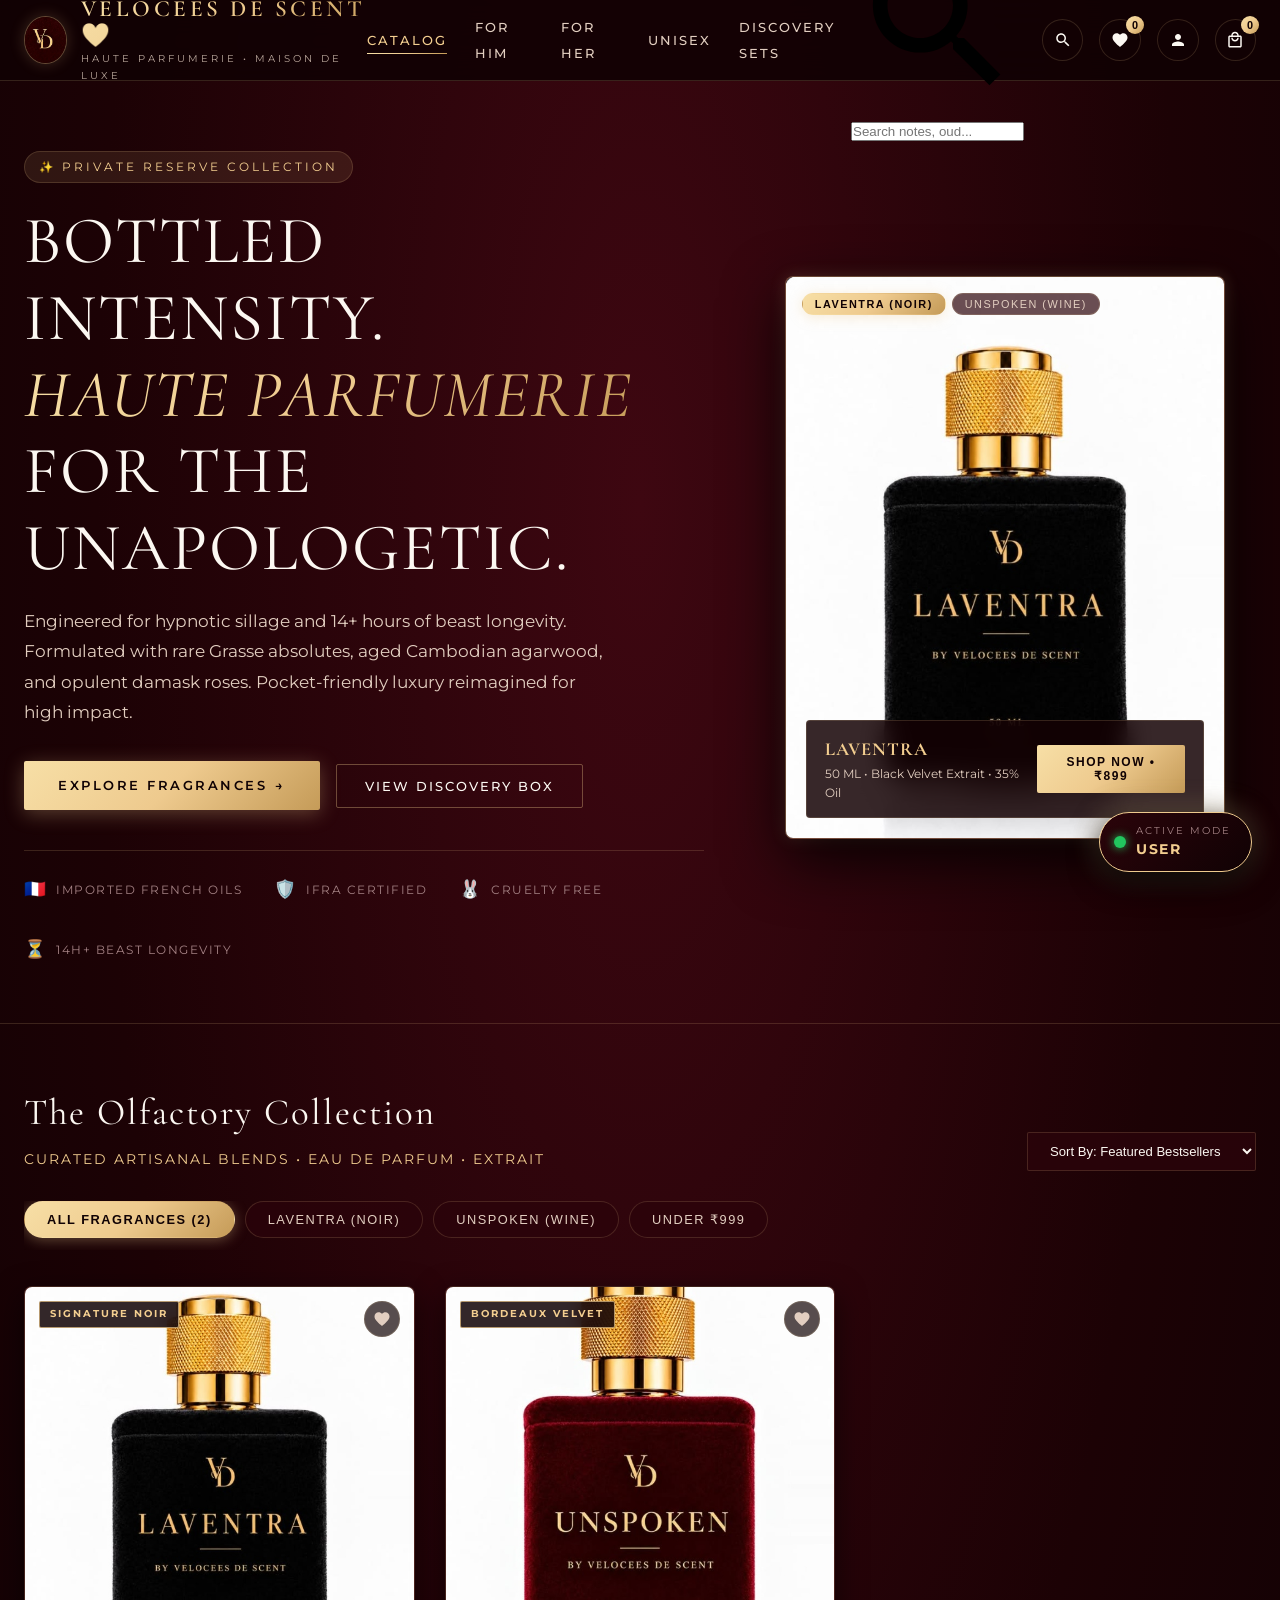
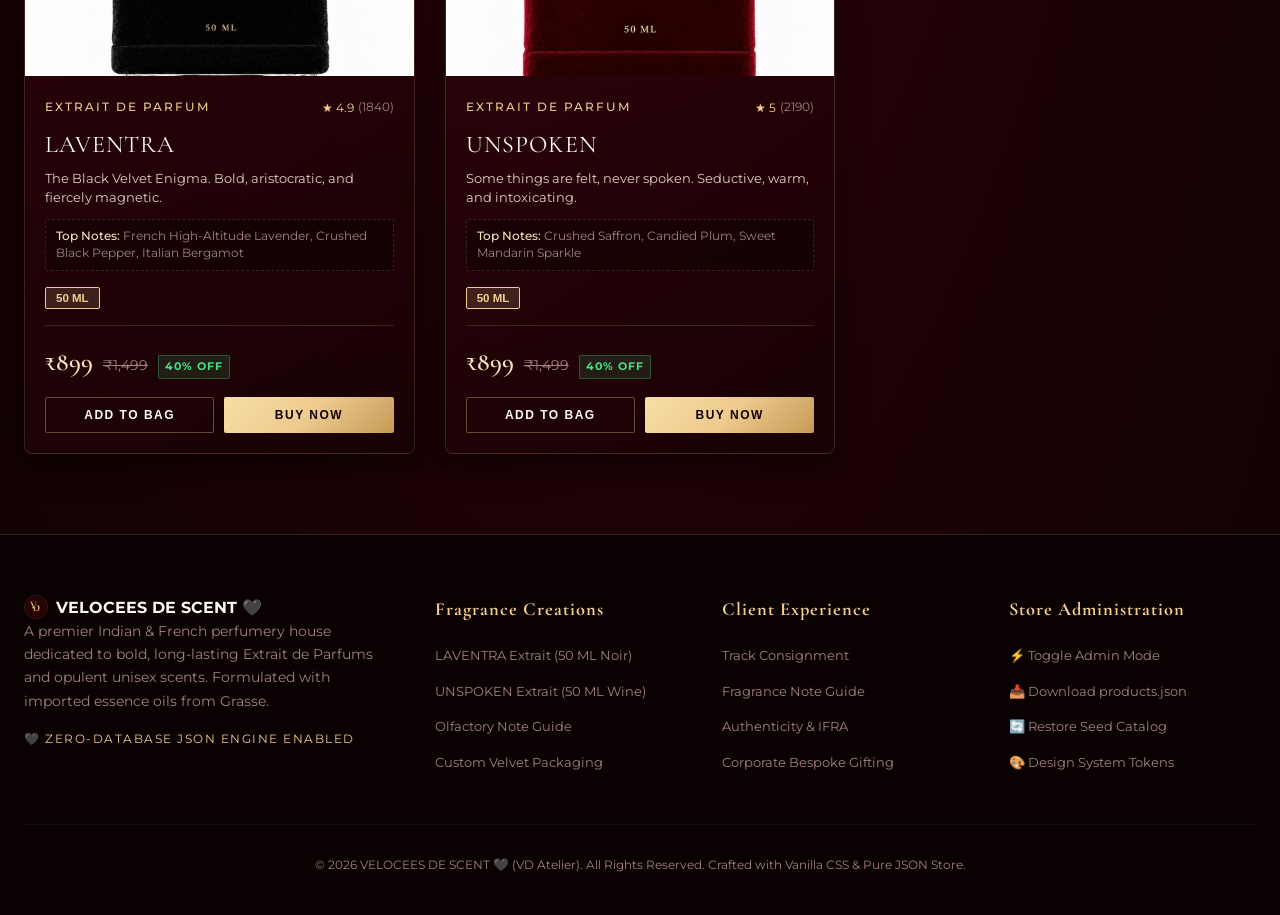
==== index.html @ 54ee1eb3 "nth commit" ====
<!DOCTYPE html>
<html lang="en">
<head>
  <meta charset="UTF-8">
  <meta name="viewport" content="width=device-width, initial-scale=1.0">
  <script>
    if (window.location.hostname === '127.0.0.1') {
      window.location.hostname = 'localhost';
    }
  </script>
  <title>VELOCEES DE SCENT 🖤 — Haute Parfumerie & Luxury Fragrances</title>
  <meta name="description" content="Discover VELOCEES DE SCENT 🖤. Artisanal luxury perfumes crafted with imported French oils, high oil concentrations, and 14+ hours of hypnotic sillage.">

  <!-- Favicon Package generated from master fav.jpg -->
  <link rel="icon" type="image/x-icon" href="favicon.ico">
  <link rel="icon" type="image/png" sizes="32x32" href="favicon-32x32.png">
  <link rel="icon" type="image/png" sizes="16x16" href="favicon-16x16.png">
  <link rel="apple-touch-icon" sizes="180x180" href="apple-touch-icon.png">

  <!-- Google Typography: Cormorant Garamond, Montserrat, Pinyon Script -->
  <link rel="preconnect" href="https://fonts.googleapis.com">
  <link rel="preconnect" href="https://fonts.gstatic.com" crossorigin>
  <link href="https://fonts.googleapis.com/css2?family=Cormorant+Garamond:ital,wght@0,300;0,400;0,600;0,700;1,400&family=Montserrat:wght@200;300;400;500;600;700&family=Pinyon+Script&display=swap" rel="stylesheet">

  <!-- Master Stylesheet -->
  <link rel="stylesheet" href="styles.css">
</head>
<body>

  <!-- ADMIN STUDIO TOP BAR (Visible only in Admin mode) -->
  <div class="admin-global-banner" id="adminBanner">
    <div>
      <span>⚡ <strong>ADMIN STUDIO ACTIVE</strong> &bull; </span>
      <span id="adminStatsText">Loading JSON Store...</span>
    </div>
    <div class="admin-banner-actions">
      <button class="btn-admin-header" id="adminAddBtn">➕ Add Fragrance</button>
      <button class="btn-admin-header" id="adminExportBtn">📥 Export JSON</button>
      <button class="btn-admin-header" id="adminResetBtn">🔄 Reset Seed</button>
    </div>
  </div>

  <!-- SITE HEADER / NAVIGATION -->
  <header class="site-header">
    <div class="container nav-container">
      
      <!-- Brand Identity -->
      <a href="#" class="brand-identity" title="VELOCEES DE SCENT 🖤">
        <div class="brand-monogram-circle">
          <img src="fav.jpg" alt="VD Monogram">
        </div>
        <div class="brand-text-lockup">
          <span class="brand-name">VELOCEES DE SCENT 🖤</span>
          <span class="brand-tagline-mini">Haute Parfumerie &bull; Maison de Luxe</span>
        </div>
      </a>

      <!-- Desktop Nav Links -->
      <nav>
        <ul class="main-nav">
          <li><a href="#catalog" class="nav-link active" data-category="all">Catalog</a></li>
          <li><a href="#catalog" class="nav-link" onclick="window.velocees.filterByNav('men')">For Him</a></li>
          <li><a href="#catalog" class="nav-link" onclick="window.velocees.filterByNav('women')">For Her</a></li>
          <li><a href="#catalog" class="nav-link" onclick="window.velocees.filterByNav('unisex')">Unisex</a></li>
          <li><a href="#catalog" class="nav-link" onclick="window.velocees.filterByNav('gift-sets')">Discovery Sets</a></li>
        </ul>
      </nav>

      <!-- Search, Wishlist, Account, Bag -->
      <div class="header-actions">
        <!-- Desktop Search Bar -->
        <div class="search-wrapper desktop-search-only">
          <svg class="search-icon-svg" viewBox="0 0 24 24"><path d="M15.5 14h-.79l-.28-.27C15.41 12.59 16 11.11 16 9.5 16 5.91 13.09 3 9.5 3S3 5.91 3 9.5 5.91 16 9.5 16c1.61 0 3.09-.59 4.23-1.57l.27.28v.79l5 4.99L20.49 19l-4.99-5zm-6 0C7.01 14 5 11.99 5 9.5S7.01 5 9.5 5 14 7.01 14 9.5 11.99 14 9.5 14z"/></svg>
          <input type="text" id="searchInput" class="search-input-box" placeholder="Search notes, oud...">
        </div>

        <!-- Mobile Search Toggle Button (visible only on mobile) -->
        <button class="action-btn mobile-search-btn" id="mobileSearchToggleBtn" title="Search Scents" onclick="window.velocees.toggleMobileSearch();">
          <svg viewBox="0 0 24 24"><path d="M15.5 14h-.79l-.28-.27C15.41 12.59 16 11.11 16 9.5 16 5.91 13.09 3 9.5 3S3 5.91 3 9.5 5.91 16 9.5 16c1.61 0 3.09-.59 4.23-1.57l.27.28v.79l5 4.99L20.49 19l-4.99-5zm-6 0C7.01 14 5 11.99 5 9.5S7.01 5 9.5 5 14 7.01 14 9.5 11.99 14 9.5 14z"/></svg>
        </button>

        <!-- Wishlist Button -->
        <button class="action-btn" id="wishlistHeaderBtn" title="Wishlist" onclick="window.velocees.openWishlistToast();">
          <svg viewBox="0 0 24 24"><path d="M12 21.35l-1.45-1.32C5.4 15.36 2 12.28 2 8.5 2 5.42 4.42 3 7.5 3c1.74 0 3.41.81 4.5 2.09C13.09 3.81 14.76 3 16.5 3 19.58 3 22 5.42 22 8.5c0 3.78-3.4 6.86-8.55 11.54L12 21.35z"/></svg>
          <span class="badge-count" id="wishlistBadgeCount">0</span>
        </button>

        <!-- VIP Account / Firebase Login Button -->
        <a href="firebase.html" class="action-btn" id="accountHeaderBtn" title="VIP Client Login & Account">
          <svg viewBox="0 0 24 24"><path d="M12 12c2.21 0 4-1.79 4-4s-1.79-4-4-4-4 1.79-4 4 1.79 4 4 4zm0 2c-2.67 0-8 1.34-8 4v2h16v-2c0-2.66-5.33-4-8-4z"/></svg>
        </a>

        <!-- Cart Bag Button -->
        <button class="action-btn" id="cartToggleBtn" title="Your Fragrance Bag">
          <svg viewBox="0 0 24 24"><path d="M19 6h-2c0-2.76-2.24-5-5-5S7 3.24 7 6H5c-1.1 0-2 .9-2 2v12c0 1.1.9 2 2 2h14c1.1 0 2-.9 2-2V8c0-1.1-.9-2-2-2zm-7-3c1.66 0 3 1.34 3 3H9c0-1.66 1.34-3 3-3zm7 17H5V8h14v12zm-7-8c-1.66 0-3-1.34-3-3H7c0 2.76 2.24 5 5 5s5-2.24 5-5h-2c0 1.66-1.34 3-3 3z"/></svg>
          <span class="badge-count" id="cartBadgeCount">0</span>
        </button>
      </div>

    </div>

    <!-- Mobile Expandable Search Bar (Slides down cleanly on mobile) -->
    <div class="mobile-search-dropdown" id="mobileSearchDropdown">
      <div class="container mobile-search-inner">
        <svg class="search-icon-svg" viewBox="0 0 24 24"><path d="M15.5 14h-.79l-.28-.27C15.41 12.59 16 11.11 16 9.5 16 5.91 13.09 3 9.5 3S3 5.91 3 9.5 5.91 16 9.5 16c1.61 0 3.09-.59 4.23-1.57l.27.28v.79l5 4.99L20.49 19l-4.99-5zm-6 0C7.01 14 5 11.99 5 9.5S7.01 5 9.5 5 14 7.01 14 9.5 11.99 14 9.5 14z"/></svg>
        <input type="text" id="mobileSearchInput" class="mobile-search-input" placeholder="Search Laventra, Unspoken, notes...">
        <button class="mobile-search-close" onclick="window.velocees.toggleMobileSearch(false);">&times;</button>
      </div>
    </div>
  </header>

  <!-- HERO SECTION -->
  <section class="hero-section">
    <div class="container hero-grid">
      
      <div class="hero-text-col">
        <span class="hero-tag">✨ Private Reserve Collection</span>
        <h1 class="hero-title">
          BOTTLED INTENSITY.<br>
          <span class="gold-accent">HAUTE PARFUMERIE</span><br>
          FOR THE UNAPOLOGETIC.
        </h1>
        <p class="hero-description">
          Engineered for hypnotic sillage and 14+ hours of beast longevity. Formulated with rare Grasse absolutes, aged Cambodian agarwood, and opulent damask roses. Pocket-friendly luxury reimagined for high impact.
        </p>

        <div class="hero-actions">
          <a href="#catalog" class="btn-primary">
            Explore Fragrances <span>&rarr;</span>
          </a>
          <button class="btn-secondary" onclick="window.velocees.openProductDetail('vd-03');">
            View Discovery Box
          </button>
        </div>

        <div class="trust-badges-bar">
          <div class="trust-item">
            <span class="icon">🇫🇷</span>
            <span class="text">Imported French Oils</span>
          </div>
          <div class="trust-item">
            <span class="icon">🛡️</span>
            <span class="text">IFRA Certified</span>
          </div>
          <div class="trust-item">
            <span class="icon">🐰</span>
            <span class="text">Cruelty Free</span>
          </div>
          <div class="trust-item">
            <span class="icon">⏳</span>
            <span class="text">14h+ Beast Longevity</span>
          </div>
        </div>
      </div>

      <!-- Hero Visual Showcase -->
      <div class="hero-visual">
        <div class="hero-bottle-card">
          <div style="position: absolute; top: 16px; left: 16px; z-index: 5; display: flex; gap: 6px;">
            <button class="pill-btn active" id="heroBtnLaventra" style="padding: 4px 12px; font-size: 0.68rem;" onclick="window.velocees.switchHero('laventra')">LAVENTRA (Noir)</button>
            <button class="pill-btn" id="heroBtnUnspoken" style="padding: 4px 12px; font-size: 0.68rem;" onclick="window.velocees.switchHero('unspoken')">UNSPOKEN (Wine)</button>
          </div>
          <img src="laventra.jpg" id="heroBottleImg" alt="VELOCEES DE SCENT LAVENTRA">
          <div class="hero-card-floating-badge">
            <div class="badge-text-group">
              <h4 id="heroBottleTitle">LAVENTRA</h4>
              <p id="heroBottleSub">50 ML &bull; Black Velvet Extrait &bull; 35% Oil</p>
            </div>
            <button class="btn-card-buy" id="heroBuyBtn" onclick="window.velocees.addToCart('vd-laventra', '50 ML', true);">
              Shop Now &bull; ₹899
            </button>
          </div>
        </div>
      </div>

    </div>
  </section>

  <!-- CATALOG SECTION -->
  <section class="catalog-section" id="catalog">
    <div class="container">
      
      <!-- Section Header -->
      <div class="section-header-row">
        <div class="section-heading-group">
          <h2>The Olfactory Collection</h2>
          <p>Curated Artisanal Blends &bull; Eau De Parfum &bull; Extrait</p>
        </div>

        <div class="catalog-controls">
          <select id="sortSelect" class="sort-select" aria-label="Sort products">
            <option value="featured">Sort By: Featured Bestsellers</option>
            <option value="price-low">Price: Low to High</option>
            <option value="price-high">Price: High to Low</option>
            <option value="rating">Highest Customer Rated</option>
          </select>
        </div>
      </div>

      <!-- Category Filter Pills (Bella Vita Style) -->
      <div class="category-pills-wrap">
        <button class="pill-btn active" data-category="all">All Fragrances (2)</button>
        <button class="pill-btn" data-category="men">LAVENTRA (Noir)</button>
        <button class="pill-btn" data-category="unisex">UNSPOKEN (Wine)</button>
        <button class="pill-btn" data-category="under-899">Under ₹999</button>
      </div>

      <!-- Products Grid (Filled dynamically via app.js & JSON store) -->
      <div class="products-grid" id="productsGrid">
        <!-- Rendered by app.js -->
      </div>

    </div>
  </section>

  <!-- SLIDE-OUT CART DRAWER -->
  <div class="cart-drawer-overlay" id="cartDrawerOverlay">
    <div class="cart-drawer">
      
      <!-- Drawer Header -->
      <div class="cart-drawer-header">
        <h3>Your Fragrance Bag 🖤</h3>
        <button class="close-drawer-btn" id="cartCloseBtn">&times;</button>
      </div>

      <!-- Free Delivery Progress Bar -->
      <div class="cart-free-shipping-bar">
        <div class="shipping-bar-text" id="freeShippingText">
          Add <strong>₹999</strong> to unlock Free Discovery Vial + Express Delivery
        </div>
        <div class="progress-track">
          <div class="progress-fill" id="freeShippingFill"></div>
        </div>
      </div>

      <!-- Cart Items -->
      <div class="cart-items-container" id="cartItemsContainer">
        <!-- Rendered dynamically -->
      </div>

      <!-- Cart Drawer Footer -->
      <div class="cart-drawer-footer">
        <div class="coupon-box">
          <input type="text" id="couponInput" class="coupon-input" placeholder="Coupon (e.g. LUXE15)">
          <button class="coupon-btn" id="applyCouponBtn">Apply</button>
        </div>

        <div class="bill-row">
          <span>Subtotal</span>
          <span id="subtotalVal">₹0</span>
        </div>
        <div class="bill-row" id="discountRow" style="display: none; color: #4ade80;">
          <span>Coupon Savings</span>
          <span id="discountVal">-₹0</span>
        </div>
        <div class="bill-row">
          <span>Express Courier Shipping</span>
          <span style="color: #4ade80;">FREE</span>
        </div>
        <div class="bill-row total-row">
          <span>Grand Total</span>
          <span class="total-amount" id="grandTotalVal">₹0</span>
        </div>

        <button class="btn-checkout" id="checkoutBtn">Proceed to Checkout &rarr;</button>
      </div>

    </div>
  </div>

  <!-- PRODUCT DETAIL / SCENT PYRAMID MODAL -->
  <div class="modal-overlay" id="productDetailModal">
    <div class="modal-container">
      <button class="modal-close-btn" id="modalDetailCloseBtn">&times;</button>
      <div id="modalDetailBody">
        <!-- Populated dynamically by app.js -->
      </div>
    </div>
  </div>

  <!-- ADMIN ADD / EDIT PRODUCT MODAL -->
  <div class="modal-overlay" id="adminFormModal">
    <div class="modal-container" style="max-width: 680px;">
      <button class="modal-close-btn" id="adminCloseModalBtn">&times;</button>
      <div class="admin-form-wrap">
        <h2 id="adminModalTitle">Add New Haute Fragrance</h2>
        <form id="adminProductForm">
          <input type="hidden" id="editProductId">

          <div class="form-grid-2">
            <div class="form-group">
              <label for="inputName">Fragrance Name</label>
              <input type="text" id="inputName" class="form-control" placeholder="e.g. Noir Suprême" required>
            </div>
            <div class="form-group">
              <label for="inputType">Type / Concentration</label>
              <input type="text" id="inputType" class="form-control" placeholder="e.g. Extrait De Parfum" required>
            </div>
          </div>

          <div class="form-grid-2">
            <div class="form-group">
              <label for="inputCategory">Category</label>
              <select id="inputCategory" class="form-control" required>
                <option value="men">Men</option>
                <option value="women">Women</option>
                <option value="unisex">Unisex</option>
                <option value="gift-sets">Gift Sets</option>
              </select>
            </div>
            <div class="form-group">
              <label for="inputBadge">Badge Tag</label>
              <input type="text" id="inputBadge" class="form-control" placeholder="e.g. NEW, BESTSELLER">
            </div>
          </div>

          <div class="form-grid-2">
            <div class="form-group">
              <label for="inputPrice">Selling Price (₹)</label>
              <input type="number" id="inputPrice" class="form-control" placeholder="899" required>
            </div>
            <div class="form-group">
              <label for="inputMrp">M.R.P. (₹)</label>
              <input type="number" id="inputMrp" class="form-control" placeholder="1499" required>
            </div>
          </div>

          <div class="form-group">
            <label for="inputImage">Image Filename / URL</label>
            <input type="text" id="inputImage" class="form-control" placeholder="laventra.jpg, unspoken.jpg..." required>
          </div>

          <div class="form-group">
            <label for="inputTagline">Catchy Tagline</label>
            <input type="text" id="inputTagline" class="form-control" placeholder="Brief one-sentence appeal" required>
          </div>

          <div class="form-group">
            <label for="inputDesc">Editorial Description</label>
            <textarea id="inputDesc" class="form-control" rows="3" placeholder="Full fragrance notes, mood, and olfactory story" required></textarea>
          </div>

          <div class="form-group">
            <label for="inputTopNotes">Top Notes (First 30 mins)</label>
            <input type="text" id="inputTopNotes" class="form-control" placeholder="e.g. Italian Bergamot, Saffron">
          </div>
          <div class="form-group">
            <label for="inputHeartNotes">Heart Notes (2-6 hours)</label>
            <input type="text" id="inputHeartNotes" class="form-control" placeholder="e.g. Damask Rose Velvet, Tuscan Leather">
          </div>
          <div class="form-group">
            <label for="inputBaseNotes">Base Notes (6-14+ hours)</label>
            <input type="text" id="inputBaseNotes" class="form-control" placeholder="e.g. Cambodian Agarwood, Bourbon Vanilla">
          </div>

          <div style="display: flex; justify-content: flex-end; gap: 12px; margin-top: 20px;">
            <button type="button" class="btn-secondary" onclick="window.velocees.closeAdminModal();">Cancel</button>
            <button type="submit" class="btn-primary">Save to JSON Store</button>
          </div>
        </form>
      </div>
    </div>
  </div>

  <!-- CHECKOUT SIMULATION MODAL -->
  <div class="modal-overlay" id="checkoutModal">
    <div class="modal-container" style="max-width: 580px;">
      <button class="modal-close-btn" id="closeCheckoutBtn">&times;</button>
      <div style="padding: 30px;">
        <span style="font-size: 0.72rem; letter-spacing: 2px; text-transform: uppercase; color: var(--color-gold-300);">Fast Express Checkout</span>
        <h2 style="font-family: var(--font-serif); font-size: 2rem; color: #fff; margin: 4px 0 16px;">
          Complete Your Acquisition
        </h2>

        <div style="background: rgba(0,0,0,0.4); padding: 14px; border-radius: 4px; border: 1px solid var(--border-gold-subtle); margin-bottom: 20px; display: flex; justify-content: space-between; align-items: center;">
          <div>
            <div style="font-size: 0.8rem; color: var(--color-text-muted);">Items: <span id="checkoutItemCount" style="color: #fff; font-weight: 600;">1</span> bottles</div>
            <div style="font-size: 0.75rem; color: #4ade80;">Includes Free Luxury Discovery Vial</div>
          </div>
          <div style="font-family: var(--font-serif); font-size: 1.6rem; color: var(--color-gold-300); font-weight: 700;" id="checkoutSummaryTotal">
            ₹899
          </div>
        </div>

        <form id="checkoutForm">
          <div class="form-group">
            <label for="custName">Full Name</label>
            <input type="text" id="custName" class="form-control" placeholder="Lord / Lady / Customer Name" required value="Pranay Teja">
          </div>
          <div class="form-grid-2">
            <div class="form-group">
              <label for="custPhone">Phone Number</label>
              <input type="tel" id="custPhone" class="form-control" placeholder="+91 98765 43210" required value="+91 98765 43210">
            </div>
            <div class="form-group">
              <label for="custPin">Pincode</label>
              <input type="text" id="custPin" class="form-control" placeholder="500001" required value="500081">
            </div>
          </div>
          <div class="form-group">
            <label for="custAddress">Delivery Address</label>
            <input type="text" id="custAddress" class="form-control" placeholder="Apartment, Street, Locality, City" required value="Velocees Penthouse, High Street Road">
          </div>

          <div class="form-group">
            <label>Payment Method</label>
            <div style="display: grid; grid-template-columns: 1fr 1fr; gap: 10px; margin-top: 6px;">
              <label style="display: flex; align-items: center; gap: 8px; font-size: 0.82rem; color: var(--color-text-secondary); background: rgba(0,0,0,0.3); padding: 8px 12px; border-radius: 4px; border: 1px solid var(--border-gold-subtle); cursor: pointer;">
                <input type="radio" name="paymethod" checked> Instant UPI / QR
              </label>
              <label style="display: flex; align-items: center; gap: 8px; font-size: 0.82rem; color: var(--color-text-secondary); background: rgba(0,0,0,0.3); padding: 8px 12px; border-radius: 4px; border: 1px solid var(--border-gold-subtle); cursor: pointer;">
                <input type="radio" name="paymethod"> Cash on Delivery
              </label>
            </div>
          </div>

          <button type="submit" class="btn-checkout" style="margin-top: 20px;">
            Confirm & Place Order 🖤
          </button>
        </form>
      </div>
    </div>
  </div>

  <!-- FLOATING ADMIN / USER MODE TOGGLE BUTTON -->
  <div class="floating-mode-switch" id="floatingModeSwitch" title="Click to toggle between Customer Storefront and Admin Studio Mode">
    <div class="mode-pill-status"></div>
    <div class="mode-text-group">
      <span class="mode-text-title">Active Mode</span>
      <span class="mode-text-val" id="currentModeText">User</span>
    </div>
  </div>

  <!-- TOAST NOTIFICATION -->
  <div class="toast-msg" id="toastMsg">Notification message</div>

  <!-- FOOTER -->
  <footer class="site-footer">
    <div class="container">
      <div class="footer-grid">
        
        <div>
          <h4 style="display: flex; align-items: center; gap: 8px;">
            <img src="fav.jpg" width="24" height="24" style="border-radius: 50%; border: 1px solid var(--border-gold-subtle);" alt="VD">
            VELOCEES DE SCENT 🖤
          </h4>
          <p style="font-size: 0.85rem; color: var(--color-text-muted); line-height: 1.7; margin-bottom: 16px;">
            A premier Indian & French perfumery house dedicated to bold, long-lasting Extrait de Parfums and opulent unisex scents. Formulated with imported essence oils from Grasse.
          </p>
          <div style="font-size: 0.75rem; color: var(--color-gold-400); letter-spacing: 1.5px;">
            🖤 ZERO-DATABASE JSON ENGINE ENABLED
          </div>
        </div>

        <div class="footer-col">
          <h4>Fragrance Creations</h4>
          <ul class="footer-links">
            <li><a href="#catalog" onclick="window.velocees.filterByNav('men')">LAVENTRA Extrait (50 ML Noir)</a></li>
            <li><a href="#catalog" onclick="window.velocees.filterByNav('unisex')">UNSPOKEN Extrait (50 ML Wine)</a></li>
            <li><a href="#catalog">Olfactory Note Guide</a></li>
            <li><a href="#catalog">Custom Velvet Packaging</a></li>
          </ul>
        </div>

        <div class="footer-col">
          <h4>Client Experience</h4>
          <ul class="footer-links">
            <li><a href="#catalog">Track Consignment</a></li>
            <li><a href="#catalog">Fragrance Note Guide</a></li>
            <li><a href="#catalog">Authenticity & IFRA</a></li>
            <li><a href="#catalog">Corporate Bespoke Gifting</a></li>
          </ul>
        </div>

        <div class="footer-col">
          <h4>Store Administration</h4>
          <ul class="footer-links">
            <li><a href="javascript:void(0)" onclick="window.velocees.toggleAdminMode()">⚡ Toggle Admin Mode</a></li>
            <li><a href="javascript:void(0)" onclick="window.velocees.exportProductsJSON()">📥 Download products.json</a></li>
            <li><a href="javascript:void(0)" onclick="window.velocees.resetToSeedJSON()">🔄 Restore Seed Catalog</a></li>
            <li><a href="tokens-preview.html" target="_blank">🎨 Design System Tokens</a></li>
          </ul>
        </div>

      </div>

      <div class="footer-bottom">
        &copy; 2026 VELOCEES DE SCENT 🖤 (VD Atelier). All Rights Reserved. Crafted with Vanilla CSS & Pure JSON Store.
      </div>
    </div>
  </footer>

  <!-- MOBILE BOTTOM NAVIGATION (Native App Feel on Touchscreens) -->
  <nav class="mobile-bottom-nav" aria-label="Mobile Navigation">
    <a href="#catalog" class="mob-nav-item active" onclick="window.velocees.filterByNav('all')">
      <svg viewBox="0 0 24 24"><path d="M12 5.69l5 4.5V18h-2v-6H9v6H7v-7.81l5-4.5M12 3L2 12h3v8h6v-6h2v6h6v-8h3L12 3z"/></svg>
      <span>Catalog</span>
    </a>
    <a href="#catalog" class="mob-nav-item" onclick="window.velocees.filterByNav('men')">
      <svg viewBox="0 0 24 24"><path d="M12 2C6.48 2 2 6.48 2 12s4.48 10 10 10 10-4.48 10-10S17.52 2 12 2zm1 16h-2v-2h2v2zm0-4h-2V7h2v7z"/></svg>
      <span>Laventra</span>
    </a>
    <a href="#catalog" class="mob-nav-item" onclick="window.velocees.filterByNav('unisex')">
      <svg viewBox="0 0 24 24"><path d="M12 21.35l-1.45-1.32C5.4 15.36 2 12.28 2 8.5 2 5.42 4.42 3 7.5 3c1.74 0 3.41.81 4.5 2.09C13.09 3.81 14.76 3 16.5 3 19.58 3 22 5.42 22 8.5c0 3.78-3.4 6.86-8.55 11.54L12 21.35z"/></svg>
      <span>Unspoken</span>
    </a>
    <button class="mob-nav-item" onclick="window.velocees.openCart()" style="position: relative;">
      <svg viewBox="0 0 24 24"><path d="M19 6h-2c0-2.76-2.24-5-5-5S7 3.24 7 6H5c-1.1 0-2 .9-2 2v12c0 1.1.9 2 2 2h14c1.1 0 2-.9 2-2V8c0-1.1-.9-2-2-2zm-7-3c1.66 0 3 1.34 3 3H9c0-1.66 1.34-3 3-3zm7 17H5V8h14v12zm-7-8c-1.66 0-3-1.34-3-3H7c0 2.76 2.24 5 5 5s5-2.24 5-5h-2c0 1.66-1.34 3-3 3z"/></svg>
      <span>Bag</span>
      <span class="badge-count" id="mobCartBadge" style="position: absolute; top: 0; right: 8px;">0</span>
    </button>
    <button class="mob-nav-item" onclick="window.velocees.toggleAdminMode()">
      <svg viewBox="0 0 24 24"><path d="M19.14 12.94c.04-.3.06-.61.06-.94 0-.32-.02-.64-.07-.94l2.03-1.58c.18-.14.23-.41.12-.61l-1.92-3.32c-.12-.22-.37-.29-.59-.22l-2.39.96c-.5-.38-1.03-.7-1.62-.94l-.36-2.54c-.04-.24-.24-.41-.48-.41h-3.84c-.24 0-.43.17-.47.41l-.36 2.54c-.59.24-1.13.57-1.62.94l-2.39-.96c-.22-.08-.47 0-.59.22L2.74 8.87c-.12.21-.08.47.12.61l2.03 1.58c-.05.3-.09.63-.09.94s.02.64.07.94l-2.03 1.58c-.18.14-.23.41-.12.61l1.92 3.32c.12.22.37.29.59.22l2.39-.96c.5.38 1.03.7 1.62.94l.36 2.54c.05.24.24.41.48.41h3.84c.24 0 .44-.17.47-.41l.36-2.54c.59-.24 1.13-.56 1.62-.94l2.39.96c.22.08.47 0 .59-.22l1.92-3.32c.12-.22.07-.47-.12-.61l-2.01-1.58zM12 15.6c-1.98 0-3.6-1.62-3.6-3.6s1.62-3.6 3.6-3.6 3.6 1.62 3.6 3.6-1.62 3.6-3.6 3.6z"/></svg>
      <span>Studio</span>
    </button>
  </nav>

  <!-- Helper for navigation filters -->
  <script>
    window.velocees = window.velocees || {};
    window.velocees.filterByNav = function(cat) {
      const pill = document.querySelector(`.pill-btn[data-category="${cat}"]`);
      if (pill) pill.click();
    };
    window.velocees.openWishlistToast = function() {
      const count = document.getElementById('wishlistBadgeCount').textContent;
      const toast = document.getElementById('toastMsg');
      toast.textContent = `You have ${count} fragrances in your Wishlist ❤️`;
      toast.classList.add('show');
      setTimeout(() => toast.classList.remove('show'), 3000);
    };
  </script>

  <!-- Core App Logic -->
  <script src="app.js"></script>
</body>
</html>
---- styles.css ----
/* ==========================================================================
   VELOCEES DE SCENT 🖤 — HAUTE PARFUMERIE STYLESHEET
   Deep Bordeaux Velvet & Imperial Champagne Gold Design System
   Inspired by Luxury Perfume E-Commerce Architecture
   ========================================================================== */

@import url('tokens.css');

*, *::before, *::after {
  box-sizing: border-box;
  margin: 0;
  padding: 0;
}

html {
  scroll-behavior: smooth;
}

body {
  background-color: var(--color-bordeaux-950);
  background-image: var(--gradient-velvet);
  color: var(--color-text-primary);
  font-family: var(--font-sans);
  min-height: 100vh;
  line-height: 1.6;
  overflow-x: hidden;
  position: relative;
}

/* Custom Gold Scrollbar */
::-webkit-scrollbar {
  width: 8px;
}
::-webkit-scrollbar-track {
  background: var(--color-bordeaux-950);
}
::-webkit-scrollbar-thumb {
  background: var(--color-gold-700);
  border-radius: var(--radius-full);
}
::-webkit-scrollbar-thumb:hover {
  background: var(--color-gold-400);
}

.container {
  max-width: 1320px;
  margin: 0 auto;
  padding: 0 24px;
}

/* Top announcement bar removed as requested */

/* --------------------------------------------------------------------------
   MAIN NAVIGATION HEADER
   -------------------------------------------------------------------------- */
.site-header {
  position: sticky;
  top: 0;
  z-index: 900;
  background: rgba(16, 2, 4, 0.88);
  backdrop-filter: blur(20px);
  -webkit-backdrop-filter: blur(20px);
  border-bottom: 1px solid var(--border-gold-subtle);
  transition: var(--transition-smooth);
}

.nav-container {
  display: flex;
  align-items: center;
  justify-content: space-between;
  height: 80px;
}

.brand-identity {
  display: flex;
  align-items: center;
  gap: 14px;
  text-decoration: none;
  cursor: pointer;
}

.brand-monogram-circle {
  width: 48px;
  height: 48px;
  border-radius: 50%;
  border: 1.5px solid var(--border-gold-medium);
  overflow: hidden;
  background: var(--color-bordeaux-900);
  box-shadow: var(--glow-gold-sm);
  display: flex;
  align-items: center;
  justify-content: center;
  transition: var(--transition-smooth);
}

.brand-identity:hover .brand-monogram-circle {
  border-color: var(--color-gold-300);
  transform: rotate(5deg) scale(1.05);
  box-shadow: var(--glow-gold-md);
}

.brand-monogram-circle img {
  width: 100%;
  height: 100%;
  object-fit: cover;
}

.brand-text-lockup {
  display: flex;
  flex-direction: column;
}

.brand-name {
  font-family: var(--font-serif);
  font-size: 1.45rem;
  font-weight: 600;
  letter-spacing: 3.5px;
  text-transform: uppercase;
  background: var(--gradient-gold);
  -webkit-background-clip: text;
  -webkit-text-fill-color: transparent;
  line-height: 1.2;
}

.brand-tagline-mini {
  font-size: 0.65rem;
  letter-spacing: 3px;
  text-transform: uppercase;
  color: var(--color-text-secondary);
  opacity: 0.8;
}

/* Nav Menu Links */
.main-nav {
  display: flex;
  align-items: center;
  gap: 28px;
  list-style: none;
}

.nav-link {
  color: var(--color-text-secondary);
  text-decoration: none;
  font-size: 0.82rem;
  letter-spacing: 2px;
  text-transform: uppercase;
  font-weight: 500;
  transition: var(--transition-fast);
  position: relative;
  padding: 6px 0;
}

.nav-link::after {
  content: '';
  position: absolute;
  bottom: 0;
  left: 0;
  width: 0;
  height: 1.5px;
  background: var(--gradient-gold);
  transition: var(--transition-fast);
}

.nav-link:hover, .nav-link.active {
  color: var(--color-gold-300);
}

.nav-link:hover::after, .nav-link.active::after {
  width: 100%;
}

/* Nav Actions (Search, Wishlist, Bag) */
.header-actions {
  display: flex;
  align-items: center;
  gap: 16px;
}

.search-wrapper {
  position: relative;
}

.mobile-search-btn {
  display: none;
}

.mobile-search-dropdown {
  display: none;
  position: absolute;
  top: 100%;
  left: 0;
  right: 0;
  background: rgba(16, 2, 4, 0.98);
  border-bottom: 1px solid var(--border-gold-medium);
  padding: 12px 0;
  box-shadow: 0 10px 30px rgba(0, 0, 0, 0.9);
  z-index: 890;
  animation: slideSearch 0.25s cubic-bezier(0.16, 1, 0.3, 1) forwards;
}

.mobile-search-dropdown.open {
  display: block;
}

@keyframes slideSearch {
  from { opacity: 0; transform: translateY(-8px); }
  to { opacity: 1; transform: translateY(0); }
}

.mobile-search-inner {
  position: relative;
  display: flex;
  align-items: center;
}

.mobile-search-inner .search-icon-svg {
  position: absolute;
  left: 28px;
  top: 50%;
  transform: translateY(-50%);
  width: 16px;
  height: 16px;
  fill: var(--color-gold-400);
  pointer-events: none;
}

.mobile-search-input {
  width: 100%;
  background: rgba(0, 0, 0, 0.6);
  border: 1px solid var(--border-gold-medium);
  border-radius: var(--radius-full);
  padding: 10px 42px 10px 40px;
  color: var(--color-text-primary);
  font-size: 0.85rem;
  outline: none;
}
.mobile-search-input:focus {
  border-color: var(--color-gold-300);
  box-shadow: 0 0 15px rgba(238, 202, 142, 0.25);
}

.mobile-search-close {
  position: absolute;
  right: 28px;
  top: 50%;
  transform: translateY(-50%);
  background: transparent;
  border: none;
  color: var(--color-gold-300);
  font-size: 1.4rem;
  line-height: 1;
  cursor: pointer;
  padding: 4px;
}

.action-btn {
  background: transparent;
  border: 1px solid var(--border-gold-subtle);
  color: var(--color-text-primary);
  border-radius: 50%;
  width: 42px;
  height: 42px;
  display: flex;
  align-items: center;
  justify-content: center;
  cursor: pointer;
  position: relative;
  transition: var(--transition-fast);
}

.action-btn:hover {
  border-color: var(--color-gold-400);
  background: rgba(238, 202, 142, 0.1);
  color: var(--color-gold-300);
  transform: translateY(-2px);
}

.action-btn svg {
  width: 18px;
  height: 18px;
  fill: currentColor;
}

.badge-count {
  position: absolute;
  top: -4px;
  right: -4px;
  background: var(--gradient-gold);
  color: var(--color-bordeaux-950);
  font-size: 0.68rem;
  font-weight: 700;
  width: 18px;
  height: 18px;
  border-radius: 50%;
  display: flex;
  align-items: center;
  justify-content: center;
}

/* --------------------------------------------------------------------------
   HERO EDITORIAL SHOWCASE
   -------------------------------------------------------------------------- */
.hero-section {
  position: relative;
  padding: 70px 0 60px;
  overflow: hidden;
  border-bottom: 1px solid var(--border-gold-subtle);
}

.hero-grid {
  display: grid;
  grid-template-columns: 1.15fr 0.85fr;
  align-items: center;
  gap: 50px;
}

.hero-tag {
  display: inline-flex;
  align-items: center;
  gap: 8px;
  font-family: var(--font-sans);
  font-size: 0.72rem;
  text-transform: uppercase;
  letter-spacing: 3px;
  color: var(--color-gold-300);
  padding: 6px 14px;
  border-radius: var(--radius-full);
  background: rgba(238, 202, 142, 0.1);
  border: 1px solid var(--border-gold-subtle);
  margin-bottom: 20px;
}

.hero-title {
  font-family: var(--font-serif);
  font-size: clamp(2.6rem, 5.2vw, 4.2rem);
  font-weight: 400;
  line-height: 1.15;
  letter-spacing: 2px;
  margin-bottom: 20px;
}

.hero-title .gold-accent {
  background: var(--gradient-gold);
  -webkit-background-clip: text;
  -webkit-text-fill-color: transparent;
  font-style: italic;
}

.hero-description {
  font-size: 1.05rem;
  color: var(--color-text-secondary);
  line-height: 1.8;
  max-width: 580px;
  margin-bottom: 34px;
}

.hero-actions {
  display: flex;
  align-items: center;
  gap: 16px;
  flex-wrap: wrap;
  margin-bottom: 40px;
}

.btn-primary {
  background: var(--gradient-gold);
  color: var(--color-bordeaux-950);
  border: none;
  padding: 14px 34px;
  font-family: var(--font-sans);
  font-size: 0.82rem;
  font-weight: 600;
  letter-spacing: 2.5px;
  text-transform: uppercase;
  border-radius: var(--radius-xs);
  cursor: pointer;
  transition: var(--transition-fast);
  box-shadow: 0 4px 20px rgba(238, 202, 142, 0.3);
  text-decoration: none;
  display: inline-flex;
  align-items: center;
  gap: 8px;
}

.btn-primary:hover {
  transform: translateY(-2px);
  box-shadow: var(--glow-gold-md);
  filter: brightness(1.08);
}

.btn-secondary {
  background: transparent;
  color: var(--color-text-primary);
  border: 1px solid var(--border-gold-medium);
  padding: 13px 28px;
  font-family: var(--font-sans);
  font-size: 0.82rem;
  font-weight: 500;
  letter-spacing: 2px;
  text-transform: uppercase;
  border-radius: var(--radius-xs);
  cursor: pointer;
  transition: var(--transition-fast);
  text-decoration: none;
}

.btn-secondary:hover {
  border-color: var(--color-gold-300);
  background: rgba(238, 202, 142, 0.08);
  color: var(--color-gold-200);
}

/* Trust Badges Bar */
.trust-badges-bar {
  display: flex;
  align-items: center;
  gap: 32px;
  border-top: 1px solid var(--border-gold-subtle);
  padding-top: 24px;
  flex-wrap: wrap;
}

.trust-item {
  display: flex;
  align-items: center;
  gap: 10px;
}

.trust-item span.icon {
  color: var(--color-gold-300);
  font-size: 1.1rem;
}

.trust-item span.text {
  font-size: 0.75rem;
  text-transform: uppercase;
  letter-spacing: 1.5px;
  color: var(--color-text-muted);
}

/* Hero Visual Card */
.hero-visual {
  position: relative;
  display: flex;
  justify-content: center;
  align-items: center;
}

.hero-bottle-card {
  width: 100%;
  max-width: 440px;
  border-radius: var(--radius-md);
  border: 1px solid var(--border-gold-medium);
  overflow: hidden;
  background: var(--gradient-glass);
  box-shadow: var(--shadow-lg), var(--glow-gold-sm);
  position: relative;
  transition: var(--transition-smooth);
}

.hero-bottle-card:hover {
  transform: translateY(-6px);
  box-shadow: 0 30px 60px rgba(0, 0, 0, 0.9), var(--glow-gold-md);
}

.hero-bottle-card img {
  width: 100%;
  height: auto;
  display: block;
}

.hero-card-floating-badge {
  position: absolute;
  bottom: 20px;
  left: 20px;
  right: 20px;
  background: rgba(20, 2, 4, 0.85);
  backdrop-filter: blur(12px);
  border: 1px solid var(--border-gold-subtle);
  border-radius: var(--radius-sm);
  padding: 14px 18px;
  display: flex;
  align-items: center;
  justify-content: space-between;
}

.badge-text-group h4 {
  font-family: var(--font-serif);
  font-size: 1.15rem;
  color: var(--color-gold-300);
  letter-spacing: 1px;
}

.badge-text-group p {
  font-size: 0.75rem;
  color: var(--color-text-secondary);
}

/* --------------------------------------------------------------------------
   COLLECTION FILTER TABS & SEARCH CONTROLS
   -------------------------------------------------------------------------- */
.catalog-section {
  padding: 60px 0 80px;
}

.section-header-row {
  display: flex;
  align-items: flex-end;
  justify-content: space-between;
  margin-bottom: 30px;
  flex-wrap: wrap;
  gap: 20px;
}

.section-heading-group h2 {
  font-family: var(--font-serif);
  font-size: 2.3rem;
  font-weight: 400;
  letter-spacing: 2px;
  color: var(--color-text-primary);
  margin-bottom: 6px;
}

.section-heading-group p {
  font-size: 0.85rem;
  letter-spacing: 2px;
  text-transform: uppercase;
  color: var(--color-gold-400);
}

.catalog-controls {
  display: flex;
  align-items: center;
  gap: 14px;
}

.sort-select {
  background: rgba(43, 4, 10, 0.8);
  border: 1px solid var(--border-gold-subtle);
  color: var(--color-text-primary);
  padding: 10px 18px;
  border-radius: var(--radius-xs);
  font-size: 0.82rem;
  outline: none;
  cursor: pointer;
  transition: var(--transition-fast);
}

.sort-select:focus {
  border-color: var(--color-gold-400);
}

/* Bella Vita Style Category Pills */
.category-pills-wrap {
  display: flex;
  align-items: center;
  gap: 10px;
  overflow-x: auto;
  padding-bottom: 12px;
  margin-bottom: 36px;
  scrollbar-width: none;
}
.category-pills-wrap::-webkit-scrollbar {
  display: none;
}

.pill-btn {
  background: rgba(43, 4, 10, 0.7);
  border: 1px solid var(--border-gold-subtle);
  color: var(--color-text-secondary);
  padding: 10px 22px;
  border-radius: var(--radius-full);
  font-size: 0.8rem;
  letter-spacing: 1.5px;
  text-transform: uppercase;
  white-space: nowrap;
  cursor: pointer;
  transition: var(--transition-fast);
}

.pill-btn:hover {
  border-color: var(--color-gold-400);
  color: var(--color-gold-200);
  background: rgba(238, 202, 142, 0.08);
}

.pill-btn.active {
  background: var(--gradient-gold);
  color: var(--color-bordeaux-950);
  border-color: transparent;
  font-weight: 600;
  box-shadow: 0 2px 14px rgba(238, 202, 142, 0.35);
}

/* --------------------------------------------------------------------------
   PRODUCT CARDS GRID
   -------------------------------------------------------------------------- */
.products-grid {
  display: grid;
  grid-template-columns: repeat(auto-fill, minmax(320px, 1fr));
  gap: 30px;
}

.product-card {
  background: var(--gradient-glass);
  border: 1px solid var(--border-gold-subtle);
  border-radius: var(--radius-md);
  overflow: hidden;
  display: flex;
  flex-direction: column;
  transition: var(--transition-smooth);
  position: relative;
  box-shadow: var(--shadow-md);
}

.product-card:hover {
  transform: translateY(-6px);
  border-color: var(--border-gold-medium);
  box-shadow: var(--shadow-lg), var(--glow-gold-sm);
}

/* Image Frame */
.product-image-box {
  width: 100%;
  aspect-ratio: 1 / 1;
  position: relative;
  overflow: hidden;
  background: var(--color-bordeaux-900);
  cursor: pointer;
}

.product-image-box img {
  width: 100%;
  height: 100%;
  object-fit: cover;
  transition: transform 0.6s cubic-bezier(0.16, 1, 0.3, 1);
}

.product-card:hover .product-image-box img {
  transform: scale(1.06);
}

/* Badges on Image */
.product-badge {
  position: absolute;
  top: 14px;
  left: 14px;
  background: rgba(16, 2, 4, 0.85);
  border: 1px solid var(--border-gold-bright);
  color: var(--color-gold-300);
  font-size: 0.65rem;
  font-weight: 700;
  letter-spacing: 2px;
  text-transform: uppercase;
  padding: 4px 10px;
  border-radius: var(--radius-xs);
  backdrop-filter: blur(8px);
  z-index: 2;
}

.wishlist-heart-btn {
  position: absolute;
  top: 14px;
  right: 14px;
  background: rgba(16, 2, 4, 0.7);
  border: 1px solid var(--border-gold-subtle);
  color: var(--color-text-secondary);
  border-radius: 50%;
  width: 36px;
  height: 36px;
  display: flex;
  align-items: center;
  justify-content: center;
  cursor: pointer;
  z-index: 2;
  transition: var(--transition-fast);
}

.wishlist-heart-btn:hover {
  transform: scale(1.15);
  color: #ff4767;
  border-color: #ff4767;
}

.wishlist-heart-btn.active {
  color: #ff4767;
  border-color: #ff4767;
  background: rgba(255, 71, 103, 0.15);
}

/* Admin Card Actions (Show in Admin mode) */
.admin-card-bar {
  display: none;
  position: absolute;
  bottom: 0;
  left: 0;
  right: 0;
  background: rgba(20, 2, 4, 0.92);
  border-top: 1px solid var(--border-gold-bright);
  padding: 8px 12px;
  gap: 8px;
  z-index: 10;
}

body.admin-mode-active .admin-card-bar {
  display: flex;
}

.admin-card-btn {
  flex: 1;
  padding: 6px 10px;
  font-size: 0.7rem;
  letter-spacing: 1.5px;
  text-transform: uppercase;
  border-radius: var(--radius-xs);
  border: none;
  cursor: pointer;
  font-weight: 600;
  transition: var(--transition-fast);
}

.admin-edit-btn {
  background: var(--color-gold-400);
  color: #000;
}
.admin-edit-btn:hover {
  background: var(--color-gold-300);
}

.admin-delete-btn {
  background: rgba(220, 38, 38, 0.3);
  border: 1px solid rgba(220, 38, 38, 0.7);
  color: #ff8c8c;
}
.admin-delete-btn:hover {
  background: rgba(220, 38, 38, 0.6);
}

/* Product Info Content */
.product-info {
  padding: 22px 20px 20px;
  display: flex;
  flex-direction: column;
  flex: 1;
}

.product-meta-row {
  display: flex;
  align-items: center;
  justify-content: space-between;
  margin-bottom: 8px;
}

.product-type {
  font-size: 0.72rem;
  letter-spacing: 2px;
  text-transform: uppercase;
  color: var(--color-gold-400);
  font-weight: 500;
}

.product-rating {
  font-size: 0.78rem;
  color: var(--color-gold-300);
  display: flex;
  align-items: center;
  gap: 4px;
}

.product-name {
  font-family: var(--font-serif);
  font-size: 1.5rem;
  font-weight: 400;
  letter-spacing: 1px;
  color: var(--color-text-primary);
  margin-bottom: 6px;
  cursor: pointer;
  transition: var(--transition-fast);
}

.product-name:hover {
  color: var(--color-gold-300);
}

.product-tagline {
  font-size: 0.8rem;
  color: var(--color-text-secondary);
  line-height: 1.45;
  margin-bottom: 12px;
  display: -webkit-box;
  -webkit-line-clamp: 2;
  -webkit-box-orient: vertical;
  overflow: hidden;
}

/* Note preview snippet */
.product-notes-preview {
  background: rgba(0, 0, 0, 0.3);
  border: 1px dashed var(--border-gold-subtle);
  border-radius: var(--radius-xs);
  padding: 8px 10px;
  font-size: 0.75rem;
  color: var(--color-text-muted);
  margin-bottom: 16px;
  line-height: 1.4;
}

.product-notes-preview span {
  color: var(--color-gold-200);
  font-weight: 500;
}

/* Size Chips Selector */
.size-selector-row {
  display: flex;
  gap: 8px;
  margin-bottom: 16px;
}

.size-chip {
  background: rgba(43, 4, 10, 0.6);
  border: 1px solid var(--border-gold-subtle);
  color: var(--color-text-secondary);
  padding: 4px 10px;
  font-size: 0.72rem;
  border-radius: var(--radius-xs);
  cursor: pointer;
  transition: var(--transition-fast);
}

.size-chip:hover {
  border-color: var(--color-gold-400);
  color: var(--color-gold-200);
}

.size-chip.selected {
  border-color: var(--color-gold-400);
  background: rgba(238, 202, 142, 0.15);
  color: var(--color-gold-300);
  font-weight: 600;
}

/* Pricing and Buttons */
.product-bottom-row {
  margin-top: auto;
  border-top: 1px solid var(--border-gold-subtle);
  padding-top: 16px;
}

.price-lockup {
  display: flex;
  align-items: baseline;
  gap: 10px;
  margin-bottom: 14px;
}

.current-price {
  font-family: var(--font-serif);
  font-size: 1.6rem;
  font-weight: 600;
  color: var(--color-gold-200);
}

.mrp-price {
  font-size: 0.85rem;
  color: var(--color-text-muted);
  text-decoration: line-through;
}

.discount-pill {
  font-size: 0.7rem;
  font-weight: 700;
  letter-spacing: 1px;
  color: #4ade80;
  background: rgba(74, 222, 128, 0.12);
  border: 1px solid rgba(74, 222, 128, 0.3);
  padding: 2px 6px;
  border-radius: var(--radius-xs);
}

.card-cta-group {
  display: grid;
  grid-template-columns: 1fr 1fr;
  gap: 10px;
}

.btn-card-cart {
  background: transparent;
  border: 1px solid var(--border-gold-medium);
  color: var(--color-text-primary);
  padding: 10px;
  font-size: 0.75rem;
  font-weight: 600;
  letter-spacing: 1.5px;
  text-transform: uppercase;
  border-radius: var(--radius-xs);
  cursor: pointer;
  transition: var(--transition-fast);
}

.btn-card-cart:hover {
  border-color: var(--color-gold-300);
  background: rgba(238, 202, 142, 0.1);
  color: var(--color-gold-300);
}

.btn-card-buy {
  background: var(--gradient-gold);
  border: none;
  color: var(--color-bordeaux-950);
  padding: 10px;
  font-size: 0.75rem;
  font-weight: 700;
  letter-spacing: 1.5px;
  text-transform: uppercase;
  border-radius: var(--radius-xs);
  cursor: pointer;
  transition: var(--transition-fast);
}

.btn-card-buy:hover {
  box-shadow: 0 0 15px rgba(238, 202, 142, 0.4);
  transform: translateY(-1px);
}

/* --------------------------------------------------------------------------
   SLIDE-OUT CART DRAWER
   -------------------------------------------------------------------------- */
.cart-drawer-overlay {
  position: fixed;
  inset: 0;
  background: rgba(0, 0, 0, 0.75);
  backdrop-filter: blur(6px);
  z-index: 1000;
  opacity: 0;
  pointer-events: none;
  transition: opacity 0.35s ease;
}

.cart-drawer-overlay.open {
  opacity: 1;
  pointer-events: auto;
}

.cart-drawer {
  position: fixed;
  top: 0;
  right: 0;
  bottom: 0;
  width: 100%;
  max-width: 440px;
  background: var(--color-bordeaux-900);
  background-image: linear-gradient(180deg, #220307 0%, #100204 100%);
  border-left: 1px solid var(--border-gold-medium);
  box-shadow: -10px 0 50px rgba(0, 0, 0, 0.9);
  z-index: 1001;
  transform: translateX(100%);
  transition: transform 0.4s cubic-bezier(0.16, 1, 0.3, 1);
  display: flex;
  flex-direction: column;
}

.cart-drawer-overlay.open .cart-drawer {
  transform: translateX(0);
}

.cart-drawer-header {
  padding: 22px;
  border-bottom: 1px solid var(--border-gold-subtle);
  display: flex;
  align-items: center;
  justify-content: space-between;
}

.cart-drawer-header h3 {
  font-family: var(--font-serif);
  font-size: 1.45rem;
  letter-spacing: 1.5px;
  color: var(--color-gold-300);
}

.close-drawer-btn {
  background: transparent;
  border: none;
  color: var(--color-text-secondary);
  font-size: 1.6rem;
  cursor: pointer;
  line-height: 1;
  padding: 4px;
}
.close-drawer-btn:hover {
  color: var(--color-gold-300);
}

/* Free Delivery Bar */
.cart-free-shipping-bar {
  background: rgba(43, 4, 10, 0.85);
  border-bottom: 1px solid var(--border-gold-subtle);
  padding: 14px 22px;
}

.shipping-bar-text {
  font-size: 0.78rem;
  color: var(--color-text-secondary);
  margin-bottom: 8px;
}
.shipping-bar-text strong {
  color: var(--color-gold-300);
}

.progress-track {
  width: 100%;
  height: 6px;
  background: rgba(0, 0, 0, 0.5);
  border-radius: var(--radius-full);
  overflow: hidden;
  border: 1px solid rgba(255, 255, 255, 0.05);
}

.progress-fill {
  height: 100%;
  background: var(--gradient-gold);
  width: 0%;
  transition: width 0.4s ease;
}

/* Cart Items List */
.cart-items-container {
  flex: 1;
  overflow-y: auto;
  padding: 20px 22px;
  display: flex;
  flex-direction: column;
  gap: 16px;
}

.cart-empty-state {
  text-align: center;
  margin: auto;
  padding: 40px 20px;
}

.cart-empty-state svg {
  width: 60px;
  height: 60px;
  fill: var(--color-gold-600);
  opacity: 0.5;
  margin-bottom: 16px;
}

.cart-empty-state p {
  color: var(--color-text-muted);
  font-size: 0.9rem;
  margin-bottom: 20px;
}

.cart-item-row {
  display: grid;
  grid-template-columns: 75px 1fr auto;
  gap: 16px;
  align-items: center;
  background: rgba(34, 3, 7, 0.6);
  border: 1px solid var(--border-gold-subtle);
  border-radius: var(--radius-sm);
  padding: 12px;
}

.cart-item-img {
  width: 75px;
  height: 75px;
  border-radius: var(--radius-xs);
  overflow: hidden;
  border: 1px solid var(--border-gold-subtle);
}

.cart-item-img img {
  width: 100%;
  height: 100%;
  object-fit: cover;
}

.cart-item-details h4 {
  font-family: var(--font-serif);
  font-size: 1.05rem;
  color: var(--color-text-primary);
  margin-bottom: 4px;
}

.cart-item-size {
  font-size: 0.72rem;
  color: var(--color-gold-400);
  margin-bottom: 8px;
}

.cart-qty-control {
  display: inline-flex;
  align-items: center;
  border: 1px solid var(--border-gold-subtle);
  border-radius: var(--radius-xs);
  background: rgba(0, 0, 0, 0.4);
}

.qty-btn {
  background: transparent;
  border: none;
  color: var(--color-text-primary);
  width: 26px;
  height: 26px;
  cursor: pointer;
  font-size: 0.9rem;
}

.qty-val {
  padding: 0 8px;
  font-size: 0.8rem;
  font-weight: 600;
}

.cart-item-price-side {
  text-align: right;
  display: flex;
  flex-direction: column;
  justify-content: space-between;
  height: 100%;
}

.cart-item-price {
  font-family: var(--font-serif);
  font-size: 1.15rem;
  color: var(--color-gold-300);
  font-weight: 600;
}

.remove-cart-btn {
  background: transparent;
  border: none;
  color: var(--color-text-muted);
  cursor: pointer;
  font-size: 0.75rem;
  text-decoration: underline;
  margin-top: 10px;
}
.remove-cart-btn:hover {
  color: #ff6b81;
}

/* Cart Footer / Checkout */
.cart-drawer-footer {
  padding: 20px 22px;
  border-top: 1px solid var(--border-gold-subtle);
  background: rgba(16, 2, 4, 0.95);
}

.coupon-box {
  display: flex;
  gap: 8px;
  margin-bottom: 16px;
}

.coupon-input {
  flex: 1;
  background: rgba(0, 0, 0, 0.5);
  border: 1px solid var(--border-gold-subtle);
  border-radius: var(--radius-xs);
  padding: 10px 14px;
  color: var(--color-text-primary);
  font-size: 0.8rem;
  text-transform: uppercase;
  outline: none;
}

.coupon-btn {
  background: rgba(238, 202, 142, 0.15);
  border: 1px solid var(--border-gold-medium);
  color: var(--color-gold-300);
  padding: 0 16px;
  font-size: 0.75rem;
  font-weight: 600;
  letter-spacing: 1.5px;
  text-transform: uppercase;
  border-radius: var(--radius-xs);
  cursor: pointer;
}
.coupon-btn:hover {
  background: var(--gradient-gold);
  color: var(--color-bordeaux-950);
}

.bill-row {
  display: flex;
  justify-content: space-between;
  font-size: 0.85rem;
  color: var(--color-text-secondary);
  margin-bottom: 8px;
}

.bill-row.total-row {
  border-top: 1px dashed var(--border-gold-subtle);
  padding-top: 12px;
  margin-top: 10px;
  font-family: var(--font-serif);
  font-size: 1.35rem;
  color: var(--color-text-primary);
  font-weight: 600;
}

.bill-row.total-row .total-amount {
  color: var(--color-gold-300);
}

.btn-checkout {
  width: 100%;
  background: var(--gradient-gold);
  border: none;
  color: var(--color-bordeaux-950);
  padding: 14px;
  font-size: 0.88rem;
  font-weight: 700;
  letter-spacing: 2.5px;
  text-transform: uppercase;
  border-radius: var(--radius-xs);
  cursor: pointer;
  margin-top: 16px;
  transition: var(--transition-fast);
}

.btn-checkout:hover {
  box-shadow: 0 0 25px rgba(238, 202, 142, 0.5);
  transform: translateY(-2px);
}

/* --------------------------------------------------------------------------
   FLOATING ADMIN / USER TOGGLE BUTTON
   -------------------------------------------------------------------------- */
.floating-mode-switch {
  position: fixed;
  bottom: 28px;
  right: 28px;
  z-index: 9999;
  display: flex;
  align-items: center;
  gap: 10px;
  background: linear-gradient(135deg, #2b040a 0%, #100204 100%);
  border: 1.5px solid var(--color-gold-400);
  border-radius: var(--radius-full);
  padding: 10px 20px 10px 14px;
  color: var(--color-text-primary);
  box-shadow: 0 10px 30px rgba(0, 0, 0, 0.9), var(--glow-gold-md);
  cursor: pointer;
  transition: var(--transition-smooth);
  user-select: none;
}

.floating-mode-switch:hover {
  transform: scale(1.05) translateY(-3px);
  border-color: #fff;
  box-shadow: 0 15px 40px rgba(0, 0, 0, 0.95), var(--glow-gold-lg);
}

.mode-pill-status {
  width: 12px;
  height: 12px;
  border-radius: 50%;
  background: #22c55e;
  box-shadow: 0 0 10px #22c55e;
  transition: var(--transition-fast);
}

body.admin-mode-active .mode-pill-status {
  background: #f59e0b;
  box-shadow: 0 0 12px #f59e0b;
}

.mode-text-group {
  display: flex;
  flex-direction: column;
}

.mode-text-title {
  font-size: 0.65rem;
  letter-spacing: 2px;
  text-transform: uppercase;
  color: var(--color-text-muted);
}

.mode-text-val {
  font-size: 0.85rem;
  font-weight: 700;
  letter-spacing: 1.5px;
  text-transform: uppercase;
  color: var(--color-gold-300);
}

/* Admin Top Bar Banner */
.admin-global-banner {
  display: none;
  background: linear-gradient(90deg, #b45309 0%, #d97706 50%, #b45309 100%);
  color: #000;
  padding: 10px 20px;
  font-size: 0.8rem;
  font-weight: 600;
  letter-spacing: 1px;
  justify-content: space-between;
  align-items: center;
  position: sticky;
  top: 0;
  z-index: 950;
  box-shadow: 0 4px 15px rgba(0, 0, 0, 0.5);
}

body.admin-mode-active .admin-global-banner {
  display: flex;
}

.admin-banner-actions {
  display: flex;
  align-items: center;
  gap: 10px;
}

.btn-admin-header {
  background: #000;
  color: var(--color-gold-300);
  border: 1px solid rgba(255, 255, 255, 0.2);
  padding: 6px 14px;
  font-size: 0.72rem;
  letter-spacing: 1.5px;
  text-transform: uppercase;
  border-radius: var(--radius-xs);
  cursor: pointer;
  font-weight: 600;
  transition: var(--transition-fast);
}

.btn-admin-header:hover {
  background: #1f0307;
  color: #fff;
  border-color: var(--color-gold-300);
}

/* --------------------------------------------------------------------------
   MODALS (Product Detail, Admin Add/Edit, Checkout, Scent Quiz)
   -------------------------------------------------------------------------- */
.modal-overlay {
  position: fixed;
  inset: 0;
  background: rgba(0, 0, 0, 0.85);
  backdrop-filter: blur(12px);
  z-index: 2000;
  display: flex;
  align-items: center;
  justify-content: center;
  padding: 20px;
  opacity: 0;
  pointer-events: none;
  transition: opacity 0.35s ease;
}

.modal-overlay.open {
  opacity: 1;
  pointer-events: auto;
}

.modal-container {
  background: var(--gradient-card);
  border: 1px solid var(--border-gold-medium);
  border-radius: var(--radius-md);
  width: 100%;
  max-width: 820px;
  max-height: 90vh;
  overflow-y: auto;
  box-shadow: var(--shadow-lg), var(--glow-gold-md);
  position: relative;
  transform: scale(0.95);
  transition: transform 0.35s cubic-bezier(0.16, 1, 0.3, 1);
}

.modal-overlay.open .modal-container {
  transform: scale(1);
}

.modal-close-btn {
  position: absolute;
  top: 18px;
  right: 20px;
  background: rgba(0, 0, 0, 0.4);
  border: 1px solid var(--border-gold-subtle);
  border-radius: 50%;
  width: 38px;
  height: 38px;
  color: var(--color-text-secondary);
  font-size: 1.4rem;
  cursor: pointer;
  display: flex;
  align-items: center;
  justify-content: center;
  z-index: 10;
  transition: var(--transition-fast);
}

.modal-close-btn:hover {
  color: var(--color-gold-300);
  border-color: var(--color-gold-400);
}

/* Scent Pyramid Detail Content */
.product-modal-grid {
  display: grid;
  grid-template-columns: 1fr 1.15fr;
  gap: 30px;
  padding: 30px;
}

.modal-perfume-img-box {
  width: 100%;
  aspect-ratio: 1 / 1;
  border-radius: var(--radius-sm);
  overflow: hidden;
  border: 1px solid var(--border-gold-subtle);
  background: #000;
}

.modal-perfume-img-box img {
  width: 100%;
  height: 100%;
  object-fit: cover;
}

.pyramid-card {
  background: rgba(0, 0, 0, 0.35);
  border: 1px solid var(--border-gold-subtle);
  border-radius: var(--radius-sm);
  padding: 16px;
  margin: 20px 0;
}

.pyramid-tier {
  padding: 8px 0;
  border-bottom: 1px dashed rgba(238, 202, 142, 0.15);
}
.pyramid-tier:last-child {
  border-bottom: none;
}

.tier-label {
  font-size: 0.72rem;
  text-transform: uppercase;
  letter-spacing: 2px;
  color: var(--color-gold-300);
  font-weight: 600;
  margin-bottom: 2px;
}

.tier-notes {
  font-size: 0.85rem;
  color: var(--color-text-secondary);
}

/* Admin Form Styling */
.admin-form-wrap {
  padding: 30px;
}

.admin-form-wrap h2 {
  font-family: var(--font-serif);
  font-size: 1.8rem;
  color: var(--color-gold-300);
  margin-bottom: 24px;
}

.form-grid-2 {
  display: grid;
  grid-template-columns: 1fr 1fr;
  gap: 16px;
}

.form-group {
  margin-bottom: 16px;
}

.form-group label {
  display: block;
  font-size: 0.75rem;
  letter-spacing: 1.5px;
  text-transform: uppercase;
  color: var(--color-gold-200);
  margin-bottom: 6px;
}

.form-control {
  width: 100%;
  background: rgba(0, 0, 0, 0.5);
  border: 1px solid var(--border-gold-subtle);
  border-radius: var(--radius-xs);
  padding: 10px 14px;
  color: var(--color-text-primary);
  font-size: 0.85rem;
  outline: none;
}

.form-control:focus {
  border-color: var(--color-gold-400);
  box-shadow: 0 0 10px rgba(238, 202, 142, 0.2);
}

/* --------------------------------------------------------------------------
   FOOTER
   -------------------------------------------------------------------------- */
.site-footer {
  border-top: 1px solid var(--border-gold-subtle);
  background: #090102;
  padding: 60px 0 40px;
}

.footer-grid {
  display: grid;
  grid-template-columns: 1.5fr repeat(3, 1fr);
  gap: 40px;
  margin-bottom: 50px;
}

.footer-col h4 {
  font-family: var(--font-serif);
  font-size: 1.15rem;
  color: var(--color-gold-300);
  margin-bottom: 18px;
  letter-spacing: 1px;
}

.footer-links {
  list-style: none;
  display: flex;
  flex-direction: column;
  gap: 10px;
}

.footer-links a {
  color: var(--color-text-muted);
  text-decoration: none;
  font-size: 0.82rem;
  transition: var(--transition-fast);
}

.footer-links a:hover {
  color: var(--color-gold-300);
  padding-left: 4px;
}

.footer-bottom {
  text-align: center;
  padding-top: 30px;
  border-top: 1px solid rgba(255, 255, 255, 0.05);
  font-size: 0.78rem;
  color: var(--color-text-muted);
}

/* --------------------------------------------------------------------------
   TOAST NOTIFICATION
   -------------------------------------------------------------------------- */
.toast-msg {
  position: fixed;
  bottom: 30px;
  left: 50%;
  transform: translateX(-50%) translateY(100px);
  background: rgba(24, 2, 5, 0.95);
  border: 1px solid var(--border-gold-medium);
  box-shadow: 0 10px 30px rgba(0, 0, 0, 0.9), var(--glow-gold-sm);
  color: var(--color-text-primary);
  padding: 12px 24px;
  border-radius: var(--radius-full);
  font-size: 0.85rem;
  z-index: 10000;
  pointer-events: none;
  opacity: 0;
  transition: var(--transition-smooth);
}

.toast-msg.show {
  transform: translateX(-50%) translateY(0);
  opacity: 1;
}

/* --------------------------------------------------------------------------
   RESPONSIVENESS
   -------------------------------------------------------------------------- */
/* --------------------------------------------------------------------------
   RESPONSIVENESS & MOBILE-FIRST OPTIMIZATION
   -------------------------------------------------------------------------- */
@media (max-width: 992px) {
  .hero-grid {
    grid-template-columns: 1fr;
    text-align: center;
    gap: 36px;
  }
  .hero-description {
    margin: 0 auto 28px;
  }
  .hero-actions {
    justify-content: center;
  }
  .trust-badges-bar {
    justify-content: center;
  }
  .product-modal-grid {
    grid-template-columns: 1fr;
  }
  .footer-grid {
    grid-template-columns: 1fr 1fr;
  }
}

@media (max-width: 768px) {
  .container {
    padding: 0 16px;
  }

  .top-bar {
    font-size: 0.68rem;
    padding: 6px 12px;
    letter-spacing: 0.8px;
    flex-wrap: wrap;
    gap: 6px;
  }
  
  .site-header {
    height: auto;
  }

  .nav-container {
    height: 64px;
    padding: 0 16px;
    gap: 10px;
  }

  .main-nav {
    display: none;
  }

  .brand-identity {
    gap: 10px;
  }

  .brand-monogram-circle {
    width: 38px;
    height: 38px;
    flex-shrink: 0;
  }

  .brand-name {
    font-size: 1.05rem;
    letter-spacing: 1.5px;
  }

  .brand-tagline-mini {
    display: none;
  }

  .header-actions {
    gap: 8px;
  }

  .desktop-search-only {
    display: none !important;
  }

  .mobile-search-btn {
    display: flex !important;
  }

  .action-btn {
    width: 36px;
    height: 36px;
    flex-shrink: 0;
  }

  .action-btn svg {
    width: 16px;
    height: 16px;
  }

  .badge-count {
    width: 16px;
    height: 16px;
    font-size: 0.6rem;
    top: -2px;
    right: -2px;
  }

  .hero-section {
    padding: 28px 0 36px;
  }

  .hero-title {
    font-size: clamp(1.85rem, 6.5vw, 2.6rem);
    letter-spacing: 1px;
    margin-bottom: 14px;
    line-height: 1.2;
  }

  .hero-description {
    font-size: 0.88rem;
    line-height: 1.6;
    margin-bottom: 24px;
  }

  .hero-actions {
    gap: 10px;
    margin-bottom: 28px;
    flex-direction: column;
  }

  .btn-primary, .btn-secondary {
    padding: 12px 20px;
    font-size: 0.75rem;
    letter-spacing: 1.5px;
    width: 100%;
    justify-content: center;
  }

  .trust-badges-bar {
    display: grid;
    grid-template-columns: 1fr 1fr;
    gap: 12px 10px;
    text-align: left;
    padding-top: 20px;
  }

  .trust-item {
    gap: 8px;
  }

  .trust-item span.text {
    font-size: 0.68rem;
    letter-spacing: 1px;
  }

  /* Hero Visual Card */
  .hero-bottle-card {
    max-width: 100%;
  }

  .hero-card-floating-badge {
    position: relative;
    bottom: auto;
    left: auto;
    right: auto;
    margin: 12px;
    flex-direction: column;
    align-items: stretch;
    gap: 10px;
    padding: 12px 14px;
  }

  .hero-card-floating-badge .badge-text-group h4 {
    font-size: 1.05rem;
  }

  .hero-card-floating-badge .btn-card-buy {
    width: 100%;
    text-align: center;
    padding: 10px;
  }

  /* Catalog */
  .catalog-section {
    padding: 36px 0 50px;
  }

  .section-header-row {
    flex-direction: column;
    align-items: flex-start;
    gap: 14px;
    margin-bottom: 20px;
  }

  .section-heading-group h2 {
    font-size: 1.75rem;
  }

  .sort-select {
    width: 100%;
  }

  .category-pills-wrap {
    gap: 8px;
    padding-bottom: 10px;
    margin-bottom: 24px;
    -webkit-overflow-scrolling: touch;
  }

  .pill-btn {
    padding: 8px 16px;
    font-size: 0.72rem;
    letter-spacing: 1px;
  }

  .products-grid {
    grid-template-columns: 1fr;
    gap: 24px;
  }

  .product-info {
    padding: 18px 16px;
  }

  .product-name {
    font-size: 1.35rem;
  }

  .card-cta-group {
    grid-template-columns: 1fr 1fr;
    gap: 8px;
  }

  .btn-card-cart, .btn-card-buy {
    font-size: 0.7rem;
    padding: 10px 6px;
    letter-spacing: 1px;
  }

  /* Cart Drawer Fullscreen on Mobile */
  .cart-drawer {
    width: 100%;
    max-width: 100vw;
  }

  .cart-drawer-header {
    padding: 16px;
  }

  .cart-drawer-header h3 {
    font-size: 1.25rem;
  }

  .cart-free-shipping-bar {
    padding: 12px 16px;
  }

  .cart-items-container {
    padding: 14px 16px;
    gap: 12px;
  }

  .cart-item-row {
    grid-template-columns: 60px 1fr auto;
    gap: 10px;
    padding: 10px;
  }

  .cart-item-img {
    width: 60px;
    height: 60px;
  }

  .cart-item-details h4 {
    font-size: 0.95rem;
  }

  .cart-drawer-footer {
    padding: 16px;
  }

  /* Modals on Mobile */
  .modal-overlay {
    padding: 10px;
    align-items: flex-end; /* Slide up bottom sheet effect on phone */
  }

  .modal-container {
    max-width: 100%;
    max-height: 88vh;
    border-bottom-left-radius: 0;
    border-bottom-right-radius: 0;
    margin: 0;
  }

  .product-modal-grid {
    padding: 20px 16px;
    gap: 18px;
  }

  .modal-close-btn {
    top: 12px;
    right: 12px;
    width: 32px;
    height: 32px;
    font-size: 1.2rem;
  }

  .form-grid-2 {
    grid-template-columns: 1fr;
    gap: 12px;
  }

  .admin-form-wrap {
    padding: 20px 16px;
  }

  /* Floating Mode Switcher on Mobile */
  .floating-mode-switch {
    bottom: 14px;
    right: 14px;
    padding: 7px 12px 7px 10px;
    gap: 6px;
  }

  .mode-pill-status {
    width: 9px;
    height: 9px;
  }

  .mode-text-title {
    font-size: 0.55rem;
    letter-spacing: 1px;
  }

  .mode-text-val {
    font-size: 0.72rem;
    letter-spacing: 1px;
  }

  /* Admin Banner on Mobile */
  .admin-global-banner {
    flex-direction: column;
    align-items: stretch;
    gap: 8px;
    padding: 8px 14px;
    font-size: 0.75rem;
    text-align: center;
  }

  .admin-banner-actions {
    justify-content: center;
    flex-wrap: wrap;
    gap: 6px;
  }

  .footer-grid {
    grid-template-columns: 1fr;
    gap: 30px;
  }
}

@media (max-width: 400px) {
  .brand-name {
    font-size: 0.95rem;
    letter-spacing: 1px;
  }

  .search-input-box {
    width: 85px;
  }

  .search-input-box:focus {
    width: 110px;
  }

  .card-cta-group {
    grid-template-columns: 1fr;
    gap: 6px;
  }
}

/* Mobile Bottom Navigation Bar */
.mobile-bottom-nav {
  display: none;
  position: fixed;
  bottom: 0;
  left: 0;
  right: 0;
  height: 60px;
  background: rgba(16, 2, 4, 0.96);
  backdrop-filter: blur(16px);
  border-top: 1px solid var(--border-gold-subtle);
  z-index: 990;
  justify-content: space-around;
  align-items: center;
  padding: 0 10px;
  box-shadow: 0 -4px 20px rgba(0, 0, 0, 0.6);
}

@media (max-width: 768px) {
  body {
    padding-bottom: 74px;
  }
  .mobile-bottom-nav {
    display: flex;
  }
  .floating-mode-switch {
    bottom: 72px;
    right: 14px;
  }
}

.mob-nav-item {
  display: flex;
  flex-direction: column;
  align-items: center;
  justify-content: center;
  background: transparent;
  border: none;
  color: var(--color-text-secondary);
  font-size: 0.62rem;
  letter-spacing: 1px;
  text-transform: uppercase;
  gap: 3px;
  cursor: pointer;
  position: relative;
  text-decoration: none;
  padding: 4px 8px;
}

.mob-nav-item svg {
  width: 20px;
  height: 20px;
  fill: currentColor;
}

.mob-nav-item.active, .mob-nav-item:hover {
  color: var(--color-gold-300);
}
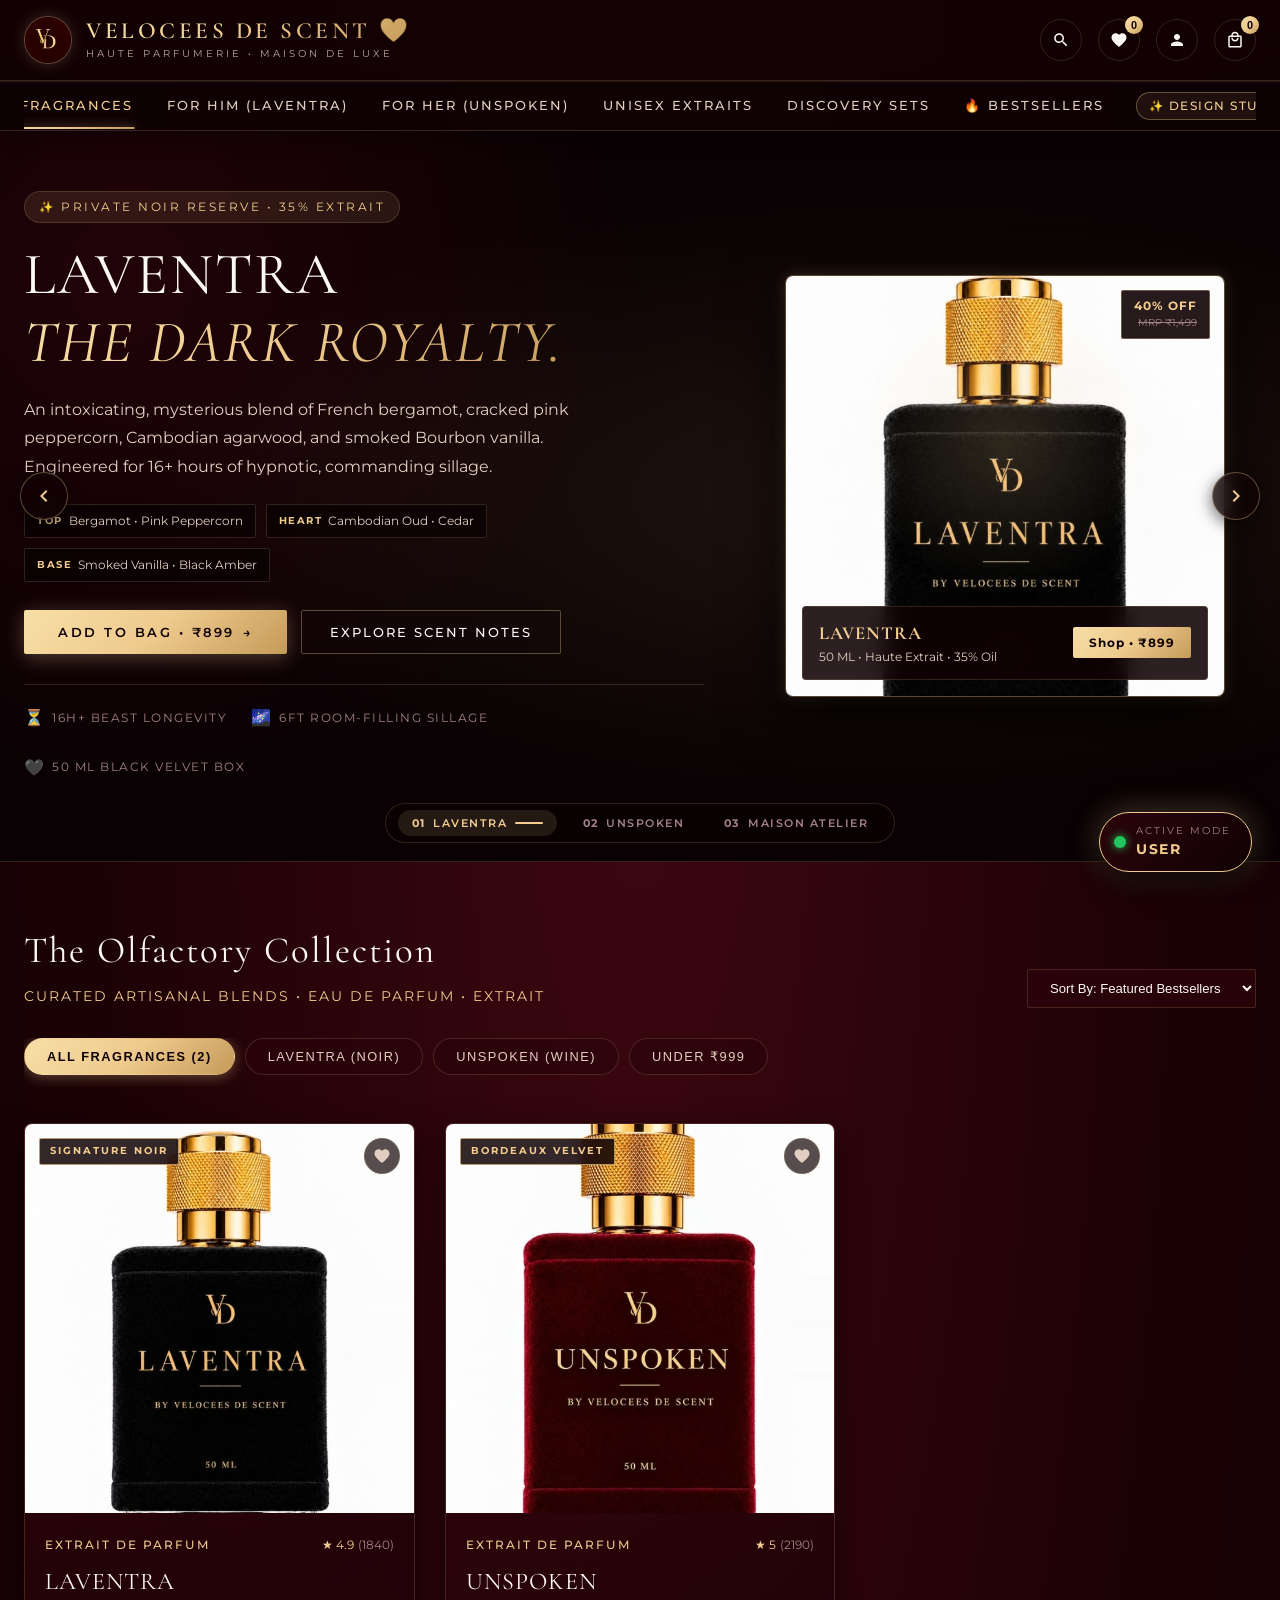
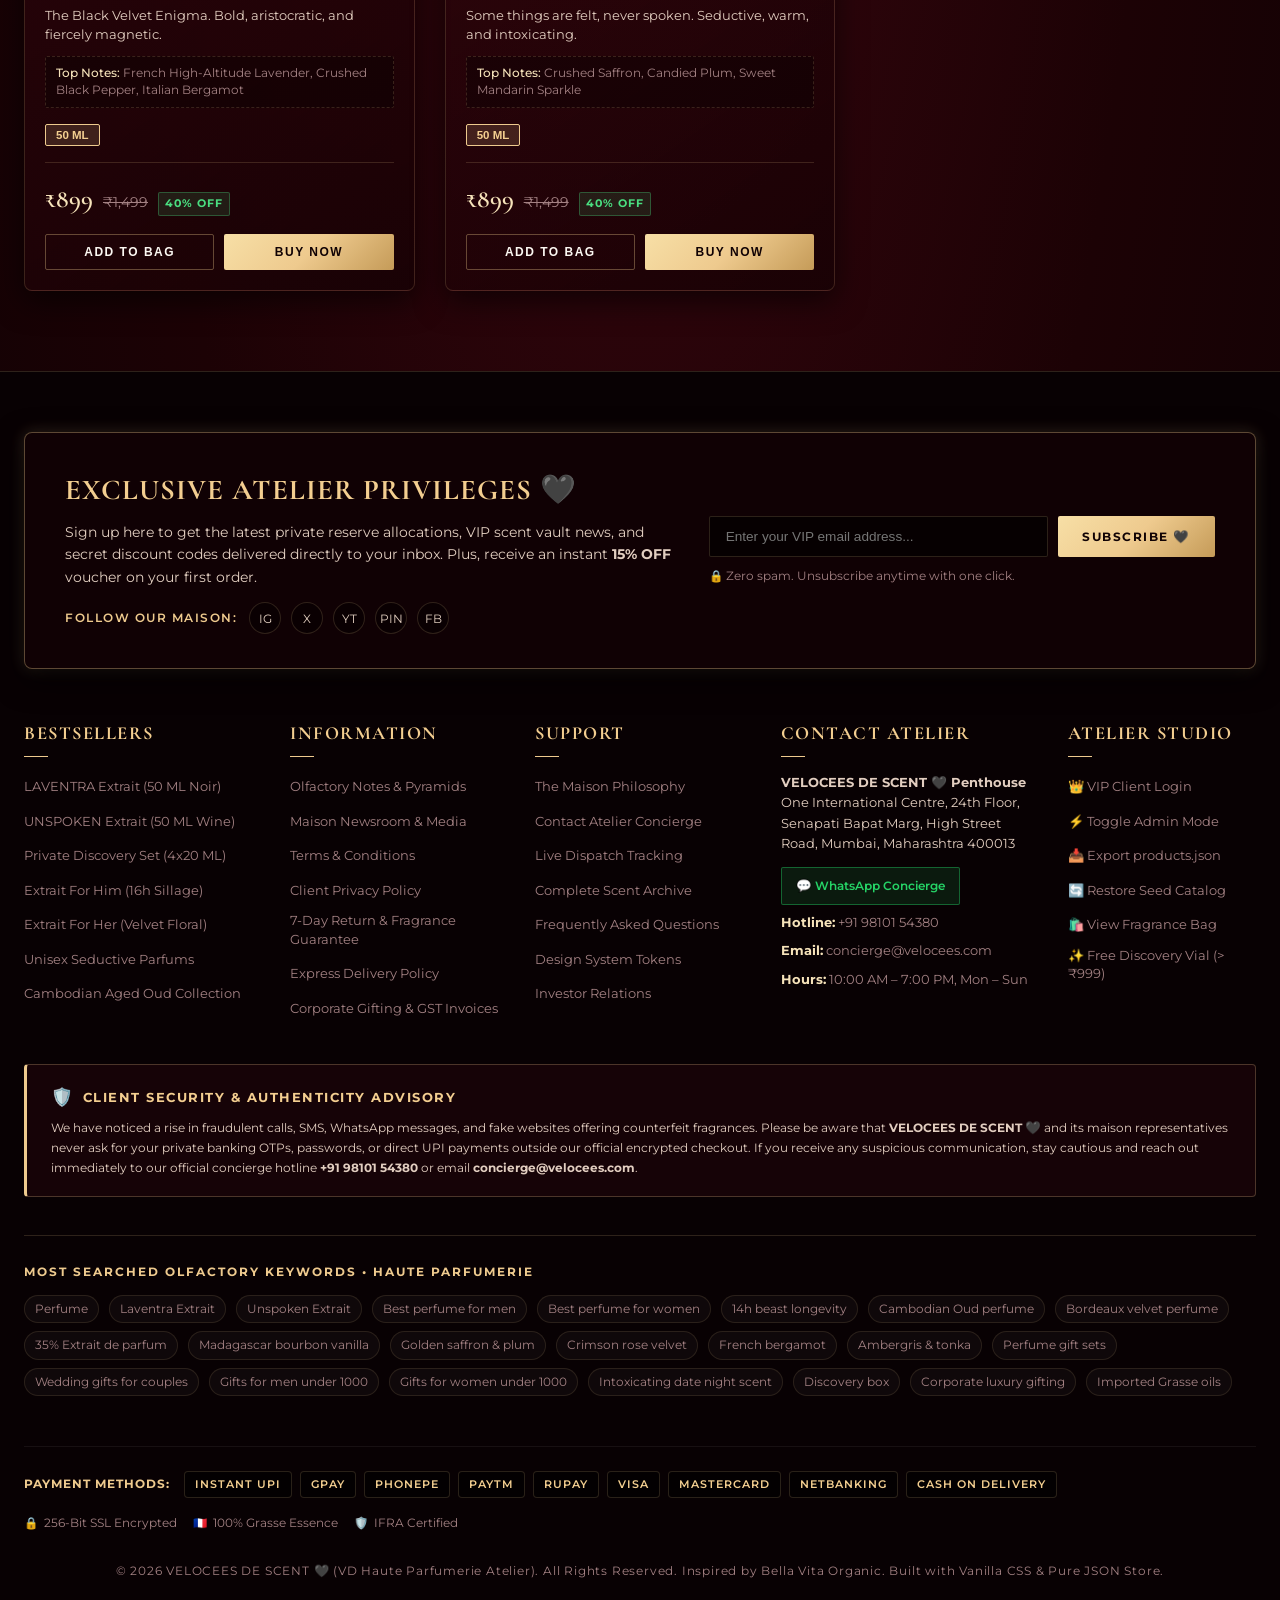
==== commit e5e1b677: "nth commit" ====
--- a/index.html
+++ b/index.html
@@ -7,6 +7,22 @@
     if (window.location.hostname === '127.0.0.1') {
       window.location.hostname = 'localhost';
     }
+    // Global namespace initialized immediately to prevent inline onclick race conditions
+    window.velocees = window.velocees || {};
+    window.velocees.toggleSearch = function(forceState) {
+      const dropdown = document.getElementById('globalSearchDropdown') || document.getElementById('mobileSearchDropdown');
+      const input = document.getElementById('searchInput') || document.getElementById('mobileSearchInput');
+      if (!dropdown) return;
+      if (typeof forceState === 'boolean') {
+        dropdown.classList.toggle('open', forceState);
+      } else {
+        dropdown.classList.toggle('open');
+      }
+      if (dropdown.classList.contains('open') && input) {
+        setTimeout(() => input.focus(), 60);
+      }
+    };
+    window.velocees.toggleMobileSearch = window.velocees.toggleSearch;
   </script>
   <title>VELOCEES DE SCENT 🖤 — Haute Parfumerie & Luxury Fragrances</title>
   <meta name="description" content="Discover VELOCEES DE SCENT 🖤. Artisanal luxury perfumes crafted with imported French oils, high oil concentrations, and 14+ hours of hypnotic sillage.">
@@ -23,7 +39,7 @@
   <link href="https://fonts.googleapis.com/css2?family=Cormorant+Garamond:ital,wght@0,300;0,400;0,600;0,700;1,400&family=Montserrat:wght@200;300;400;500;600;700&family=Pinyon+Script&display=swap" rel="stylesheet">
 
   <!-- Master Stylesheet -->
-  <link rel="stylesheet" href="styles.css">
+  <link rel="stylesheet" href="styles.css?v=20261022_v8_subnav">
 </head>
 <body>
 
@@ -55,17 +71,6 @@
         </div>
       </a>
 
-      <!-- Desktop Nav Links -->
-      <nav>
-        <ul class="main-nav">
-          <li><a href="#catalog" class="nav-link active" data-category="all">Catalog</a></li>
-          <li><a href="#catalog" class="nav-link" onclick="window.velocees.filterByNav('men')">For Him</a></li>
-          <li><a href="#catalog" class="nav-link" onclick="window.velocees.filterByNav('women')">For Her</a></li>
-          <li><a href="#catalog" class="nav-link" onclick="window.velocees.filterByNav('unisex')">Unisex</a></li>
-          <li><a href="#catalog" class="nav-link" onclick="window.velocees.filterByNav('gift-sets')">Discovery Sets</a></li>
-        </ul>
-      </nav>
-
       <!-- Search, Wishlist, Account, Bag -->
       <div class="header-actions">
         <!-- Desktop Search Bar -->
@@ -109,70 +114,285 @@
     </div>
   </header>
 
-  <!-- HERO SECTION -->
-  <section class="hero-section">
-    <div class="container hero-grid">
-      
-      <div class="hero-text-col">
-        <span class="hero-tag">✨ Private Reserve Collection</span>
-        <h1 class="hero-title">
-          BOTTLED INTENSITY.<br>
-          <span class="gold-accent">HAUTE PARFUMERIE</span><br>
-          FOR THE UNAPOLOGETIC.
-        </h1>
-        <p class="hero-description">
-          Engineered for hypnotic sillage and 14+ hours of beast longevity. Formulated with rare Grasse absolutes, aged Cambodian agarwood, and opulent damask roses. Pocket-friendly luxury reimagined for high impact.
-        </p>
-
-        <div class="hero-actions">
-          <a href="#catalog" class="btn-primary">
-            Explore Fragrances <span>&rarr;</span>
-          </a>
-          <button class="btn-secondary" onclick="window.velocees.openProductDetail('vd-03');">
-            View Discovery Box
-          </button>
-        </div>
-
-        <div class="trust-badges-bar">
-          <div class="trust-item">
-            <span class="icon">🇫🇷</span>
-            <span class="text">Imported French Oils</span>
-          </div>
-          <div class="trust-item">
-            <span class="icon">🛡️</span>
-            <span class="text">IFRA Certified</span>
-          </div>
-          <div class="trust-item">
-            <span class="icon">🐰</span>
-            <span class="text">Cruelty Free</span>
-          </div>
-          <div class="trust-item">
-            <span class="icon">⏳</span>
-            <span class="text">14h+ Beast Longevity</span>
-          </div>
-        </div>
-      </div>
-
-      <!-- Hero Visual Showcase -->
-      <div class="hero-visual">
-        <div class="hero-bottle-card">
-          <div style="position: absolute; top: 16px; left: 16px; z-index: 5; display: flex; gap: 6px;">
-            <button class="pill-btn active" id="heroBtnLaventra" style="padding: 4px 12px; font-size: 0.68rem;" onclick="window.velocees.switchHero('laventra')">LAVENTRA (Noir)</button>
-            <button class="pill-btn" id="heroBtnUnspoken" style="padding: 4px 12px; font-size: 0.68rem;" onclick="window.velocees.switchHero('unspoken')">UNSPOKEN (Wine)</button>
-          </div>
-          <img src="laventra.jpg" id="heroBottleImg" alt="VELOCEES DE SCENT LAVENTRA">
-          <div class="hero-card-floating-badge">
-            <div class="badge-text-group">
-              <h4 id="heroBottleTitle">LAVENTRA</h4>
-              <p id="heroBottleSub">50 ML &bull; Black Velvet Extrait &bull; 35% Oil</p>
-            </div>
-            <button class="btn-card-buy" id="heroBuyBtn" onclick="window.velocees.addToCart('vd-laventra', '50 ML', true);">
-              Shop Now &bull; ₹899
-            </button>
-          </div>
-        </div>
-      </div>
-
+  <!-- CATEGORY NAVIGATION BAR (BELOW HEADER) -->
+  <nav class="category-subnav-bar" id="categorySubnav" aria-label="Collections and Categories Navigation">
+    <div class="container category-subnav-inner">
+      <ul class="subnav-list">
+        <li><a href="#catalog" class="subnav-link active" data-subnav="all" onclick="if(window.velocees && window.velocees.filterByNav){ window.velocees.filterByNav('all', this); }">All Fragrances</a></li>
+        <li><a href="#catalog" class="subnav-link" data-subnav="men" onclick="if(window.velocees && window.velocees.filterByNav){ window.velocees.filterByNav('men', this); }">For Him (Laventra)</a></li>
+        <li><a href="#catalog" class="subnav-link" data-subnav="women" onclick="if(window.velocees && window.velocees.filterByNav){ window.velocees.filterByNav('women', this); }">For Her (Unspoken)</a></li>
+        <li><a href="#catalog" class="subnav-link" data-subnav="unisex" onclick="if(window.velocees && window.velocees.filterByNav){ window.velocees.filterByNav('unisex', this); }">Unisex Extraits</a></li>
+        <li><a href="#catalog" class="subnav-link" data-subnav="gift-sets" onclick="if(window.velocees && window.velocees.filterByNav){ window.velocees.filterByNav('gift-sets', this); }">Discovery Sets</a></li>
+        <li><a href="#catalog" class="subnav-link" data-subnav="bestseller" onclick="if(window.velocees && window.velocees.filterByNav){ window.velocees.filterByNav('bestseller', this); }">🔥 Bestsellers</a></li>
+        <li><a href="tokens-preview.html" target="_blank" class="subnav-link subnav-studio-badge">✨ Design Studio</a></li>
+      </ul>
+    </div>
+  </nav>
+
+  <!-- HERO CAROUSEL SECTION -->
+  <section class="hero-carousel-section" id="heroCarousel" aria-label="Haute Parfumerie Showcase">
+    <div class="carousel-track-wrapper">
+      <div class="carousel-track" id="heroCarouselTrack">
+
+        <!-- SLIDE 1: LAVENTRA -->
+        <div class="carousel-slide slide-laventra active" data-slide="0">
+          <div class="container hero-slide-grid">
+            <div class="hero-text-col">
+              <span class="hero-tag">✨ Private Noir Reserve &bull; 35% Extrait</span>
+              <h1 class="hero-title">
+                LAVENTRA<br>
+                <span class="gold-accent">THE DARK ROYALTY.</span>
+              </h1>
+              <p class="hero-description">
+                An intoxicating, mysterious blend of French bergamot, cracked pink peppercorn, Cambodian agarwood, and smoked Bourbon vanilla. Engineered for 16+ hours of hypnotic, commanding sillage.
+              </p>
+              
+              <div class="hero-scent-notes-bar">
+                <div class="scent-note-chip">
+                  <span class="chip-label">Top</span>
+                  <span class="chip-val">Bergamot &bull; Pink Peppercorn</span>
+                </div>
+                <div class="scent-note-chip">
+                  <span class="chip-label">Heart</span>
+                  <span class="chip-val">Cambodian Oud &bull; Cedar</span>
+                </div>
+                <div class="scent-note-chip">
+                  <span class="chip-label">Base</span>
+                  <span class="chip-val">Smoked Vanilla &bull; Black Amber</span>
+                </div>
+              </div>
+
+              <div class="hero-actions">
+                <button class="btn-primary" onclick="window.velocees.addToCart('vd-laventra', '50 ML', true);">
+                  <span>Add to Bag &bull; ₹899</span> <span>&rarr;</span>
+                </button>
+                <button class="btn-secondary" onclick="window.velocees.openProductDetail('vd-laventra');">
+                  Explore Scent Notes
+                </button>
+              </div>
+
+              <div class="hero-specs-row">
+                <div class="spec-item">
+                  <span class="spec-icon">⏳</span>
+                  <span class="spec-text">16h+ Beast Longevity</span>
+                </div>
+                <div class="spec-item">
+                  <span class="spec-icon">🌌</span>
+                  <span class="spec-text">6ft Room-Filling Sillage</span>
+                </div>
+                <div class="spec-item">
+                  <span class="spec-icon">🖤</span>
+                  <span class="spec-text">50 ML Black Velvet Box</span>
+                </div>
+              </div>
+            </div>
+
+            <!-- Slide Visual -->
+            <div class="hero-visual-col">
+              <div class="hero-product-stage stage-noir">
+                <div class="stage-glow"></div>
+                <div class="stage-badge-offer">
+                  <span class="badge-discount">40% OFF</span>
+                  <span class="badge-mrp">MRP ₹1,499</span>
+                </div>
+                <img src="laventra.jpg" alt="VELOCEES DE SCENT LAVENTRA Extrait" class="stage-bottle-img">
+                <div class="stage-floating-card">
+                  <div class="stage-card-info">
+                    <h4>LAVENTRA</h4>
+                    <p>50 ML &bull; Haute Extrait &bull; 35% Oil</p>
+                  </div>
+                  <button class="stage-card-btn" onclick="window.velocees.addToCart('vd-laventra', '50 ML', true);">
+                    Shop &bull; ₹899
+                  </button>
+                </div>
+              </div>
+            </div>
+          </div>
+        </div>
+
+        <!-- SLIDE 2: UNSPOKEN -->
+        <div class="carousel-slide slide-unspoken" data-slide="1">
+          <div class="container hero-slide-grid">
+            <div class="hero-text-col">
+              <span class="hero-tag" style="border-color: rgba(186, 24, 52, 0.4); background: rgba(186, 24, 52, 0.15); color: #f7a8b8;">
+                🍷 Bordeaux Velvet Edition &bull; 35% Extrait
+              </span>
+              <h1 class="hero-title">
+                UNSPOKEN<br>
+                <span class="gold-accent" style="background: linear-gradient(135deg, #f7dfa6 0%, #e8869c 60%, #c59b58 100%); -webkit-background-clip: text; -webkit-text-fill-color: transparent;">
+                  WHISPERS IN BURGUNDY.
+                </span>
+              </h1>
+              <p class="hero-description">
+                A magnetic, unisex aura woven from golden crushed saffron, candied plum, velvet crimson rose, and salty Madagascar ambergris. A fragrance that announces your presence without uttering a single word.
+              </p>
+              
+              <div class="hero-scent-notes-bar">
+                <div class="scent-note-chip">
+                  <span class="chip-label">Top</span>
+                  <span class="chip-val">Golden Saffron &bull; Candied Plum</span>
+                </div>
+                <div class="scent-note-chip">
+                  <span class="chip-label">Heart</span>
+                  <span class="chip-val">Crimson Rose Velvet &bull; Cinnamon</span>
+                </div>
+                <div class="scent-note-chip">
+                  <span class="chip-label">Base</span>
+                  <span class="chip-val">Madagascar Vanilla &bull; Ambergris</span>
+                </div>
+              </div>
+
+              <div class="hero-actions">
+                <button class="btn-primary" onclick="window.velocees.addToCart('vd-unspoken', '50 ML', true);">
+                  <span>Add to Bag &bull; ₹949</span> <span>&rarr;</span>
+                </button>
+                <button class="btn-secondary" onclick="window.velocees.openProductDetail('vd-unspoken');">
+                  Explore Scent Notes
+                </button>
+              </div>
+
+              <div class="hero-specs-row">
+                <div class="spec-item">
+                  <span class="spec-icon">⏳</span>
+                  <span class="spec-text">14h+ Beast Longevity</span>
+                </div>
+                <div class="spec-item">
+                  <span class="spec-icon">🌹</span>
+                  <span class="spec-text">Intimate & Seductive Sillage</span>
+                </div>
+                <div class="spec-item">
+                  <span class="spec-icon">🍷</span>
+                  <span class="spec-text">50 ML Bordeaux Velvet Box</span>
+                </div>
+              </div>
+            </div>
+
+            <!-- Slide Visual -->
+            <div class="hero-visual-col">
+              <div class="hero-product-stage stage-wine">
+                <div class="stage-glow wine-glow"></div>
+                <div class="stage-badge-offer">
+                  <span class="badge-discount">41% OFF</span>
+                  <span class="badge-mrp">MRP ₹1,599</span>
+                </div>
+                <img src="unspoken.jpg" alt="VELOCEES DE SCENT UNSPOKEN Extrait" class="stage-bottle-img">
+                <div class="stage-floating-card">
+                  <div class="stage-card-info">
+                    <h4>UNSPOKEN</h4>
+                    <p>50 ML &bull; Bordeaux Velvet &bull; 35% Oil</p>
+                  </div>
+                  <button class="stage-card-btn" onclick="window.velocees.addToCart('vd-unspoken', '50 ML', true);">
+                    Shop &bull; ₹949
+                  </button>
+                </div>
+              </div>
+            </div>
+          </div>
+        </div>
+
+        <!-- SLIDE 3: MAISON ATELIER -->
+        <div class="carousel-slide slide-maison" data-slide="2">
+          <div class="container hero-slide-grid">
+            <div class="hero-text-col">
+              <span class="hero-tag">🖤 The Maison Philosophy</span>
+              <h1 class="hero-title">
+                HAUTE PARFUMERIE.<br>
+                <span class="gold-accent">ZERO COMPROMISE.</span>
+              </h1>
+              <p class="hero-description">
+                Direct from the fragrance capital of Grasse to your vanity. We strip away retail markups, excessive marketing, and diluted designer formulas to offer pure Extrait de Parfum intensity.
+              </p>
+              
+              <div class="hero-specs-grid-maison">
+                <div class="maison-spec-card">
+                  <div class="card-icon">🇫🇷</div>
+                  <div>
+                    <strong>Grasse Absolutes</strong>
+                    <p>Distilled in southern France</p>
+                  </div>
+                </div>
+                <div class="maison-spec-card">
+                  <div class="card-icon">⚡</div>
+                  <div>
+                    <strong>35% Pure Oil</strong>
+                    <p>Highest industry concentration</p>
+                  </div>
+                </div>
+                <div class="maison-spec-card">
+                  <div class="card-icon">🛡️</div>
+                  <div>
+                    <strong>IFRA Certified</strong>
+                    <p>Safe on skin & hypoallergenic</p>
+                  </div>
+                </div>
+                <div class="maison-spec-card">
+                  <div class="card-icon">🎁</div>
+                  <div>
+                    <strong>Complimentary Vial</strong>
+                    <p>On all orders above ₹999</p>
+                  </div>
+                </div>
+              </div>
+
+              <div class="hero-actions">
+                <a href="#catalog" class="btn-primary">
+                  <span>Explore Both Editions</span> <span>&rarr;</span>
+                </a>
+                <a href="firebase.html" class="btn-secondary">
+                  VIP Client Lounge
+                </a>
+              </div>
+            </div>
+
+            <!-- Slide Visual: Twin Show -->
+            <div class="hero-visual-col">
+              <div class="maison-twin-stage">
+                <div class="twin-seal-circle">
+                  <img src="fav.jpg" alt="VELOCEES Crest" class="twin-crest-img">
+                </div>
+                <div class="twin-bottles-wrapper">
+                  <div class="twin-bottle-item left-bottle" onclick="window.velocees.goToHeroSlide(0)">
+                    <img src="laventra.jpg" alt="LAVENTRA">
+                    <span class="twin-pill">LAVENTRA &bull; ₹899</span>
+                  </div>
+                  <div class="twin-bottle-item right-bottle" onclick="window.velocees.goToHeroSlide(1)">
+                    <img src="unspoken.jpg" alt="UNSPOKEN">
+                    <span class="twin-pill">UNSPOKEN &bull; ₹949</span>
+                  </div>
+                </div>
+              </div>
+            </div>
+          </div>
+        </div>
+
+      </div>
+    </div>
+
+    <!-- CAROUSEL CONTROLS -->
+    <button class="carousel-arrow carousel-arrow-prev" id="carouselPrevBtn" aria-label="Previous Slide" onclick="window.velocees.prevHeroSlide();">
+      <svg viewBox="0 0 24 24"><path d="M15.41 7.41L14 6l-6 6 6 6 1.41-1.41L10.83 12z"/></svg>
+    </button>
+    <button class="carousel-arrow carousel-arrow-next" id="carouselNextBtn" aria-label="Next Slide" onclick="window.velocees.nextHeroSlide();">
+      <svg viewBox="0 0 24 24"><path d="M10 6L8.59 7.41 13.17 12l-4.58 4.59L10 18l6-6z"/></svg>
+    </button>
+
+    <!-- CAROUSEL INDICATORS -->
+    <div class="carousel-indicators-bar">
+      <button class="indicator-pill active" onclick="window.velocees.goToHeroSlide(0);">
+        <span class="indicator-num">01</span>
+        <span class="indicator-title">LAVENTRA</span>
+        <span class="indicator-progress"><span class="indicator-fill"></span></span>
+      </button>
+      <button class="indicator-pill" onclick="window.velocees.goToHeroSlide(1);">
+        <span class="indicator-num">02</span>
+        <span class="indicator-title">UNSPOKEN</span>
+        <span class="indicator-progress"><span class="indicator-fill"></span></span>
+      </button>
+      <button class="indicator-pill" onclick="window.velocees.goToHeroSlide(2);">
+        <span class="indicator-num">03</span>
+        <span class="indicator-title">MAISON ATELIER</span>
+        <span class="indicator-progress"><span class="indicator-fill"></span></span>
+      </button>
     </div>
   </section>
 
@@ -434,59 +654,193 @@
   <!-- TOAST NOTIFICATION -->
   <div class="toast-msg" id="toastMsg">Notification message</div>
 
-  <!-- FOOTER -->
+  <!-- FOOTER (BELLA VITA INSPIRATION REIMAGINED FOR VELOCEES DE SCENT 🖤) -->
   <footer class="site-footer">
     <div class="container">
-      <div class="footer-grid">
+      
+      <!-- EXCLUSIVE NEWSLETTER & VIP ATELIER SIGNUP -->
+      <div class="footer-newsletter-wrap">
+        <div class="newsletter-text-col">
+          <h3>EXCLUSIVE ATELIER PRIVILEGES 🖤</h3>
+          <p>
+            Sign up here to get the latest private reserve allocations, VIP scent vault news, and secret discount codes delivered directly to your inbox. 
+            Plus, receive an instant <strong>15% OFF</strong> voucher on your first order.
+          </p>
+          <div class="footer-social-row">
+            <span>Follow Our Maison:</span>
+            <div class="footer-social-links">
+              <a href="https://instagram.com" target="_blank" class="social-link-icon" title="Instagram">IG</a>
+              <a href="https://twitter.com" target="_blank" class="social-link-icon" title="Twitter / X">X</a>
+              <a href="https://youtube.com" target="_blank" class="social-link-icon" title="YouTube">YT</a>
+              <a href="https://pinterest.com" target="_blank" class="social-link-icon" title="Pinterest">PIN</a>
+              <a href="https://facebook.com" target="_blank" class="social-link-icon" title="Facebook">FB</a>
+            </div>
+          </div>
+        </div>
+
+        <div class="newsletter-form-col">
+          <form onsubmit="event.preventDefault(); window.velocees.subscribeNewsletter(event);">
+            <input type="email" id="newsletterEmailInput" class="newsletter-input" placeholder="Enter your VIP email address..." required>
+            <button type="submit" class="newsletter-btn">Subscribe 🖤</button>
+          </form>
+          <div style="font-size: 0.72rem; color: var(--color-text-muted); margin-top: 10px;">
+            🔒 Zero spam. Unsubscribe anytime with one click.
+          </div>
+        </div>
+      </div>
+
+      <!-- MAIN 5-COLUMN FOOTER NAVIGATION -->
+      <div class="footer-grid-bella">
         
-        <div>
-          <h4 style="display: flex; align-items: center; gap: 8px;">
-            <img src="fav.jpg" width="24" height="24" style="border-radius: 50%; border: 1px solid var(--border-gold-subtle);" alt="VD">
-            VELOCEES DE SCENT 🖤
-          </h4>
-          <p style="font-size: 0.85rem; color: var(--color-text-muted); line-height: 1.7; margin-bottom: 16px;">
-            A premier Indian & French perfumery house dedicated to bold, long-lasting Extrait de Parfums and opulent unisex scents. Formulated with imported essence oils from Grasse.
+        <!-- COL 1: BESTSELLERS -->
+        <div class="footer-col-bella">
+          <h4>Bestsellers</h4>
+          <ul class="footer-links-bella">
+            <li><a href="#catalog" onclick="window.velocees.filterByNav('all');">LAVENTRA Extrait (50 ML Noir)</a></li>
+            <li><a href="#catalog" onclick="window.velocees.filterByNav('all');">UNSPOKEN Extrait (50 ML Wine)</a></li>
+            <li><a href="#catalog" onclick="window.velocees.filterByNav('gift-sets');">Private Discovery Set (4x20 ML)</a></li>
+            <li><a href="#catalog" onclick="window.velocees.filterByNav('men');">Extrait For Him (16h Sillage)</a></li>
+            <li><a href="#catalog" onclick="window.velocees.filterByNav('women');">Extrait For Her (Velvet Floral)</a></li>
+            <li><a href="#catalog" onclick="window.velocees.filterByNav('unisex');">Unisex Seductive Parfums</a></li>
+            <li><a href="#catalog" onclick="window.velocees.searchFromFooter('oud');">Cambodian Aged Oud Collection</a></li>
+          </ul>
+        </div>
+
+        <!-- COL 2: INFORMATION -->
+        <div class="footer-col-bella">
+          <h4>Information</h4>
+          <ul class="footer-links-bella">
+            <li><a href="#catalog" onclick="window.velocees.searchFromFooter('pyramid');">Olfactory Notes & Pyramids</a></li>
+            <li><a href="javascript:void(0)" onclick="window.velocees.showPolicyToast('newsroom')">Maison Newsroom & Media</a></li>
+            <li><a href="javascript:void(0)" onclick="window.velocees.showPolicyToast('terms')">Terms & Conditions</a></li>
+            <li><a href="javascript:void(0)" onclick="window.velocees.showPolicyToast('privacy')">Client Privacy Policy</a></li>
+            <li><a href="javascript:void(0)" onclick="window.velocees.showPolicyToast('return')">7-Day Return & Fragrance Guarantee</a></li>
+            <li><a href="javascript:void(0)" onclick="window.velocees.showPolicyToast('shipping')">Express Delivery Policy</a></li>
+            <li><a href="javascript:void(0)" onclick="window.velocees.showPolicyToast('bulk')">Corporate Gifting & GST Invoices</a></li>
+          </ul>
+        </div>
+
+        <!-- COL 3: SUPPORT -->
+        <div class="footer-col-bella">
+          <h4>Support</h4>
+          <ul class="footer-links-bella">
+            <li><a href="javascript:void(0)" onclick="window.velocees.goToHeroSlide(2);">The Maison Philosophy</a></li>
+            <li><a href="https://api.whatsapp.com/send/?phone=919810154380&text=Hello+Velocees+De+Scent+Concierge" target="_blank">Contact Atelier Concierge</a></li>
+            <li><a href="javascript:void(0)" onclick="window.velocees.showPolicyToast('tracking')">Live Dispatch Tracking</a></li>
+            <li><a href="#catalog" onclick="window.velocees.filterByNav('all');">Complete Scent Archive</a></li>
+            <li><a href="javascript:void(0)" onclick="window.velocees.showPolicyToast('faq')">Frequently Asked Questions</a></li>
+            <li><a href="tokens-preview.html" target="_blank">Design System Tokens</a></li>
+            <li><a href="javascript:void(0)" onclick="window.velocees.showPolicyToast('investor')">Investor Relations</a></li>
+          </ul>
+        </div>
+
+        <!-- COL 4: CONTACT US -->
+        <div class="footer-col-bella">
+          <h4>Contact Atelier</h4>
+          <p class="footer-contact-address">
+            <strong>VELOCEES DE SCENT 🖤 Penthouse</strong><br>
+            One International Centre, 24th Floor, Senapati Bapat Marg, High Street Road, Mumbai, Maharashtra 400013
           </p>
-          <div style="font-size: 0.75rem; color: var(--color-gold-400); letter-spacing: 1.5px;">
-            🖤 ZERO-DATABASE JSON ENGINE ENABLED
-          </div>
-        </div>
-
-        <div class="footer-col">
-          <h4>Fragrance Creations</h4>
-          <ul class="footer-links">
-            <li><a href="#catalog" onclick="window.velocees.filterByNav('men')">LAVENTRA Extrait (50 ML Noir)</a></li>
-            <li><a href="#catalog" onclick="window.velocees.filterByNav('unisex')">UNSPOKEN Extrait (50 ML Wine)</a></li>
-            <li><a href="#catalog">Olfactory Note Guide</a></li>
-            <li><a href="#catalog">Custom Velvet Packaging</a></li>
+          <div class="footer-contact-meta">
+            <a href="https://api.whatsapp.com/send/?phone=919810154380&text=Hello+Velocees+De+Scent+Concierge" target="_blank" class="footer-whatsapp-btn">
+              💬 WhatsApp Concierge
+            </a>
+            <div class="footer-contact-item">
+              <strong>Hotline:</strong> +91 98101 54380
+            </div>
+            <div class="footer-contact-item">
+              <strong>Email:</strong> concierge@velocees.com
+            </div>
+            <div class="footer-contact-item">
+              <strong>Hours:</strong> 10:00 AM – 7:00 PM, Mon – Sun
+            </div>
+          </div>
+        </div>
+
+        <!-- COL 5: ATELIER ACCESS & STUDIO -->
+        <div class="footer-col-bella">
+          <h4>Atelier Studio</h4>
+          <ul class="footer-links-bella">
+            <li><a href="firebase.html">👑 VIP Client Login</a></li>
+            <li><a href="javascript:void(0)" onclick="window.velocees.toggleAdminMode();">⚡ Toggle Admin Mode</a></li>
+            <li><a href="javascript:void(0)" onclick="window.velocees.exportProductsJSON();">📥 Export products.json</a></li>
+            <li><a href="javascript:void(0)" onclick="window.velocees.resetToSeedJSON();">🔄 Restore Seed Catalog</a></li>
+            <li><a href="javascript:void(0)" onclick="window.velocees.openCart();">🛍️ View Fragrance Bag</a></li>
+            <li><a href="#catalog">✨ Free Discovery Vial (&gt; ₹999)</a></li>
           </ul>
         </div>
 
-        <div class="footer-col">
-          <h4>Client Experience</h4>
-          <ul class="footer-links">
-            <li><a href="#catalog">Track Consignment</a></li>
-            <li><a href="#catalog">Fragrance Note Guide</a></li>
-            <li><a href="#catalog">Authenticity & IFRA</a></li>
-            <li><a href="#catalog">Corporate Bespoke Gifting</a></li>
-          </ul>
-        </div>
-
-        <div class="footer-col">
-          <h4>Store Administration</h4>
-          <ul class="footer-links">
-            <li><a href="javascript:void(0)" onclick="window.velocees.toggleAdminMode()">⚡ Toggle Admin Mode</a></li>
-            <li><a href="javascript:void(0)" onclick="window.velocees.exportProductsJSON()">📥 Download products.json</a></li>
-            <li><a href="javascript:void(0)" onclick="window.velocees.resetToSeedJSON()">🔄 Restore Seed Catalog</a></li>
-            <li><a href="tokens-preview.html" target="_blank">🎨 Design System Tokens</a></li>
-          </ul>
-        </div>
-
-      </div>
-
+      </div>
+
+      <!-- SECURITY & AUTHENTICITY ADVISORY (SCAM ALERT) -->
+      <div class="footer-security-advisory">
+        <h5>
+          <span style="font-size: 1.1rem;">🛡️</span> CLIENT SECURITY & AUTHENTICITY ADVISORY
+        </h5>
+        <p>
+          We have noticed a rise in fraudulent calls, SMS, WhatsApp messages, and fake websites offering counterfeit fragrances. 
+          Please be aware that <strong>VELOCEES DE SCENT 🖤</strong> and its maison representatives never ask for your private banking OTPs, 
+          passwords, or direct UPI payments outside our official encrypted checkout. If you receive any suspicious communication, stay cautious 
+          and reach out immediately to our official concierge hotline <strong>+91 98101 54380</strong> or email <strong>concierge@velocees.com</strong>.
+        </p>
+      </div>
+
+      <!-- MOST SEARCHED OLFACTORY KEYWORDS (SEO CLOUD) -->
+      <div class="footer-keywords-section">
+        <div class="footer-keywords-title">Most Searched Olfactory Keywords &bull; Haute Parfumerie</div>
+        <div class="footer-keywords-cloud">
+          <a class="footer-keyword-pill" onclick="window.velocees.searchFromFooter('perfume');">Perfume</a>
+          <a class="footer-keyword-pill" onclick="window.velocees.searchFromFooter('laventra');">Laventra Extrait</a>
+          <a class="footer-keyword-pill" onclick="window.velocees.searchFromFooter('unspoken');">Unspoken Extrait</a>
+          <a class="footer-keyword-pill" onclick="window.velocees.searchFromFooter('men');">Best perfume for men</a>
+          <a class="footer-keyword-pill" onclick="window.velocees.searchFromFooter('women');">Best perfume for women</a>
+          <a class="footer-keyword-pill" onclick="window.velocees.searchFromFooter('long lasting');">14h beast longevity</a>
+          <a class="footer-keyword-pill" onclick="window.velocees.searchFromFooter('oud');">Cambodian Oud perfume</a>
+          <a class="footer-keyword-pill" onclick="window.velocees.searchFromFooter('velvet');">Bordeaux velvet perfume</a>
+          <a class="footer-keyword-pill" onclick="window.velocees.searchFromFooter('extrait');">35% Extrait de parfum</a>
+          <a class="footer-keyword-pill" onclick="window.velocees.searchFromFooter('vanilla');">Madagascar bourbon vanilla</a>
+          <a class="footer-keyword-pill" onclick="window.velocees.searchFromFooter('saffron');">Golden saffron & plum</a>
+          <a class="footer-keyword-pill" onclick="window.velocees.searchFromFooter('rose');">Crimson rose velvet</a>
+          <a class="footer-keyword-pill" onclick="window.velocees.searchFromFooter('bergamot');">French bergamot</a>
+          <a class="footer-keyword-pill" onclick="window.velocees.searchFromFooter('amber');">Ambergris & tonka</a>
+          <a class="footer-keyword-pill" onclick="window.velocees.searchFromFooter('gift');">Perfume gift sets</a>
+          <a class="footer-keyword-pill" onclick="window.velocees.searchFromFooter('couples');">Wedding gifts for couples</a>
+          <a class="footer-keyword-pill" onclick="window.velocees.searchFromFooter('men');">Gifts for men under 1000</a>
+          <a class="footer-keyword-pill" onclick="window.velocees.searchFromFooter('women');">Gifts for women under 1000</a>
+          <a class="footer-keyword-pill" onclick="window.velocees.searchFromFooter('unisex');">Intoxicating date night scent</a>
+          <a class="footer-keyword-pill" onclick="window.velocees.searchFromFooter('discovery');">Discovery box</a>
+          <a class="footer-keyword-pill" onclick="window.velocees.searchFromFooter('corporate');">Corporate luxury gifting</a>
+          <a class="footer-keyword-pill" onclick="window.velocees.searchFromFooter('grasse');">Imported Grasse oils</a>
+        </div>
+      </div>
+
+      <!-- PAYMENT METHODS & TRUST STRIP -->
+      <div class="footer-payment-strip">
+        <div class="payment-methods-list">
+          <span style="font-size: 0.72rem; color: var(--color-gold-400); font-weight: 700; margin-right: 6px; letter-spacing: 1px;">PAYMENT METHODS:</span>
+          <span class="payment-pill">Instant UPI</span>
+          <span class="payment-pill">GPay</span>
+          <span class="payment-pill">PhonePe</span>
+          <span class="payment-pill">Paytm</span>
+          <span class="payment-pill">RuPay</span>
+          <span class="payment-pill">Visa</span>
+          <span class="payment-pill">Mastercard</span>
+          <span class="payment-pill">NetBanking</span>
+          <span class="payment-pill">Cash on Delivery</span>
+        </div>
+
+        <div class="trust-seals-list">
+          <div class="trust-seal"><span class="trust-seal-icon">🔒</span> 256-Bit SSL Encrypted</div>
+          <div class="trust-seal"><span class="trust-seal-icon">🇫🇷</span> 100% Grasse Essence</div>
+          <div class="trust-seal"><span class="trust-seal-icon">🛡️</span> IFRA Certified</div>
+        </div>
+      </div>
+
+      <!-- COPYRIGHT -->
       <div class="footer-bottom">
-        &copy; 2026 VELOCEES DE SCENT 🖤 (VD Atelier). All Rights Reserved. Crafted with Vanilla CSS & Pure JSON Store.
-      </div>
+        &copy; 2026 VELOCEES DE SCENT 🖤 (VD Haute Parfumerie Atelier). All Rights Reserved. Inspired by Bella Vita Organic. Built with Vanilla CSS & Pure JSON Store.
+      </div>
+
     </div>
   </footer>
 
@@ -532,6 +886,6 @@
   </script>
 
   <!-- Core App Logic -->
-  <script src="app.js"></script>
+  <script src="app.js?v=20261022_v6_footer"></script>
 </body>
 </html>
--- a/styles.css
+++ b/styles.css
@@ -130,43 +130,114 @@
   opacity: 0.8;
 }
 
-/* Nav Menu Links */
+/* --------------------------------------------------------------------------
+   SECONDARY CATEGORY NAVIGATION BAR (BELOW HEADER)
+   -------------------------------------------------------------------------- */
+.category-subnav-bar {
+  position: sticky;
+  top: 80px;
+  z-index: 850;
+  background: rgba(14, 2, 4, 0.94);
+  backdrop-filter: blur(20px);
+  -webkit-backdrop-filter: blur(20px);
+  border-top: 1px solid rgba(238, 202, 142, 0.12);
+  border-bottom: 1px solid rgba(238, 202, 142, 0.18);
+  box-shadow: 0 4px 22px rgba(0, 0, 0, 0.45);
+  transition: top 0.25s ease, background 0.3s ease;
+}
+
+.category-subnav-inner {
+  display: flex;
+  align-items: center;
+  justify-content: center;
+  height: 48px;
+  position: relative;
+}
+
+.subnav-list,
 .main-nav {
   display: flex;
   align-items: center;
-  gap: 28px;
+  justify-content: center;
+  gap: 30px;
   list-style: none;
-}
-
+  margin: 0;
+  padding: 0;
+  overflow-x: auto;
+  scrollbar-width: none;
+  -webkit-overflow-scrolling: touch;
+}
+
+.subnav-list::-webkit-scrollbar,
+.main-nav::-webkit-scrollbar {
+  display: none;
+}
+
+.subnav-link,
 .nav-link {
+  display: inline-flex;
+  align-items: center;
+  gap: 6px;
   color: var(--color-text-secondary);
   text-decoration: none;
-  font-size: 0.82rem;
+  font-size: 0.8rem;
   letter-spacing: 2px;
   text-transform: uppercase;
   font-weight: 500;
+  padding: 13px 2px;
+  position: relative;
   transition: var(--transition-fast);
-  position: relative;
-  padding: 6px 0;
-}
-
+  white-space: nowrap;
+  cursor: pointer;
+}
+
+.subnav-link::after,
 .nav-link::after {
   content: '';
   position: absolute;
   bottom: 0;
-  left: 0;
+  left: 50%;
+  transform: translateX(-50%);
   width: 0;
-  height: 1.5px;
+  height: 2px;
   background: var(--gradient-gold);
-  transition: var(--transition-fast);
-}
-
-.nav-link:hover, .nav-link.active {
-  color: var(--color-gold-300);
-}
-
-.nav-link:hover::after, .nav-link.active::after {
+  transition: width 0.25s cubic-bezier(0.16, 1, 0.3, 1);
+  box-shadow: 0 0 10px rgba(238, 202, 142, 0.65);
+}
+
+.subnav-link:hover,
+.subnav-link.active,
+.nav-link:hover,
+.nav-link.active {
+  color: var(--color-gold-300);
+}
+
+.subnav-link:hover::after,
+.subnav-link.active::after,
+.nav-link:hover::after,
+.nav-link.active::after {
   width: 100%;
+}
+
+.subnav-studio-badge {
+  font-size: 0.72rem;
+  letter-spacing: 1.5px;
+  color: var(--color-gold-300);
+  border: 1px solid rgba(238, 202, 142, 0.35);
+  border-radius: var(--radius-full);
+  padding: 4px 12px;
+  background: rgba(238, 202, 142, 0.08);
+  transition: all 0.25s ease;
+}
+
+.subnav-studio-badge:hover {
+  background: rgba(238, 202, 142, 0.18);
+  border-color: var(--color-gold-300);
+  box-shadow: var(--glow-gold-sm);
+}
+
+.subnav-studio-badge::after {
+  display: none !important;
 }
 
 /* Nav Actions (Search, Wishlist, Bag) */
@@ -180,8 +251,12 @@
   position: relative;
 }
 
+.desktop-search-only {
+  display: none !important;
+}
+
 .mobile-search-btn {
-  display: none;
+  display: flex !important;
 }
 
 .mobile-search-dropdown {
@@ -190,12 +265,13 @@
   top: 100%;
   left: 0;
   right: 0;
-  background: rgba(16, 2, 4, 0.98);
+  background: rgba(14, 2, 4, 0.98);
   border-bottom: 1px solid var(--border-gold-medium);
-  padding: 12px 0;
+  padding: 14px 0;
   box-shadow: 0 10px 30px rgba(0, 0, 0, 0.9);
   z-index: 890;
   animation: slideSearch 0.25s cubic-bezier(0.16, 1, 0.3, 1) forwards;
+  backdrop-filter: blur(12px);
 }
 
 .mobile-search-dropdown.open {
@@ -211,6 +287,8 @@
   position: relative;
   display: flex;
   align-items: center;
+  max-width: 620px;
+  margin: 0 auto;
 }
 
 .mobile-search-inner .search-icon-svg {
@@ -300,20 +378,127 @@
 /* --------------------------------------------------------------------------
    HERO EDITORIAL SHOWCASE
    -------------------------------------------------------------------------- */
-.hero-section {
+.hero-carousel-section {
   position: relative;
-  padding: 70px 0 60px;
+  background: var(--color-bordeaux-950);
+  border-bottom: 1px solid var(--border-gold-subtle);
   overflow: hidden;
-  border-bottom: 1px solid var(--border-gold-subtle);
-}
-
-.hero-grid {
+  user-select: none;
+}
+
+.carousel-track-wrapper {
+  position: relative;
+  width: 100%;
+  min-height: 600px;
+}
+
+.carousel-track {
+  position: relative;
+  width: 100%;
+  height: 100%;
+}
+
+.carousel-slide {
+  position: absolute;
+  inset: 0;
+  width: 100%;
+  height: 100%;
+  opacity: 0;
+  visibility: hidden;
+  pointer-events: none;
+  transition: opacity 0.75s cubic-bezier(0.16, 1, 0.3, 1), transform 0.75s cubic-bezier(0.16, 1, 0.3, 1);
+  transform: scale(0.98);
+  display: flex;
+  align-items: center;
+  padding: 60px 0 80px;
+  background-size: cover;
+  background-position: center;
+}
+
+.carousel-slide.active {
+  position: relative;
+  opacity: 1;
+  visibility: visible;
+  pointer-events: auto;
+  transform: scale(1);
+  z-index: 2;
+}
+
+/* Individual Slide Atmospheres */
+.slide-laventra {
+  background: radial-gradient(ellipse at 70% 50%, rgba(200, 160, 90, 0.12), transparent 60%),
+              radial-gradient(circle at 10% 20%, rgba(43, 4, 10, 0.7), transparent 40%),
+              #090103;
+}
+
+.slide-unspoken {
+  background: radial-gradient(ellipse at 70% 50%, rgba(186, 24, 52, 0.24), transparent 65%),
+              radial-gradient(circle at 10% 30%, rgba(70, 7, 18, 0.8), transparent 45%),
+              #120206;
+}
+
+.slide-maison {
+  background: radial-gradient(ellipse at 50% 50%, rgba(238, 202, 142, 0.14), transparent 70%),
+              radial-gradient(circle at 80% 20%, rgba(58, 6, 15, 0.7), transparent 50%),
+              #0b0204;
+}
+
+.hero-slide-grid {
   display: grid;
   grid-template-columns: 1.15fr 0.85fr;
   align-items: center;
   gap: 50px;
-}
-
+  position: relative;
+  z-index: 3;
+}
+
+/* Slide Typography & Staggered Editorial Animations */
+.carousel-slide.active .hero-tag {
+  animation: slideFadeUp 0.6s cubic-bezier(0.16, 1, 0.3, 1) 0.05s backwards;
+}
+.carousel-slide.active .hero-title {
+  animation: slideFadeUp 0.6s cubic-bezier(0.16, 1, 0.3, 1) 0.15s backwards;
+}
+.carousel-slide.active .hero-description {
+  animation: slideFadeUp 0.6s cubic-bezier(0.16, 1, 0.3, 1) 0.25s backwards;
+}
+.carousel-slide.active .hero-scent-notes-bar,
+.carousel-slide.active .hero-specs-grid-maison {
+  animation: slideFadeUp 0.6s cubic-bezier(0.16, 1, 0.3, 1) 0.35s backwards;
+}
+.carousel-slide.active .hero-actions {
+  animation: slideFadeUp 0.6s cubic-bezier(0.16, 1, 0.3, 1) 0.45s backwards;
+}
+.carousel-slide.active .hero-specs-row {
+  animation: slideFadeUp 0.6s cubic-bezier(0.16, 1, 0.3, 1) 0.55s backwards;
+}
+.carousel-slide.active .hero-visual-col {
+  animation: heroBottlePop 0.8s cubic-bezier(0.16, 1, 0.3, 1) 0.2s backwards;
+}
+
+@keyframes slideFadeUp {
+  from {
+    opacity: 0;
+    transform: translateY(22px);
+  }
+  to {
+    opacity: 1;
+    transform: translateY(0);
+  }
+}
+
+@keyframes heroBottlePop {
+  from {
+    opacity: 0;
+    transform: scale(0.92) translateY(26px);
+  }
+  to {
+    opacity: 1;
+    transform: scale(1) translateY(0);
+  }
+}
+
+/* Hero Typography */
 .hero-tag {
   display: inline-flex;
   align-items: center;
@@ -321,22 +506,22 @@
   font-family: var(--font-sans);
   font-size: 0.72rem;
   text-transform: uppercase;
-  letter-spacing: 3px;
+  letter-spacing: 2.5px;
   color: var(--color-gold-300);
   padding: 6px 14px;
   border-radius: var(--radius-full);
   background: rgba(238, 202, 142, 0.1);
   border: 1px solid var(--border-gold-subtle);
-  margin-bottom: 20px;
+  margin-bottom: 18px;
 }
 
 .hero-title {
   font-family: var(--font-serif);
-  font-size: clamp(2.6rem, 5.2vw, 4.2rem);
+  font-size: clamp(2.4rem, 4.6vw, 3.8rem);
   font-weight: 400;
   line-height: 1.15;
   letter-spacing: 2px;
-  margin-bottom: 20px;
+  margin-bottom: 18px;
 }
 
 .hero-title .gold-accent {
@@ -347,19 +532,52 @@
 }
 
 .hero-description {
-  font-size: 1.05rem;
+  font-size: 1.02rem;
   color: var(--color-text-secondary);
-  line-height: 1.8;
-  max-width: 580px;
-  margin-bottom: 34px;
-}
-
+  line-height: 1.75;
+  max-width: 560px;
+  margin-bottom: 24px;
+}
+
+/* Scent Note Chips */
+.hero-scent-notes-bar {
+  display: flex;
+  gap: 10px;
+  margin-bottom: 28px;
+  flex-wrap: wrap;
+}
+
+.scent-note-chip {
+  background: rgba(0, 0, 0, 0.45);
+  border: 1px solid var(--border-gold-subtle);
+  border-radius: var(--radius-xs);
+  padding: 6px 12px;
+  display: flex;
+  align-items: center;
+  gap: 6px;
+  backdrop-filter: blur(8px);
+}
+
+.scent-note-chip .chip-label {
+  color: var(--color-gold-400);
+  font-size: 0.65rem;
+  font-weight: 700;
+  text-transform: uppercase;
+  letter-spacing: 1.5px;
+}
+
+.scent-note-chip .chip-val {
+  color: var(--color-text-secondary);
+  font-size: 0.78rem;
+}
+
+/* Hero Action Buttons */
 .hero-actions {
   display: flex;
   align-items: center;
-  gap: 16px;
+  gap: 14px;
   flex-wrap: wrap;
-  margin-bottom: 40px;
+  margin-bottom: 30px;
 }
 
 .btn-primary {
@@ -410,90 +628,394 @@
   color: var(--color-gold-200);
 }
 
-/* Trust Badges Bar */
-.trust-badges-bar {
-  display: flex;
-  align-items: center;
-  gap: 32px;
+/* Specs Row */
+.hero-specs-row {
+  display: flex;
+  align-items: center;
+  gap: 24px;
   border-top: 1px solid var(--border-gold-subtle);
-  padding-top: 24px;
+  padding-top: 20px;
   flex-wrap: wrap;
 }
 
-.trust-item {
-  display: flex;
-  align-items: center;
-  gap: 10px;
-}
-
-.trust-item span.icon {
-  color: var(--color-gold-300);
-  font-size: 1.1rem;
-}
-
-.trust-item span.text {
-  font-size: 0.75rem;
+.spec-item {
+  display: flex;
+  align-items: center;
+  gap: 8px;
+}
+
+.spec-icon {
+  font-size: 1rem;
+}
+
+.spec-text {
+  font-size: 0.74rem;
   text-transform: uppercase;
   letter-spacing: 1.5px;
   color: var(--color-text-muted);
 }
 
-/* Hero Visual Card */
-.hero-visual {
+/* Slide 3 Maison Spec Grid */
+.hero-specs-grid-maison {
+  display: grid;
+  grid-template-columns: 1fr 1fr;
+  gap: 14px;
+  margin-bottom: 28px;
+  max-width: 520px;
+}
+
+.maison-spec-card {
+  background: rgba(0, 0, 0, 0.4);
+  border: 1px solid var(--border-gold-subtle);
+  border-radius: var(--radius-sm);
+  padding: 12px 14px;
+  display: flex;
+  align-items: flex-start;
+  gap: 12px;
+  backdrop-filter: blur(8px);
+}
+
+.maison-spec-card .card-icon {
+  font-size: 1.3rem;
+  line-height: 1;
+}
+
+.maison-spec-card strong {
+  display: block;
+  font-size: 0.82rem;
+  color: var(--color-gold-300);
+  margin-bottom: 2px;
+  letter-spacing: 0.5px;
+}
+
+.maison-spec-card p {
+  font-size: 0.72rem;
+  color: var(--color-text-muted);
+  line-height: 1.4;
+  margin: 0;
+}
+
+/* Product Stage (Right Column) */
+.hero-visual-col {
+  display: flex;
+  justify-content: center;
+  align-items: center;
   position: relative;
-  display: flex;
-  justify-content: center;
-  align-items: center;
-}
-
-.hero-bottle-card {
+}
+
+.hero-product-stage {
+  position: relative;
   width: 100%;
   max-width: 440px;
   border-radius: var(--radius-md);
   border: 1px solid var(--border-gold-medium);
   overflow: hidden;
-  background: var(--gradient-glass);
+  background: radial-gradient(circle at center, rgba(35, 4, 10, 0.85), rgba(8, 1, 3, 0.98));
   box-shadow: var(--shadow-lg), var(--glow-gold-sm);
-  position: relative;
-  transition: var(--transition-smooth);
-}
-
-.hero-bottle-card:hover {
-  transform: translateY(-6px);
-  box-shadow: 0 30px 60px rgba(0, 0, 0, 0.9), var(--glow-gold-md);
-}
-
-.hero-bottle-card img {
+  transition: transform 0.4s cubic-bezier(0.16, 1, 0.3, 1), box-shadow 0.4s ease;
+}
+
+.hero-product-stage:hover {
+  transform: translateY(-5px);
+  box-shadow: 0 25px 60px rgba(0, 0, 0, 0.95), var(--glow-gold-md);
+}
+
+.stage-glow {
+  position: absolute;
+  top: 40%;
+  left: 50%;
+  transform: translate(-50%, -50%);
+  width: 300px;
+  height: 300px;
+  background: radial-gradient(circle, rgba(238, 202, 142, 0.18) 0%, transparent 70%);
+  pointer-events: none;
+  border-radius: 50%;
+}
+
+.stage-glow.wine-glow {
+  background: radial-gradient(circle, rgba(200, 24, 60, 0.28) 0%, transparent 70%);
+}
+
+.stage-badge-offer {
+  position: absolute;
+  top: 14px;
+  right: 14px;
+  z-index: 5;
+  background: rgba(16, 2, 4, 0.9);
+  border: 1px solid var(--border-gold-medium);
+  border-radius: var(--radius-xs);
+  padding: 6px 12px;
+  display: flex;
+  flex-direction: column;
+  align-items: flex-end;
+  backdrop-filter: blur(8px);
+}
+
+.stage-badge-offer .badge-discount {
+  color: var(--color-gold-300);
+  font-size: 0.72rem;
+  font-weight: 700;
+  letter-spacing: 1px;
+}
+
+.stage-badge-offer .badge-mrp {
+  color: var(--color-text-muted);
+  font-size: 0.65rem;
+  text-decoration: line-through;
+}
+
+.stage-bottle-img {
   width: 100%;
-  height: auto;
+  max-height: 420px;
+  object-fit: cover;
   display: block;
-}
-
-.hero-card-floating-badge {
+  transition: transform 0.6s cubic-bezier(0.16, 1, 0.3, 1);
+}
+
+.hero-product-stage:hover .stage-bottle-img {
+  transform: scale(1.03);
+}
+
+.stage-floating-card {
   position: absolute;
-  bottom: 20px;
-  left: 20px;
-  right: 20px;
-  background: rgba(20, 2, 4, 0.85);
+  bottom: 16px;
+  left: 16px;
+  right: 16px;
+  background: rgba(16, 2, 4, 0.88);
   backdrop-filter: blur(12px);
   border: 1px solid var(--border-gold-subtle);
   border-radius: var(--radius-sm);
-  padding: 14px 18px;
+  padding: 12px 16px;
   display: flex;
   align-items: center;
   justify-content: space-between;
-}
-
-.badge-text-group h4 {
+  z-index: 4;
+}
+
+.stage-card-info h4 {
   font-family: var(--font-serif);
   font-size: 1.15rem;
   color: var(--color-gold-300);
   letter-spacing: 1px;
 }
 
-.badge-text-group p {
+.stage-card-info p {
+  font-size: 0.72rem;
+  color: var(--color-text-secondary);
+}
+
+.stage-card-btn {
+  background: var(--gradient-gold);
+  color: var(--color-bordeaux-950);
+  border: none;
+  font-family: var(--font-sans);
   font-size: 0.75rem;
-  color: var(--color-text-secondary);
+  font-weight: 700;
+  letter-spacing: 1px;
+  padding: 8px 16px;
+  border-radius: var(--radius-xs);
+  cursor: pointer;
+  transition: var(--transition-fast);
+}
+
+.stage-card-btn:hover {
+  filter: brightness(1.1);
+  transform: translateY(-1px);
+}
+
+/* Slide 3 Maison Twin Stage */
+.maison-twin-stage {
+  position: relative;
+  width: 100%;
+  max-width: 440px;
+  border-radius: var(--radius-md);
+  border: 1px solid var(--border-gold-medium);
+  padding: 24px;
+  background: radial-gradient(circle at center, rgba(30, 4, 8, 0.9), rgba(10, 1, 3, 0.98));
+  box-shadow: var(--shadow-lg), var(--glow-gold-sm);
+  text-align: center;
+}
+
+.twin-seal-circle {
+  width: 72px;
+  height: 72px;
+  margin: 0 auto 18px;
+  border-radius: 50%;
+  border: 2px solid var(--border-gold-medium);
+  box-shadow: var(--glow-gold-sm);
+  overflow: hidden;
+  background: var(--color-bordeaux-900);
+}
+
+.twin-crest-img {
+  width: 100%;
+  height: 100%;
+  object-fit: cover;
+}
+
+.twin-bottles-wrapper {
+  display: grid;
+  grid-template-columns: 1fr 1fr;
+  gap: 16px;
+}
+
+.twin-bottle-item {
+  background: rgba(0, 0, 0, 0.5);
+  border: 1px solid var(--border-gold-subtle);
+  border-radius: var(--radius-sm);
+  padding: 10px;
+  cursor: pointer;
+  transition: var(--transition-fast);
+}
+
+.twin-bottle-item:hover {
+  border-color: var(--color-gold-400);
+  transform: translateY(-3px);
+  box-shadow: var(--glow-gold-sm);
+}
+
+.twin-bottle-item img {
+  width: 100%;
+  height: 170px;
+  object-fit: cover;
+  border-radius: var(--radius-xs);
+  margin-bottom: 8px;
+}
+
+.twin-pill {
+  display: block;
+  font-size: 0.68rem;
+  font-weight: 700;
+  letter-spacing: 1px;
+  color: var(--color-gold-300);
+}
+
+/* Carousel Chevrons */
+.carousel-arrow {
+  position: absolute;
+  top: 50%;
+  transform: translateY(-50%);
+  width: 48px;
+  height: 48px;
+  border-radius: 50%;
+  background: rgba(16, 2, 4, 0.75);
+  border: 1px solid var(--border-gold-medium);
+  color: var(--color-gold-300);
+  display: flex;
+  align-items: center;
+  justify-content: center;
+  cursor: pointer;
+  z-index: 10;
+  backdrop-filter: blur(10px);
+  transition: all 0.25s ease;
+  box-shadow: 0 4px 16px rgba(0, 0, 0, 0.6);
+}
+
+.carousel-arrow svg {
+  width: 24px;
+  height: 24px;
+  fill: currentColor;
+  transition: transform 0.2s ease;
+}
+
+.carousel-arrow:hover {
+  background: var(--gradient-gold);
+  color: var(--color-bordeaux-950);
+  border-color: var(--color-gold-300);
+  box-shadow: var(--glow-gold-md);
+  transform: translateY(-50%) scale(1.08);
+}
+
+.carousel-arrow-prev {
+  left: 20px;
+}
+.carousel-arrow-prev:hover svg {
+  transform: translateX(-2px);
+}
+
+.carousel-arrow-next {
+  right: 20px;
+}
+.carousel-arrow-next:hover svg {
+  transform: translateX(2px);
+}
+
+/* Carousel Bottom Indicators Bar */
+.carousel-indicators-bar {
+  position: absolute;
+  bottom: 18px;
+  left: 50%;
+  transform: translateX(-50%);
+  display: flex;
+  align-items: center;
+  gap: 12px;
+  z-index: 10;
+  background: rgba(10, 1, 3, 0.7);
+  padding: 6px 12px;
+  border-radius: var(--radius-full);
+  border: 1px solid var(--border-gold-subtle);
+  backdrop-filter: blur(10px);
+}
+
+.indicator-pill {
+  background: transparent;
+  border: none;
+  cursor: pointer;
+  display: flex;
+  align-items: center;
+  gap: 8px;
+  padding: 6px 14px;
+  border-radius: var(--radius-full);
+  transition: all 0.3s ease;
+  color: var(--color-text-muted);
+}
+
+.indicator-pill .indicator-num {
+  font-family: var(--font-sans);
+  font-size: 0.68rem;
+  font-weight: 700;
+  letter-spacing: 1px;
+}
+
+.indicator-pill .indicator-title {
+  font-family: var(--font-sans);
+  font-size: 0.7rem;
+  font-weight: 600;
+  letter-spacing: 1.5px;
+  text-transform: uppercase;
+}
+
+.indicator-pill .indicator-progress {
+  display: none;
+  width: 28px;
+  height: 2px;
+  background: rgba(238, 202, 142, 0.3);
+  border-radius: 2px;
+  overflow: hidden;
+  position: relative;
+}
+
+.indicator-pill.active {
+  background: rgba(238, 202, 142, 0.12);
+  color: var(--color-gold-300);
+}
+
+.indicator-pill.active .indicator-progress {
+  display: block;
+}
+
+.indicator-pill.active .indicator-fill {
+  display: block;
+  width: 100%;
+  height: 100%;
+  background: var(--color-gold-300);
+  animation: progressFill 5.5s linear infinite;
+  transform-origin: left;
+}
+
+@keyframes progressFill {
+  0% { transform: scaleX(0); }
+  100% { transform: scaleX(1); }
 }
 
 /* --------------------------------------------------------------------------
@@ -1504,54 +2026,350 @@
 }
 
 /* --------------------------------------------------------------------------
-   FOOTER
+   FOOTER (BELLA VITA ORGANIC LUXURY REIMAGINED)
    -------------------------------------------------------------------------- */
 .site-footer {
   border-top: 1px solid var(--border-gold-subtle);
-  background: #090102;
+  background: #080103;
   padding: 60px 0 40px;
-}
-
-.footer-grid {
+  position: relative;
+  overflow: hidden;
+}
+
+/* Exclusive Newsletter Strip */
+.footer-newsletter-wrap {
+  background: rgba(18, 2, 5, 0.85);
+  border: 1px solid var(--border-gold-medium);
+  border-radius: var(--radius-md);
+  padding: 34px 40px;
+  margin-bottom: 50px;
   display: grid;
-  grid-template-columns: 1.5fr repeat(3, 1fr);
-  gap: 40px;
-  margin-bottom: 50px;
-}
-
-.footer-col h4 {
+  grid-template-columns: 1.2fr 1fr;
+  align-items: center;
+  gap: 36px;
+  box-shadow: 0 10px 30px rgba(0, 0, 0, 0.8), var(--glow-gold-sm);
+  backdrop-filter: blur(10px);
+}
+
+.newsletter-text-col h3 {
+  font-family: var(--font-serif);
+  font-size: 1.8rem;
+  color: var(--color-gold-300);
+  margin-bottom: 8px;
+  letter-spacing: 1px;
+}
+
+.newsletter-text-col p {
+  font-size: 0.88rem;
+  color: var(--color-text-secondary);
+  line-height: 1.6;
+}
+
+.newsletter-form-col form {
+  display: flex;
+  gap: 10px;
+}
+
+.newsletter-input {
+  flex: 1;
+  background: rgba(0, 0, 0, 0.6);
+  border: 1px solid var(--border-gold-subtle);
+  border-radius: var(--radius-xs);
+  padding: 12px 16px;
+  color: var(--color-text-primary);
+  font-size: 0.85rem;
+  outline: none;
+  transition: var(--transition-fast);
+}
+
+.newsletter-input:focus {
+  border-color: var(--color-gold-300);
+  box-shadow: 0 0 15px rgba(238, 202, 142, 0.2);
+}
+
+.newsletter-btn {
+  background: var(--gradient-gold);
+  color: var(--color-bordeaux-950);
+  border: none;
+  border-radius: var(--radius-xs);
+  padding: 12px 24px;
+  font-family: var(--font-sans);
+  font-size: 0.78rem;
+  font-weight: 700;
+  letter-spacing: 1.5px;
+  text-transform: uppercase;
+  cursor: pointer;
+  transition: var(--transition-fast);
+  white-space: nowrap;
+}
+
+.newsletter-btn:hover {
+  filter: brightness(1.1);
+  transform: translateY(-1px);
+}
+
+.footer-social-row {
+  display: flex;
+  align-items: center;
+  gap: 12px;
+  margin-top: 14px;
+}
+
+.footer-social-row span {
+  font-size: 0.72rem;
+  color: var(--color-gold-400);
+  letter-spacing: 1.5px;
+  text-transform: uppercase;
+  font-weight: 600;
+}
+
+.footer-social-links {
+  display: flex;
+  gap: 10px;
+}
+
+.social-link-icon {
+  width: 32px;
+  height: 32px;
+  border-radius: 50%;
+  border: 1px solid var(--border-gold-subtle);
+  display: flex;
+  align-items: center;
+  justify-content: center;
+  color: var(--color-text-secondary);
+  text-decoration: none;
+  font-size: 0.75rem;
+  transition: var(--transition-fast);
+  background: rgba(0, 0, 0, 0.3);
+}
+
+.social-link-icon:hover {
+  border-color: var(--color-gold-300);
+  color: var(--color-gold-300);
+  background: rgba(238, 202, 142, 0.1);
+  transform: translateY(-2px);
+}
+
+/* Footer Bella Grid */
+.footer-grid-bella {
+  display: grid;
+  grid-template-columns: 1.1fr 1fr 1fr 1.2fr 0.9fr;
+  gap: 36px;
+  margin-bottom: 44px;
+}
+
+.footer-col-bella h4 {
   font-family: var(--font-serif);
   font-size: 1.15rem;
   color: var(--color-gold-300);
-  margin-bottom: 18px;
-  letter-spacing: 1px;
-}
-
-.footer-links {
+  margin-bottom: 16px;
+  letter-spacing: 1.5px;
+  text-transform: uppercase;
+  position: relative;
+  padding-bottom: 8px;
+}
+
+.footer-col-bella h4::after {
+  content: '';
+  position: absolute;
+  bottom: 0;
+  left: 0;
+  width: 24px;
+  height: 1px;
+  background: var(--color-gold-400);
+}
+
+.footer-links-bella {
   list-style: none;
   display: flex;
   flex-direction: column;
-  gap: 10px;
-}
-
-.footer-links a {
+  gap: 9px;
+}
+
+.footer-links-bella a {
   color: var(--color-text-muted);
   text-decoration: none;
   font-size: 0.82rem;
+  line-height: 1.4;
   transition: var(--transition-fast);
-}
-
-.footer-links a:hover {
-  color: var(--color-gold-300);
-  padding-left: 4px;
+  display: inline-block;
+}
+
+.footer-links-bella a:hover {
+  color: var(--color-gold-300);
+  transform: translateX(3px);
+}
+
+.footer-contact-address {
+  font-size: 0.8rem;
+  color: var(--color-text-secondary);
+  line-height: 1.6;
+  margin-bottom: 12px;
+}
+
+.footer-contact-meta {
+  display: flex;
+  flex-direction: column;
+  gap: 8px;
+  margin-top: 10px;
+}
+
+.footer-whatsapp-btn {
+  display: inline-flex;
+  align-items: center;
+  gap: 8px;
+  background: rgba(37, 211, 102, 0.12);
+  border: 1px solid rgba(37, 211, 102, 0.4);
+  color: #25d366;
+  padding: 8px 14px;
+  border-radius: var(--radius-xs);
+  font-size: 0.78rem;
+  font-weight: 600;
+  text-decoration: none;
+  width: fit-content;
+  transition: var(--transition-fast);
+}
+
+.footer-whatsapp-btn:hover {
+  background: #25d366;
+  color: #000;
+  transform: translateY(-1px);
+}
+
+.footer-contact-item {
+  font-size: 0.8rem;
+  color: var(--color-text-muted);
+}
+.footer-contact-item strong {
+  color: var(--color-gold-200);
+}
+
+/* Scam Alert / Client Authenticity Advisory */
+.footer-security-advisory {
+  background: rgba(35, 6, 12, 0.55);
+  border: 1px solid rgba(238, 202, 142, 0.25);
+  border-left: 3px solid var(--color-gold-400);
+  border-radius: var(--radius-sm);
+  padding: 18px 24px;
+  margin-bottom: 38px;
+}
+
+.footer-security-advisory h5 {
+  font-family: var(--font-sans);
+  font-size: 0.82rem;
+  font-weight: 700;
+  letter-spacing: 1.5px;
+  text-transform: uppercase;
+  color: var(--color-gold-300);
+  margin-bottom: 6px;
+  display: flex;
+  align-items: center;
+  gap: 8px;
+}
+
+.footer-security-advisory p {
+  font-size: 0.78rem;
+  color: var(--color-text-secondary);
+  line-height: 1.6;
+  margin: 0;
+}
+
+/* Most Searched Olfactory Keywords (SEO Cloud) */
+.footer-keywords-section {
+  border-top: 1px solid var(--border-gold-subtle);
+  padding: 26px 0;
+  margin-bottom: 24px;
+}
+
+.footer-keywords-title {
+  font-family: var(--font-sans);
+  font-size: 0.75rem;
+  font-weight: 700;
+  letter-spacing: 2px;
+  text-transform: uppercase;
+  color: var(--color-gold-400);
+  margin-bottom: 14px;
+}
+
+.footer-keywords-cloud {
+  display: flex;
+  flex-wrap: wrap;
+  gap: 8px 10px;
+}
+
+.footer-keyword-pill {
+  font-size: 0.72rem;
+  color: var(--color-text-muted);
+  text-decoration: none;
+  background: rgba(255, 255, 255, 0.03);
+  border: 1px solid rgba(238, 202, 142, 0.12);
+  padding: 4px 10px;
+  border-radius: var(--radius-full);
+  transition: all 0.2s ease;
+  cursor: pointer;
+}
+
+.footer-keyword-pill:hover {
+  background: rgba(238, 202, 142, 0.12);
+  color: var(--color-gold-200);
+  border-color: var(--color-gold-400);
+  transform: translateY(-1px);
+}
+
+/* Payment Methods & Bottom Bar */
+.footer-payment-strip {
+  display: flex;
+  align-items: center;
+  justify-content: space-between;
+  border-top: 1px solid rgba(255, 255, 255, 0.06);
+  padding: 24px 0 10px;
+  flex-wrap: wrap;
+  gap: 16px;
+}
+
+.payment-methods-list {
+  display: flex;
+  align-items: center;
+  gap: 8px;
+  flex-wrap: wrap;
+}
+
+.payment-pill {
+  background: rgba(0, 0, 0, 0.6);
+  border: 1px solid var(--border-gold-subtle);
+  border-radius: 4px;
+  padding: 4px 10px;
+  font-size: 0.68rem;
+  color: var(--color-gold-300);
+  font-weight: 600;
+  letter-spacing: 1px;
+  text-transform: uppercase;
+}
+
+.trust-seals-list {
+  display: flex;
+  align-items: center;
+  gap: 16px;
+}
+
+.trust-seal {
+  font-size: 0.72rem;
+  color: var(--color-text-muted);
+  display: flex;
+  align-items: center;
+  gap: 6px;
+}
+
+.trust-seal-icon {
+  color: var(--color-gold-300);
 }
 
 .footer-bottom {
   text-align: center;
-  padding-top: 30px;
-  border-top: 1px solid rgba(255, 255, 255, 0.05);
-  font-size: 0.78rem;
+  padding-top: 18px;
+  font-size: 0.76rem;
   color: var(--color-text-muted);
+  letter-spacing: 0.8px;
 }
 
 /* --------------------------------------------------------------------------
@@ -1587,25 +2405,45 @@
    RESPONSIVENESS & MOBILE-FIRST OPTIMIZATION
    -------------------------------------------------------------------------- */
 @media (max-width: 992px) {
-  .hero-grid {
+  .hero-slide-grid {
     grid-template-columns: 1fr;
     text-align: center;
     gap: 36px;
   }
   .hero-description {
-    margin: 0 auto 28px;
+    margin: 0 auto 24px;
+  }
+  .hero-scent-notes-bar {
+    justify-content: center;
   }
   .hero-actions {
     justify-content: center;
   }
-  .trust-badges-bar {
+  .hero-specs-row {
     justify-content: center;
+  }
+  .hero-specs-grid-maison {
+    margin: 0 auto 24px;
   }
   .product-modal-grid {
     grid-template-columns: 1fr;
   }
-  .footer-grid {
-    grid-template-columns: 1fr 1fr;
+  .footer-newsletter-wrap {
+    grid-template-columns: 1fr;
+    gap: 24px;
+    padding: 28px 24px;
+  }
+  .footer-grid-bella {
+    grid-template-columns: repeat(2, 1fr);
+    gap: 32px;
+  }
+  .category-subnav-inner {
+    justify-content: flex-start;
+  }
+  .subnav-list {
+    gap: 22px;
+    justify-content: flex-start;
+    padding: 0 10px;
   }
 }
 
@@ -1632,8 +2470,31 @@
     gap: 10px;
   }
 
-  .main-nav {
-    display: none;
+  .category-subnav-bar {
+    top: 64px;
+  }
+
+  .category-subnav-inner {
+    height: 42px;
+    padding: 0 10px;
+    justify-content: flex-start;
+  }
+
+  .subnav-list {
+    gap: 16px;
+    justify-content: flex-start;
+    padding: 0 4px;
+  }
+
+  .subnav-link {
+    font-size: 0.72rem;
+    letter-spacing: 1.2px;
+    padding: 10px 2px;
+  }
+
+  .subnav-studio-badge {
+    font-size: 0.65rem;
+    padding: 3px 10px;
   }
 
   .brand-identity {
@@ -1686,79 +2547,102 @@
     right: -2px;
   }
 
-  .hero-section {
-    padding: 28px 0 36px;
+  /* Responsive Hero Carousel */
+  .carousel-track-wrapper {
+    min-height: auto;
+  }
+
+  .carousel-slide {
+    padding: 30px 0 65px;
   }
 
   .hero-title {
-    font-size: clamp(1.85rem, 6.5vw, 2.6rem);
+    font-size: clamp(1.85rem, 6.5vw, 2.5rem);
     letter-spacing: 1px;
-    margin-bottom: 14px;
+    margin-bottom: 12px;
     line-height: 1.2;
   }
 
   .hero-description {
     font-size: 0.88rem;
     line-height: 1.6;
-    margin-bottom: 24px;
+    margin-bottom: 18px;
+  }
+
+  .hero-scent-notes-bar {
+    gap: 6px;
+    margin-bottom: 20px;
+  }
+
+  .scent-note-chip {
+    padding: 4px 8px;
+    font-size: 0.72rem;
   }
 
   .hero-actions {
     gap: 10px;
-    margin-bottom: 28px;
+    margin-bottom: 24px;
     flex-direction: column;
   }
 
-  .btn-primary, .btn-secondary {
-    padding: 12px 20px;
-    font-size: 0.75rem;
-    letter-spacing: 1.5px;
+  .hero-actions .btn-primary,
+  .hero-actions .btn-secondary {
     width: 100%;
     justify-content: center;
-  }
-
-  .trust-badges-bar {
+    padding: 12px 18px;
+    font-size: 0.75rem;
+  }
+
+  .hero-specs-row {
     display: grid;
-    grid-template-columns: 1fr 1fr;
-    gap: 12px 10px;
+    grid-template-columns: 1fr;
+    gap: 8px;
     text-align: left;
-    padding-top: 20px;
-  }
-
-  .trust-item {
-    gap: 8px;
-  }
-
-  .trust-item span.text {
-    font-size: 0.68rem;
-    letter-spacing: 1px;
-  }
-
-  /* Hero Visual Card */
-  .hero-bottle-card {
+    padding-top: 14px;
+  }
+
+  .hero-specs-grid-maison {
+    grid-template-columns: 1fr;
+    gap: 10px;
+  }
+
+  .hero-product-stage {
     max-width: 100%;
   }
 
-  .hero-card-floating-badge {
+  .stage-floating-card {
     position: relative;
     bottom: auto;
     left: auto;
     right: auto;
-    margin: 12px;
+    margin: 10px;
     flex-direction: column;
     align-items: stretch;
     gap: 10px;
-    padding: 12px 14px;
-  }
-
-  .hero-card-floating-badge .badge-text-group h4 {
-    font-size: 1.05rem;
-  }
-
-  .hero-card-floating-badge .btn-card-buy {
+    padding: 10px 12px;
+  }
+
+  .stage-floating-card .stage-card-btn {
     width: 100%;
     text-align: center;
-    padding: 10px;
+  }
+
+  .carousel-arrow {
+    display: none; /* Mobile touch swipe enabled */
+  }
+
+  .carousel-indicators-bar {
+    bottom: 12px;
+    gap: 6px;
+    padding: 4px 8px;
+  }
+
+  .indicator-pill {
+    padding: 4px 8px;
+  }
+
+  .indicator-pill .indicator-title {
+    display: none; /* Keep indicators compact on small mobile */
   }
 
   /* Catalog */
@@ -1935,9 +2819,32 @@
     gap: 6px;
   }
 
-  .footer-grid {
+  .footer-newsletter-wrap {
+    padding: 24px 18px;
+    margin-bottom: 34px;
+  }
+  .newsletter-form-col form {
+    flex-direction: column;
+  }
+  .newsletter-btn {
+    width: 100%;
+  }
+  .footer-grid-bella {
     grid-template-columns: 1fr;
-    gap: 30px;
+    gap: 28px;
+  }
+  .footer-payment-strip {
+    flex-direction: column;
+    text-align: center;
+    gap: 16px;
+    justify-content: center;
+  }
+  .payment-methods-list {
+    justify-content: center;
+  }
+  .trust-seals-list {
+    justify-content: center;
+    flex-wrap: wrap;
   }
 }
 
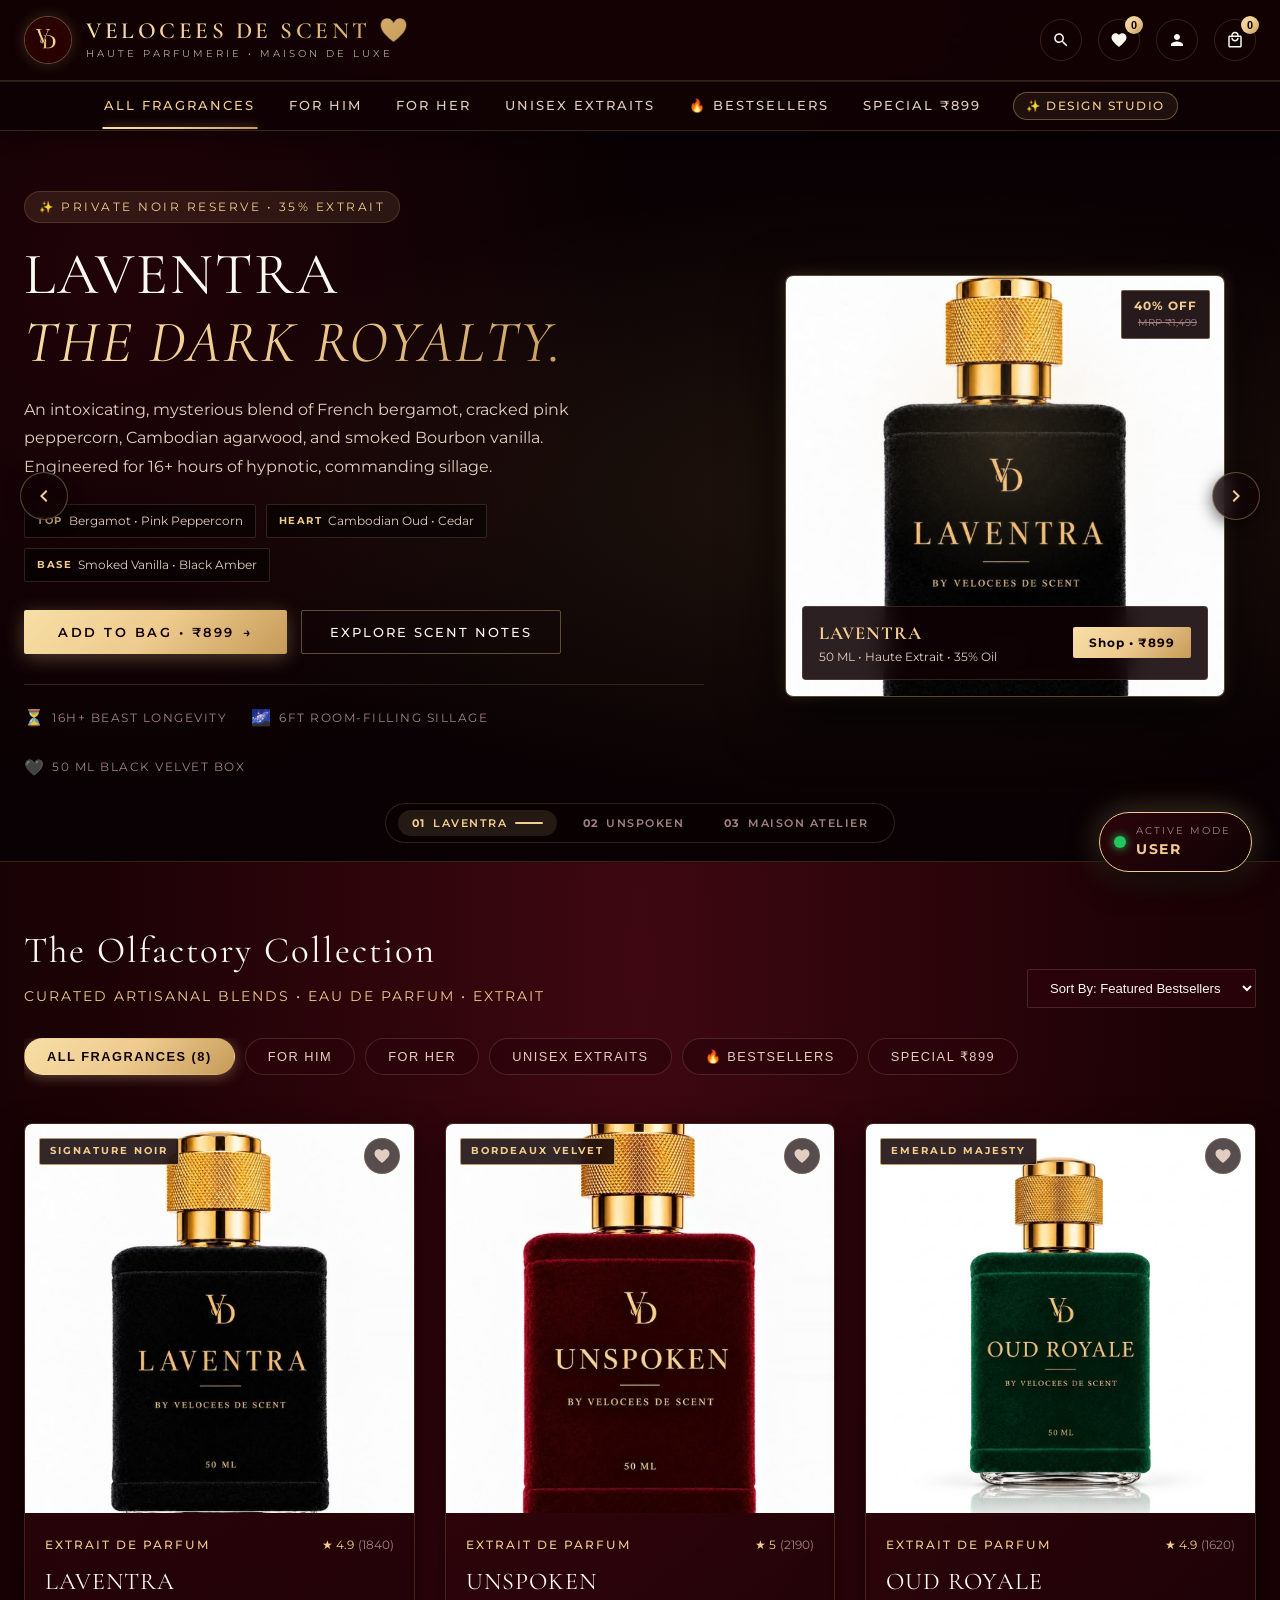
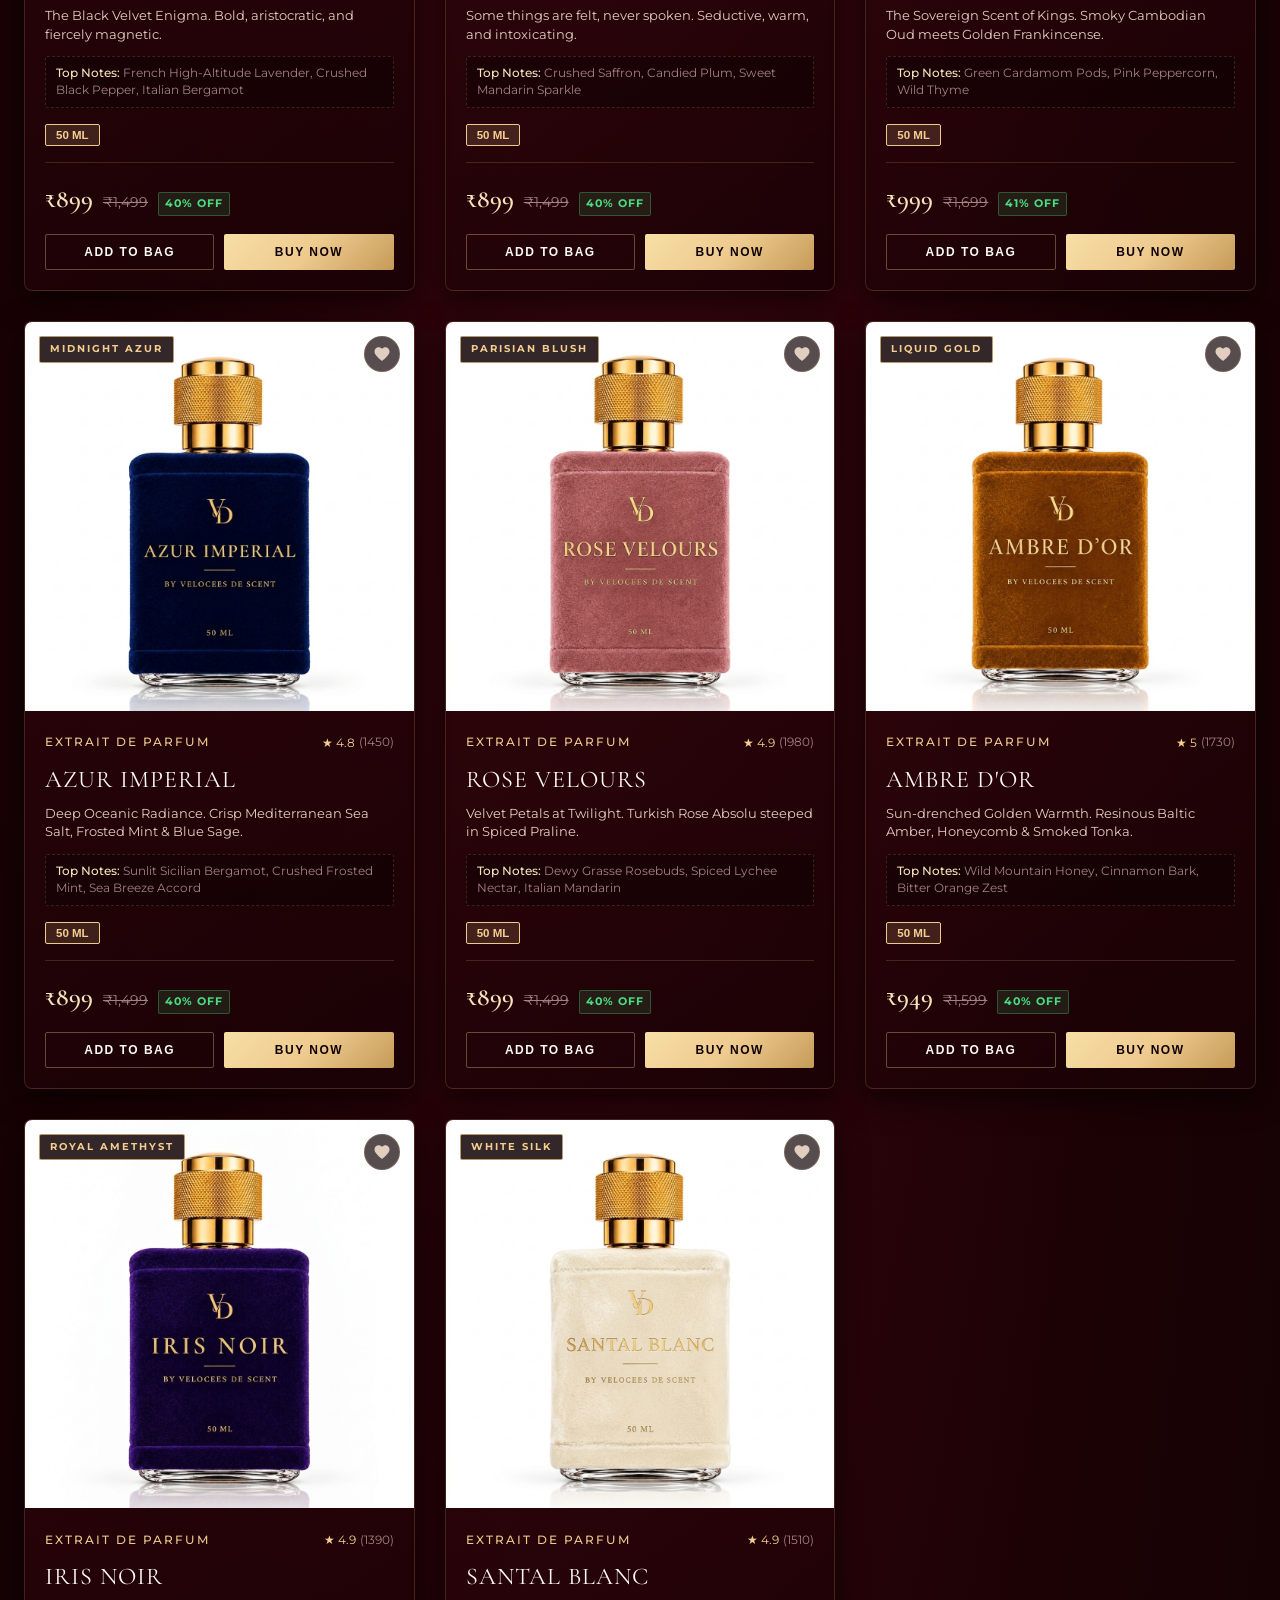
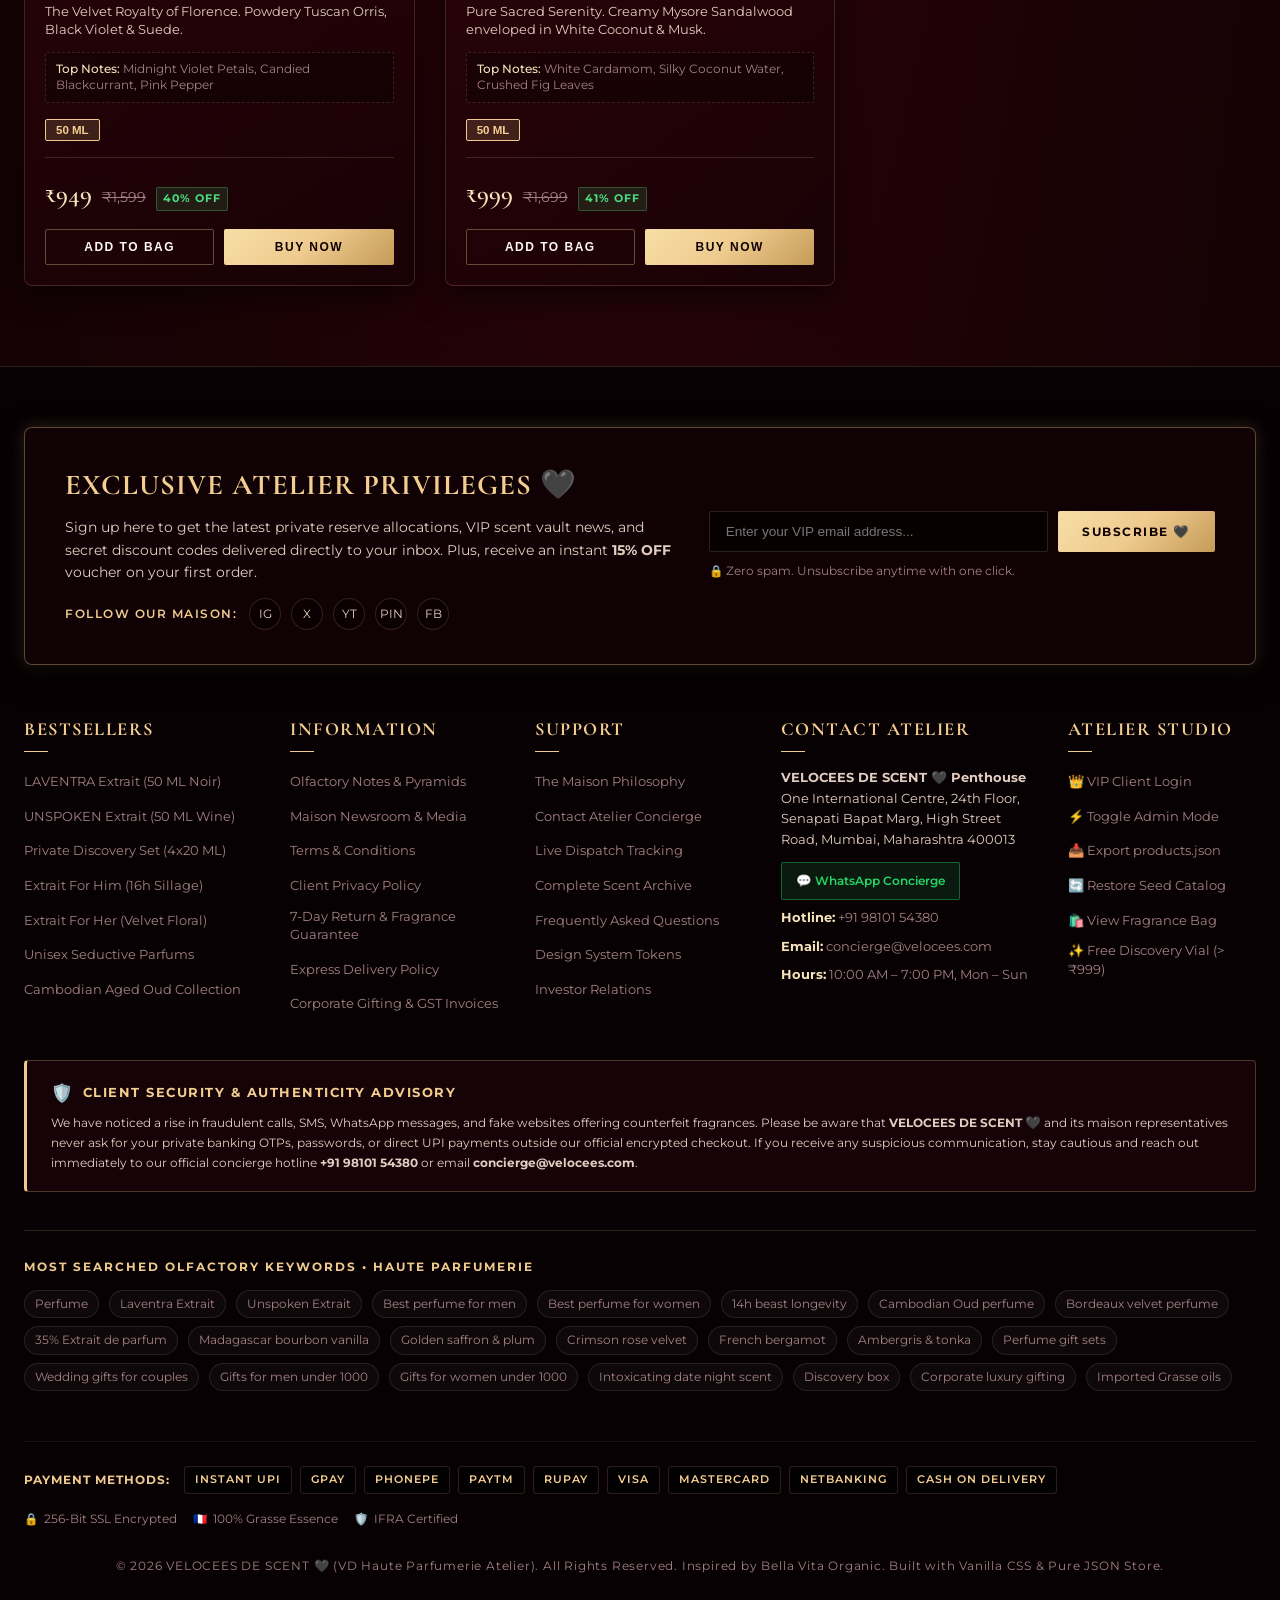
==== commit b123a08d: "nth commit" ====
--- a/index.html
+++ b/index.html
@@ -1,5 +1,6 @@
 <!DOCTYPE html>
 <html lang="en">
+
 <head>
   <meta charset="UTF-8">
   <meta name="viewport" content="width=device-width, initial-scale=1.0">
@@ -9,7 +10,7 @@
     }
     // Global namespace initialized immediately to prevent inline onclick race conditions
     window.velocees = window.velocees || {};
-    window.velocees.toggleSearch = function(forceState) {
+    window.velocees.toggleSearch = function (forceState) {
       const dropdown = document.getElementById('globalSearchDropdown') || document.getElementById('mobileSearchDropdown');
       const input = document.getElementById('searchInput') || document.getElementById('mobileSearchInput');
       if (!dropdown) return;
@@ -25,22 +26,26 @@
     window.velocees.toggleMobileSearch = window.velocees.toggleSearch;
   </script>
   <title>VELOCEES DE SCENT 🖤 — Haute Parfumerie & Luxury Fragrances</title>
-  <meta name="description" content="Discover VELOCEES DE SCENT 🖤. Artisanal luxury perfumes crafted with imported French oils, high oil concentrations, and 14+ hours of hypnotic sillage.">
+  <meta name="description"
+    content="Discover VELOCEES DE SCENT 🖤. Artisanal luxury perfumes crafted with imported French oils, high oil concentrations, and 14+ hours of hypnotic sillage.">
 
   <!-- Favicon Package generated from master fav.jpg -->
-  <link rel="icon" type="image/x-icon" href="favicon.ico">
-  <link rel="icon" type="image/png" sizes="32x32" href="favicon-32x32.png">
-  <link rel="icon" type="image/png" sizes="16x16" href="favicon-16x16.png">
-  <link rel="apple-touch-icon" sizes="180x180" href="apple-touch-icon.png">
+  <link rel="icon" type="image/x-icon" href="brand/favicon.ico">
+  <link rel="icon" type="image/png" sizes="32x32" href="brand/favicon-32x32.png">
+  <link rel="icon" type="image/png" sizes="16x16" href="brand/favicon-16x16.png">
+  <link rel="apple-touch-icon" sizes="180x180" href="brand/apple-touch-icon.png">
 
   <!-- Google Typography: Cormorant Garamond, Montserrat, Pinyon Script -->
   <link rel="preconnect" href="https://fonts.googleapis.com">
   <link rel="preconnect" href="https://fonts.gstatic.com" crossorigin>
-  <link href="https://fonts.googleapis.com/css2?family=Cormorant+Garamond:ital,wght@0,300;0,400;0,600;0,700;1,400&family=Montserrat:wght@200;300;400;500;600;700&family=Pinyon+Script&display=swap" rel="stylesheet">
+  <link
+    href="https://fonts.googleapis.com/css2?family=Cormorant+Garamond:ital,wght@0,300;0,400;0,600;0,700;1,400&family=Montserrat:wght@200;300;400;500;600;700&family=Pinyon+Script&display=swap"
+    rel="stylesheet">
 
   <!-- Master Stylesheet -->
   <link rel="stylesheet" href="styles.css?v=20261022_v8_subnav">
 </head>
+
 <body>
 
   <!-- ADMIN STUDIO TOP BAR (Visible only in Admin mode) -->
@@ -59,11 +64,11 @@
   <!-- SITE HEADER / NAVIGATION -->
   <header class="site-header">
     <div class="container nav-container">
-      
+
       <!-- Brand Identity -->
       <a href="#" class="brand-identity" title="VELOCEES DE SCENT 🖤">
         <div class="brand-monogram-circle">
-          <img src="fav.jpg" alt="VD Monogram">
+          <img src="brand/fav.jpg" alt="VD Monogram">
         </div>
         <div class="brand-text-lockup">
           <span class="brand-name">VELOCEES DE SCENT 🖤</span>
@@ -75,29 +80,46 @@
       <div class="header-actions">
         <!-- Desktop Search Bar -->
         <div class="search-wrapper desktop-search-only">
-          <svg class="search-icon-svg" viewBox="0 0 24 24"><path d="M15.5 14h-.79l-.28-.27C15.41 12.59 16 11.11 16 9.5 16 5.91 13.09 3 9.5 3S3 5.91 3 9.5 5.91 16 9.5 16c1.61 0 3.09-.59 4.23-1.57l.27.28v.79l5 4.99L20.49 19l-4.99-5zm-6 0C7.01 14 5 11.99 5 9.5S7.01 5 9.5 5 14 7.01 14 9.5 11.99 14 9.5 14z"/></svg>
+          <svg class="search-icon-svg" viewBox="0 0 24 24">
+            <path
+              d="M15.5 14h-.79l-.28-.27C15.41 12.59 16 11.11 16 9.5 16 5.91 13.09 3 9.5 3S3 5.91 3 9.5 5.91 16 9.5 16c1.61 0 3.09-.59 4.23-1.57l.27.28v.79l5 4.99L20.49 19l-4.99-5zm-6 0C7.01 14 5 11.99 5 9.5S7.01 5 9.5 5 14 7.01 14 9.5 11.99 14 9.5 14z" />
+          </svg>
           <input type="text" id="searchInput" class="search-input-box" placeholder="Search notes, oud...">
         </div>
 
         <!-- Mobile Search Toggle Button (visible only on mobile) -->
-        <button class="action-btn mobile-search-btn" id="mobileSearchToggleBtn" title="Search Scents" onclick="window.velocees.toggleMobileSearch();">
-          <svg viewBox="0 0 24 24"><path d="M15.5 14h-.79l-.28-.27C15.41 12.59 16 11.11 16 9.5 16 5.91 13.09 3 9.5 3S3 5.91 3 9.5 5.91 16 9.5 16c1.61 0 3.09-.59 4.23-1.57l.27.28v.79l5 4.99L20.49 19l-4.99-5zm-6 0C7.01 14 5 11.99 5 9.5S7.01 5 9.5 5 14 7.01 14 9.5 11.99 14 9.5 14z"/></svg>
+        <button class="action-btn mobile-search-btn" id="mobileSearchToggleBtn" title="Search Scents"
+          onclick="window.velocees.toggleMobileSearch();">
+          <svg viewBox="0 0 24 24">
+            <path
+              d="M15.5 14h-.79l-.28-.27C15.41 12.59 16 11.11 16 9.5 16 5.91 13.09 3 9.5 3S3 5.91 3 9.5 5.91 16 9.5 16c1.61 0 3.09-.59 4.23-1.57l.27.28v.79l5 4.99L20.49 19l-4.99-5zm-6 0C7.01 14 5 11.99 5 9.5S7.01 5 9.5 5 14 7.01 14 9.5 11.99 14 9.5 14z" />
+          </svg>
         </button>
 
         <!-- Wishlist Button -->
-        <button class="action-btn" id="wishlistHeaderBtn" title="Wishlist" onclick="window.velocees.openWishlistToast();">
-          <svg viewBox="0 0 24 24"><path d="M12 21.35l-1.45-1.32C5.4 15.36 2 12.28 2 8.5 2 5.42 4.42 3 7.5 3c1.74 0 3.41.81 4.5 2.09C13.09 3.81 14.76 3 16.5 3 19.58 3 22 5.42 22 8.5c0 3.78-3.4 6.86-8.55 11.54L12 21.35z"/></svg>
+        <button class="action-btn" id="wishlistHeaderBtn" title="Wishlist"
+          onclick="window.velocees.openWishlistToast();">
+          <svg viewBox="0 0 24 24">
+            <path
+              d="M12 21.35l-1.45-1.32C5.4 15.36 2 12.28 2 8.5 2 5.42 4.42 3 7.5 3c1.74 0 3.41.81 4.5 2.09C13.09 3.81 14.76 3 16.5 3 19.58 3 22 5.42 22 8.5c0 3.78-3.4 6.86-8.55 11.54L12 21.35z" />
+          </svg>
           <span class="badge-count" id="wishlistBadgeCount">0</span>
         </button>
 
         <!-- VIP Account / Firebase Login Button -->
         <a href="firebase.html" class="action-btn" id="accountHeaderBtn" title="VIP Client Login & Account">
-          <svg viewBox="0 0 24 24"><path d="M12 12c2.21 0 4-1.79 4-4s-1.79-4-4-4-4 1.79-4 4 1.79 4 4 4zm0 2c-2.67 0-8 1.34-8 4v2h16v-2c0-2.66-5.33-4-8-4z"/></svg>
+          <svg viewBox="0 0 24 24">
+            <path
+              d="M12 12c2.21 0 4-1.79 4-4s-1.79-4-4-4-4 1.79-4 4 1.79 4 4 4zm0 2c-2.67 0-8 1.34-8 4v2h16v-2c0-2.66-5.33-4-8-4z" />
+          </svg>
         </a>
 
         <!-- Cart Bag Button -->
         <button class="action-btn" id="cartToggleBtn" title="Your Fragrance Bag">
-          <svg viewBox="0 0 24 24"><path d="M19 6h-2c0-2.76-2.24-5-5-5S7 3.24 7 6H5c-1.1 0-2 .9-2 2v12c0 1.1.9 2 2 2h14c1.1 0 2-.9 2-2V8c0-1.1-.9-2-2-2zm-7-3c1.66 0 3 1.34 3 3H9c0-1.66 1.34-3 3-3zm7 17H5V8h14v12zm-7-8c-1.66 0-3-1.34-3-3H7c0 2.76 2.24 5 5 5s5-2.24 5-5h-2c0 1.66-1.34 3-3 3z"/></svg>
+          <svg viewBox="0 0 24 24">
+            <path
+              d="M19 6h-2c0-2.76-2.24-5-5-5S7 3.24 7 6H5c-1.1 0-2 .9-2 2v12c0 1.1.9 2 2 2h14c1.1 0 2-.9 2-2V8c0-1.1-.9-2-2-2zm-7-3c1.66 0 3 1.34 3 3H9c0-1.66 1.34-3 3-3zm7 17H5V8h14v12zm-7-8c-1.66 0-3-1.34-3-3H7c0 2.76 2.24 5 5 5s5-2.24 5-5h-2c0 1.66-1.34 3-3 3z" />
+          </svg>
           <span class="badge-count" id="cartBadgeCount">0</span>
         </button>
       </div>
@@ -107,8 +129,12 @@
     <!-- Mobile Expandable Search Bar (Slides down cleanly on mobile) -->
     <div class="mobile-search-dropdown" id="mobileSearchDropdown">
       <div class="container mobile-search-inner">
-        <svg class="search-icon-svg" viewBox="0 0 24 24"><path d="M15.5 14h-.79l-.28-.27C15.41 12.59 16 11.11 16 9.5 16 5.91 13.09 3 9.5 3S3 5.91 3 9.5 5.91 16 9.5 16c1.61 0 3.09-.59 4.23-1.57l.27.28v.79l5 4.99L20.49 19l-4.99-5zm-6 0C7.01 14 5 11.99 5 9.5S7.01 5 9.5 5 14 7.01 14 9.5 11.99 14 9.5 14z"/></svg>
-        <input type="text" id="mobileSearchInput" class="mobile-search-input" placeholder="Search Laventra, Unspoken, notes...">
+        <svg class="search-icon-svg" viewBox="0 0 24 24">
+          <path
+            d="M15.5 14h-.79l-.28-.27C15.41 12.59 16 11.11 16 9.5 16 5.91 13.09 3 9.5 3S3 5.91 3 9.5 5.91 16 9.5 16c1.61 0 3.09-.59 4.23-1.57l.27.28v.79l5 4.99L20.49 19l-4.99-5zm-6 0C7.01 14 5 11.99 5 9.5S7.01 5 9.5 5 14 7.01 14 9.5 11.99 14 9.5 14z" />
+        </svg>
+        <input type="text" id="mobileSearchInput" class="mobile-search-input"
+          placeholder="Search Laventra, Unspoken, notes...">
         <button class="mobile-search-close" onclick="window.velocees.toggleMobileSearch(false);">&times;</button>
       </div>
     </div>
@@ -118,13 +144,26 @@
   <nav class="category-subnav-bar" id="categorySubnav" aria-label="Collections and Categories Navigation">
     <div class="container category-subnav-inner">
       <ul class="subnav-list">
-        <li><a href="#catalog" class="subnav-link active" data-subnav="all" onclick="if(window.velocees && window.velocees.filterByNav){ window.velocees.filterByNav('all', this); }">All Fragrances</a></li>
-        <li><a href="#catalog" class="subnav-link" data-subnav="men" onclick="if(window.velocees && window.velocees.filterByNav){ window.velocees.filterByNav('men', this); }">For Him (Laventra)</a></li>
-        <li><a href="#catalog" class="subnav-link" data-subnav="women" onclick="if(window.velocees && window.velocees.filterByNav){ window.velocees.filterByNav('women', this); }">For Her (Unspoken)</a></li>
-        <li><a href="#catalog" class="subnav-link" data-subnav="unisex" onclick="if(window.velocees && window.velocees.filterByNav){ window.velocees.filterByNav('unisex', this); }">Unisex Extraits</a></li>
-        <li><a href="#catalog" class="subnav-link" data-subnav="gift-sets" onclick="if(window.velocees && window.velocees.filterByNav){ window.velocees.filterByNav('gift-sets', this); }">Discovery Sets</a></li>
-        <li><a href="#catalog" class="subnav-link" data-subnav="bestseller" onclick="if(window.velocees && window.velocees.filterByNav){ window.velocees.filterByNav('bestseller', this); }">🔥 Bestsellers</a></li>
-        <li><a href="tokens-preview.html" target="_blank" class="subnav-link subnav-studio-badge">✨ Design Studio</a></li>
+        <li><a href="#catalog" class="subnav-link active" data-subnav="all"
+            onclick="if(window.velocees && window.velocees.filterByNav){ window.velocees.filterByNav('all', this); }">All
+            Fragrances</a></li>
+        <li><a href="#catalog" class="subnav-link" data-subnav="men"
+            onclick="if(window.velocees && window.velocees.filterByNav){ window.velocees.filterByNav('men', this); }">For
+            Him</a></li>
+        <li><a href="#catalog" class="subnav-link" data-subnav="women"
+            onclick="if(window.velocees && window.velocees.filterByNav){ window.velocees.filterByNav('women', this); }">For
+            Her</a></li>
+        <li><a href="#catalog" class="subnav-link" data-subnav="unisex"
+            onclick="if(window.velocees && window.velocees.filterByNav){ window.velocees.filterByNav('unisex', this); }">Unisex
+            Extraits</a></li>
+        <li><a href="#catalog" class="subnav-link" data-subnav="bestseller"
+            onclick="if(window.velocees && window.velocees.filterByNav){ window.velocees.filterByNav('bestseller', this); }">🔥
+            Bestsellers</a></li>
+        <li><a href="#catalog" class="subnav-link" data-subnav="under-899"
+            onclick="if(window.velocees && window.velocees.filterByNav){ window.velocees.filterByNav('under-899', this); }">Special
+            ₹899</a></li>
+        <li><a href="brand/tokens-preview.html" target="_blank" class="subnav-link subnav-studio-badge">✨ Design Studio</a>
+        </li>
       </ul>
     </div>
   </nav>
@@ -144,9 +183,10 @@
                 <span class="gold-accent">THE DARK ROYALTY.</span>
               </h1>
               <p class="hero-description">
-                An intoxicating, mysterious blend of French bergamot, cracked pink peppercorn, Cambodian agarwood, and smoked Bourbon vanilla. Engineered for 16+ hours of hypnotic, commanding sillage.
+                An intoxicating, mysterious blend of French bergamot, cracked pink peppercorn, Cambodian agarwood, and
+                smoked Bourbon vanilla. Engineered for 16+ hours of hypnotic, commanding sillage.
               </p>
-              
+
               <div class="hero-scent-notes-bar">
                 <div class="scent-note-chip">
                   <span class="chip-label">Top</span>
@@ -195,7 +235,7 @@
                   <span class="badge-discount">40% OFF</span>
                   <span class="badge-mrp">MRP ₹1,499</span>
                 </div>
-                <img src="laventra.jpg" alt="VELOCEES DE SCENT LAVENTRA Extrait" class="stage-bottle-img">
+                <img src="assets/laventra.jpg" alt="VELOCEES DE SCENT LAVENTRA Extrait" class="stage-bottle-img">
                 <div class="stage-floating-card">
                   <div class="stage-card-info">
                     <h4>LAVENTRA</h4>
@@ -214,19 +254,22 @@
         <div class="carousel-slide slide-unspoken" data-slide="1">
           <div class="container hero-slide-grid">
             <div class="hero-text-col">
-              <span class="hero-tag" style="border-color: rgba(186, 24, 52, 0.4); background: rgba(186, 24, 52, 0.15); color: #f7a8b8;">
+              <span class="hero-tag"
+                style="border-color: rgba(186, 24, 52, 0.4); background: rgba(186, 24, 52, 0.15); color: #f7a8b8;">
                 🍷 Bordeaux Velvet Edition &bull; 35% Extrait
               </span>
               <h1 class="hero-title">
                 UNSPOKEN<br>
-                <span class="gold-accent" style="background: linear-gradient(135deg, #f7dfa6 0%, #e8869c 60%, #c59b58 100%); -webkit-background-clip: text; -webkit-text-fill-color: transparent;">
+                <span class="gold-accent"
+                  style="background: linear-gradient(135deg, #f7dfa6 0%, #e8869c 60%, #c59b58 100%); -webkit-background-clip: text; -webkit-text-fill-color: transparent;">
                   WHISPERS IN BURGUNDY.
                 </span>
               </h1>
               <p class="hero-description">
-                A magnetic, unisex aura woven from golden crushed saffron, candied plum, velvet crimson rose, and salty Madagascar ambergris. A fragrance that announces your presence without uttering a single word.
+                A magnetic, unisex aura woven from golden crushed saffron, candied plum, velvet crimson rose, and salty
+                Madagascar ambergris. A fragrance that announces your presence without uttering a single word.
               </p>
-              
+
               <div class="hero-scent-notes-bar">
                 <div class="scent-note-chip">
                   <span class="chip-label">Top</span>
@@ -275,7 +318,7 @@
                   <span class="badge-discount">41% OFF</span>
                   <span class="badge-mrp">MRP ₹1,599</span>
                 </div>
-                <img src="unspoken.jpg" alt="VELOCEES DE SCENT UNSPOKEN Extrait" class="stage-bottle-img">
+                <img src="assets/unspoken.jpg" alt="VELOCEES DE SCENT UNSPOKEN Extrait" class="stage-bottle-img">
                 <div class="stage-floating-card">
                   <div class="stage-card-info">
                     <h4>UNSPOKEN</h4>
@@ -300,9 +343,10 @@
                 <span class="gold-accent">ZERO COMPROMISE.</span>
               </h1>
               <p class="hero-description">
-                Direct from the fragrance capital of Grasse to your vanity. We strip away retail markups, excessive marketing, and diluted designer formulas to offer pure Extrait de Parfum intensity.
+                Direct from the fragrance capital of Grasse to your vanity. We strip away retail markups, excessive
+                marketing, and diluted designer formulas to offer pure Extrait de Parfum intensity.
               </p>
-              
+
               <div class="hero-specs-grid-maison">
                 <div class="maison-spec-card">
                   <div class="card-icon">🇫🇷</div>
@@ -348,15 +392,15 @@
             <div class="hero-visual-col">
               <div class="maison-twin-stage">
                 <div class="twin-seal-circle">
-                  <img src="fav.jpg" alt="VELOCEES Crest" class="twin-crest-img">
+                  <img src="brand/fav.jpg" alt="VELOCEES Crest" class="twin-crest-img">
                 </div>
                 <div class="twin-bottles-wrapper">
                   <div class="twin-bottle-item left-bottle" onclick="window.velocees.goToHeroSlide(0)">
-                    <img src="laventra.jpg" alt="LAVENTRA">
+                    <img src="assets/laventra.jpg" alt="LAVENTRA">
                     <span class="twin-pill">LAVENTRA &bull; ₹899</span>
                   </div>
                   <div class="twin-bottle-item right-bottle" onclick="window.velocees.goToHeroSlide(1)">
-                    <img src="unspoken.jpg" alt="UNSPOKEN">
+                    <img src="assets/unspoken.jpg" alt="UNSPOKEN">
                     <span class="twin-pill">UNSPOKEN &bull; ₹949</span>
                   </div>
                 </div>
@@ -369,11 +413,17 @@
     </div>
 
     <!-- CAROUSEL CONTROLS -->
-    <button class="carousel-arrow carousel-arrow-prev" id="carouselPrevBtn" aria-label="Previous Slide" onclick="window.velocees.prevHeroSlide();">
-      <svg viewBox="0 0 24 24"><path d="M15.41 7.41L14 6l-6 6 6 6 1.41-1.41L10.83 12z"/></svg>
+    <button class="carousel-arrow carousel-arrow-prev" id="carouselPrevBtn" aria-label="Previous Slide"
+      onclick="window.velocees.prevHeroSlide();">
+      <svg viewBox="0 0 24 24">
+        <path d="M15.41 7.41L14 6l-6 6 6 6 1.41-1.41L10.83 12z" />
+      </svg>
     </button>
-    <button class="carousel-arrow carousel-arrow-next" id="carouselNextBtn" aria-label="Next Slide" onclick="window.velocees.nextHeroSlide();">
-      <svg viewBox="0 0 24 24"><path d="M10 6L8.59 7.41 13.17 12l-4.58 4.59L10 18l6-6z"/></svg>
+    <button class="carousel-arrow carousel-arrow-next" id="carouselNextBtn" aria-label="Next Slide"
+      onclick="window.velocees.nextHeroSlide();">
+      <svg viewBox="0 0 24 24">
+        <path d="M10 6L8.59 7.41 13.17 12l-4.58 4.59L10 18l6-6z" />
+      </svg>
     </button>
 
     <!-- CAROUSEL INDICATORS -->
@@ -399,7 +449,7 @@
   <!-- CATALOG SECTION -->
   <section class="catalog-section" id="catalog">
     <div class="container">
-      
+
       <!-- Section Header -->
       <div class="section-header-row">
         <div class="section-heading-group">
@@ -417,12 +467,14 @@
         </div>
       </div>
 
-      <!-- Category Filter Pills (Bella Vita Style) -->
+      <!-- Category Filter Pills -->
       <div class="category-pills-wrap">
-        <button class="pill-btn active" data-category="all">All Fragrances (2)</button>
-        <button class="pill-btn" data-category="men">LAVENTRA (Noir)</button>
-        <button class="pill-btn" data-category="unisex">UNSPOKEN (Wine)</button>
-        <button class="pill-btn" data-category="under-899">Under ₹999</button>
+        <button class="pill-btn active" data-category="all">All Fragrances (<span id="allCount">8</span>)</button>
+        <button class="pill-btn" data-category="men">For Him</button>
+        <button class="pill-btn" data-category="women">For Her</button>
+        <button class="pill-btn" data-category="unisex">Unisex Extraits</button>
+        <button class="pill-btn" data-category="bestseller">🔥 Bestsellers</button>
+        <button class="pill-btn" data-category="under-899">Special ₹899</button>
       </div>
 
       <!-- Products Grid (Filled dynamically via app.js & JSON store) -->
@@ -436,7 +488,7 @@
   <!-- SLIDE-OUT CART DRAWER -->
   <div class="cart-drawer-overlay" id="cartDrawerOverlay">
     <div class="cart-drawer">
-      
+
       <!-- Drawer Header -->
       <div class="cart-drawer-header">
         <h3>Your Fragrance Bag 🖤</h3>
@@ -547,7 +599,8 @@
 
           <div class="form-group">
             <label for="inputImage">Image Filename / URL</label>
-            <input type="text" id="inputImage" class="form-control" placeholder="laventra.jpg, unspoken.jpg..." required>
+            <input type="text" id="inputImage" class="form-control" placeholder="laventra.jpg, unspoken.jpg..."
+              required>
           </div>
 
           <div class="form-group">
@@ -557,7 +610,8 @@
 
           <div class="form-group">
             <label for="inputDesc">Editorial Description</label>
-            <textarea id="inputDesc" class="form-control" rows="3" placeholder="Full fragrance notes, mood, and olfactory story" required></textarea>
+            <textarea id="inputDesc" class="form-control" rows="3"
+              placeholder="Full fragrance notes, mood, and olfactory story" required></textarea>
           </div>
 
           <div class="form-group">
@@ -566,11 +620,13 @@
           </div>
           <div class="form-group">
             <label for="inputHeartNotes">Heart Notes (2-6 hours)</label>
-            <input type="text" id="inputHeartNotes" class="form-control" placeholder="e.g. Damask Rose Velvet, Tuscan Leather">
+            <input type="text" id="inputHeartNotes" class="form-control"
+              placeholder="e.g. Damask Rose Velvet, Tuscan Leather">
           </div>
           <div class="form-group">
             <label for="inputBaseNotes">Base Notes (6-14+ hours)</label>
-            <input type="text" id="inputBaseNotes" class="form-control" placeholder="e.g. Cambodian Agarwood, Bourbon Vanilla">
+            <input type="text" id="inputBaseNotes" class="form-control"
+              placeholder="e.g. Cambodian Agarwood, Bourbon Vanilla">
           </div>
 
           <div style="display: flex; justify-content: flex-end; gap: 12px; margin-top: 20px;">
@@ -587,17 +643,23 @@
     <div class="modal-container" style="max-width: 580px;">
       <button class="modal-close-btn" id="closeCheckoutBtn">&times;</button>
       <div style="padding: 30px;">
-        <span style="font-size: 0.72rem; letter-spacing: 2px; text-transform: uppercase; color: var(--color-gold-300);">Fast Express Checkout</span>
+        <span
+          style="font-size: 0.72rem; letter-spacing: 2px; text-transform: uppercase; color: var(--color-gold-300);">Fast
+          Express Checkout</span>
         <h2 style="font-family: var(--font-serif); font-size: 2rem; color: #fff; margin: 4px 0 16px;">
           Complete Your Acquisition
         </h2>
 
-        <div style="background: rgba(0,0,0,0.4); padding: 14px; border-radius: 4px; border: 1px solid var(--border-gold-subtle); margin-bottom: 20px; display: flex; justify-content: space-between; align-items: center;">
+        <div
+          style="background: rgba(0,0,0,0.4); padding: 14px; border-radius: 4px; border: 1px solid var(--border-gold-subtle); margin-bottom: 20px; display: flex; justify-content: space-between; align-items: center;">
           <div>
-            <div style="font-size: 0.8rem; color: var(--color-text-muted);">Items: <span id="checkoutItemCount" style="color: #fff; font-weight: 600;">1</span> bottles</div>
+            <div style="font-size: 0.8rem; color: var(--color-text-muted);">Items: <span id="checkoutItemCount"
+                style="color: #fff; font-weight: 600;">1</span> bottles</div>
             <div style="font-size: 0.75rem; color: #4ade80;">Includes Free Luxury Discovery Vial</div>
           </div>
-          <div style="font-family: var(--font-serif); font-size: 1.6rem; color: var(--color-gold-300); font-weight: 700;" id="checkoutSummaryTotal">
+          <div
+            style="font-family: var(--font-serif); font-size: 1.6rem; color: var(--color-gold-300); font-weight: 700;"
+            id="checkoutSummaryTotal">
             ₹899
           </div>
         </div>
@@ -605,12 +667,14 @@
         <form id="checkoutForm">
           <div class="form-group">
             <label for="custName">Full Name</label>
-            <input type="text" id="custName" class="form-control" placeholder="Lord / Lady / Customer Name" required value="Pranay Teja">
+            <input type="text" id="custName" class="form-control" placeholder="Lord / Lady / Customer Name" required
+              value="Pranay Teja">
           </div>
           <div class="form-grid-2">
             <div class="form-group">
               <label for="custPhone">Phone Number</label>
-              <input type="tel" id="custPhone" class="form-control" placeholder="+91 98765 43210" required value="+91 98765 43210">
+              <input type="tel" id="custPhone" class="form-control" placeholder="+91 98765 43210" required
+                value="+91 98765 43210">
             </div>
             <div class="form-group">
               <label for="custPin">Pincode</label>
@@ -619,16 +683,19 @@
           </div>
           <div class="form-group">
             <label for="custAddress">Delivery Address</label>
-            <input type="text" id="custAddress" class="form-control" placeholder="Apartment, Street, Locality, City" required value="Velocees Penthouse, High Street Road">
+            <input type="text" id="custAddress" class="form-control" placeholder="Apartment, Street, Locality, City"
+              required value="Velocees Penthouse, High Street Road">
           </div>
 
           <div class="form-group">
             <label>Payment Method</label>
             <div style="display: grid; grid-template-columns: 1fr 1fr; gap: 10px; margin-top: 6px;">
-              <label style="display: flex; align-items: center; gap: 8px; font-size: 0.82rem; color: var(--color-text-secondary); background: rgba(0,0,0,0.3); padding: 8px 12px; border-radius: 4px; border: 1px solid var(--border-gold-subtle); cursor: pointer;">
+              <label
+                style="display: flex; align-items: center; gap: 8px; font-size: 0.82rem; color: var(--color-text-secondary); background: rgba(0,0,0,0.3); padding: 8px 12px; border-radius: 4px; border: 1px solid var(--border-gold-subtle); cursor: pointer;">
                 <input type="radio" name="paymethod" checked> Instant UPI / QR
               </label>
-              <label style="display: flex; align-items: center; gap: 8px; font-size: 0.82rem; color: var(--color-text-secondary); background: rgba(0,0,0,0.3); padding: 8px 12px; border-radius: 4px; border: 1px solid var(--border-gold-subtle); cursor: pointer;">
+              <label
+                style="display: flex; align-items: center; gap: 8px; font-size: 0.82rem; color: var(--color-text-secondary); background: rgba(0,0,0,0.3); padding: 8px 12px; border-radius: 4px; border: 1px solid var(--border-gold-subtle); cursor: pointer;">
                 <input type="radio" name="paymethod"> Cash on Delivery
               </label>
             </div>
@@ -643,7 +710,8 @@
   </div>
 
   <!-- FLOATING ADMIN / USER MODE TOGGLE BUTTON -->
-  <div class="floating-mode-switch" id="floatingModeSwitch" title="Click to toggle between Customer Storefront and Admin Studio Mode">
+  <div class="floating-mode-switch" id="floatingModeSwitch"
+    title="Click to toggle between Customer Storefront and Admin Studio Mode">
     <div class="mode-pill-status"></div>
     <div class="mode-text-group">
       <span class="mode-text-title">Active Mode</span>
@@ -657,13 +725,14 @@
   <!-- FOOTER (BELLA VITA INSPIRATION REIMAGINED FOR VELOCEES DE SCENT 🖤) -->
   <footer class="site-footer">
     <div class="container">
-      
+
       <!-- EXCLUSIVE NEWSLETTER & VIP ATELIER SIGNUP -->
       <div class="footer-newsletter-wrap">
         <div class="newsletter-text-col">
           <h3>EXCLUSIVE ATELIER PRIVILEGES 🖤</h3>
           <p>
-            Sign up here to get the latest private reserve allocations, VIP scent vault news, and secret discount codes delivered directly to your inbox. 
+            Sign up here to get the latest private reserve allocations, VIP scent vault news, and secret discount codes
+            delivered directly to your inbox.
             Plus, receive an instant <strong>15% OFF</strong> voucher on your first order.
           </p>
           <div class="footer-social-row">
@@ -680,7 +749,8 @@
 
         <div class="newsletter-form-col">
           <form onsubmit="event.preventDefault(); window.velocees.subscribeNewsletter(event);">
-            <input type="email" id="newsletterEmailInput" class="newsletter-input" placeholder="Enter your VIP email address..." required>
+            <input type="email" id="newsletterEmailInput" class="newsletter-input"
+              placeholder="Enter your VIP email address..." required>
             <button type="submit" class="newsletter-btn">Subscribe 🖤</button>
           </form>
           <div style="font-size: 0.72rem; color: var(--color-text-muted); margin-top: 10px;">
@@ -691,18 +761,21 @@
 
       <!-- MAIN 5-COLUMN FOOTER NAVIGATION -->
       <div class="footer-grid-bella">
-        
+
         <!-- COL 1: BESTSELLERS -->
         <div class="footer-col-bella">
           <h4>Bestsellers</h4>
           <ul class="footer-links-bella">
             <li><a href="#catalog" onclick="window.velocees.filterByNav('all');">LAVENTRA Extrait (50 ML Noir)</a></li>
             <li><a href="#catalog" onclick="window.velocees.filterByNav('all');">UNSPOKEN Extrait (50 ML Wine)</a></li>
-            <li><a href="#catalog" onclick="window.velocees.filterByNav('gift-sets');">Private Discovery Set (4x20 ML)</a></li>
+            <li><a href="#catalog" onclick="window.velocees.filterByNav('gift-sets');">Private Discovery Set (4x20
+                ML)</a></li>
             <li><a href="#catalog" onclick="window.velocees.filterByNav('men');">Extrait For Him (16h Sillage)</a></li>
-            <li><a href="#catalog" onclick="window.velocees.filterByNav('women');">Extrait For Her (Velvet Floral)</a></li>
+            <li><a href="#catalog" onclick="window.velocees.filterByNav('women');">Extrait For Her (Velvet Floral)</a>
+            </li>
             <li><a href="#catalog" onclick="window.velocees.filterByNav('unisex');">Unisex Seductive Parfums</a></li>
-            <li><a href="#catalog" onclick="window.velocees.searchFromFooter('oud');">Cambodian Aged Oud Collection</a></li>
+            <li><a href="#catalog" onclick="window.velocees.searchFromFooter('oud');">Cambodian Aged Oud Collection</a>
+            </li>
           </ul>
         </div>
 
@@ -710,13 +783,20 @@
         <div class="footer-col-bella">
           <h4>Information</h4>
           <ul class="footer-links-bella">
-            <li><a href="#catalog" onclick="window.velocees.searchFromFooter('pyramid');">Olfactory Notes & Pyramids</a></li>
-            <li><a href="javascript:void(0)" onclick="window.velocees.showPolicyToast('newsroom')">Maison Newsroom & Media</a></li>
-            <li><a href="javascript:void(0)" onclick="window.velocees.showPolicyToast('terms')">Terms & Conditions</a></li>
-            <li><a href="javascript:void(0)" onclick="window.velocees.showPolicyToast('privacy')">Client Privacy Policy</a></li>
-            <li><a href="javascript:void(0)" onclick="window.velocees.showPolicyToast('return')">7-Day Return & Fragrance Guarantee</a></li>
-            <li><a href="javascript:void(0)" onclick="window.velocees.showPolicyToast('shipping')">Express Delivery Policy</a></li>
-            <li><a href="javascript:void(0)" onclick="window.velocees.showPolicyToast('bulk')">Corporate Gifting & GST Invoices</a></li>
+            <li><a href="#catalog" onclick="window.velocees.searchFromFooter('pyramid');">Olfactory Notes & Pyramids</a>
+            </li>
+            <li><a href="javascript:void(0)" onclick="window.velocees.showPolicyToast('newsroom')">Maison Newsroom &
+                Media</a></li>
+            <li><a href="javascript:void(0)" onclick="window.velocees.showPolicyToast('terms')">Terms & Conditions</a>
+            </li>
+            <li><a href="javascript:void(0)" onclick="window.velocees.showPolicyToast('privacy')">Client Privacy
+                Policy</a></li>
+            <li><a href="javascript:void(0)" onclick="window.velocees.showPolicyToast('return')">7-Day Return &
+                Fragrance Guarantee</a></li>
+            <li><a href="javascript:void(0)" onclick="window.velocees.showPolicyToast('shipping')">Express Delivery
+                Policy</a></li>
+            <li><a href="javascript:void(0)" onclick="window.velocees.showPolicyToast('bulk')">Corporate Gifting & GST
+                Invoices</a></li>
           </ul>
         </div>
 
@@ -725,12 +805,16 @@
           <h4>Support</h4>
           <ul class="footer-links-bella">
             <li><a href="javascript:void(0)" onclick="window.velocees.goToHeroSlide(2);">The Maison Philosophy</a></li>
-            <li><a href="https://api.whatsapp.com/send/?phone=919810154380&text=Hello+Velocees+De+Scent+Concierge" target="_blank">Contact Atelier Concierge</a></li>
-            <li><a href="javascript:void(0)" onclick="window.velocees.showPolicyToast('tracking')">Live Dispatch Tracking</a></li>
+            <li><a href="https://api.whatsapp.com/send/?phone=919810154380&text=Hello+Velocees+De+Scent+Concierge"
+                target="_blank">Contact Atelier Concierge</a></li>
+            <li><a href="javascript:void(0)" onclick="window.velocees.showPolicyToast('tracking')">Live Dispatch
+                Tracking</a></li>
             <li><a href="#catalog" onclick="window.velocees.filterByNav('all');">Complete Scent Archive</a></li>
-            <li><a href="javascript:void(0)" onclick="window.velocees.showPolicyToast('faq')">Frequently Asked Questions</a></li>
-            <li><a href="tokens-preview.html" target="_blank">Design System Tokens</a></li>
-            <li><a href="javascript:void(0)" onclick="window.velocees.showPolicyToast('investor')">Investor Relations</a></li>
+            <li><a href="javascript:void(0)" onclick="window.velocees.showPolicyToast('faq')">Frequently Asked
+                Questions</a></li>
+            <li><a href="brand/tokens-preview.html" target="_blank">Design System Tokens</a></li>
+            <li><a href="javascript:void(0)" onclick="window.velocees.showPolicyToast('investor')">Investor
+                Relations</a></li>
           </ul>
         </div>
 
@@ -742,7 +826,8 @@
             One International Centre, 24th Floor, Senapati Bapat Marg, High Street Road, Mumbai, Maharashtra 400013
           </p>
           <div class="footer-contact-meta">
-            <a href="https://api.whatsapp.com/send/?phone=919810154380&text=Hello+Velocees+De+Scent+Concierge" target="_blank" class="footer-whatsapp-btn">
+            <a href="https://api.whatsapp.com/send/?phone=919810154380&text=Hello+Velocees+De+Scent+Concierge"
+              target="_blank" class="footer-whatsapp-btn">
               💬 WhatsApp Concierge
             </a>
             <div class="footer-contact-item">
@@ -763,8 +848,10 @@
           <ul class="footer-links-bella">
             <li><a href="firebase.html">👑 VIP Client Login</a></li>
             <li><a href="javascript:void(0)" onclick="window.velocees.toggleAdminMode();">⚡ Toggle Admin Mode</a></li>
-            <li><a href="javascript:void(0)" onclick="window.velocees.exportProductsJSON();">📥 Export products.json</a></li>
-            <li><a href="javascript:void(0)" onclick="window.velocees.resetToSeedJSON();">🔄 Restore Seed Catalog</a></li>
+            <li><a href="javascript:void(0)" onclick="window.velocees.exportProductsJSON();">📥 Export products.json</a>
+            </li>
+            <li><a href="javascript:void(0)" onclick="window.velocees.resetToSeedJSON();">🔄 Restore Seed Catalog</a>
+            </li>
             <li><a href="javascript:void(0)" onclick="window.velocees.openCart();">🛍️ View Fragrance Bag</a></li>
             <li><a href="#catalog">✨ Free Discovery Vial (&gt; ₹999)</a></li>
           </ul>
@@ -778,10 +865,14 @@
           <span style="font-size: 1.1rem;">🛡️</span> CLIENT SECURITY & AUTHENTICITY ADVISORY
         </h5>
         <p>
-          We have noticed a rise in fraudulent calls, SMS, WhatsApp messages, and fake websites offering counterfeit fragrances. 
-          Please be aware that <strong>VELOCEES DE SCENT 🖤</strong> and its maison representatives never ask for your private banking OTPs, 
-          passwords, or direct UPI payments outside our official encrypted checkout. If you receive any suspicious communication, stay cautious 
-          and reach out immediately to our official concierge hotline <strong>+91 98101 54380</strong> or email <strong>concierge@velocees.com</strong>.
+          We have noticed a rise in fraudulent calls, SMS, WhatsApp messages, and fake websites offering counterfeit
+          fragrances.
+          Please be aware that <strong>VELOCEES DE SCENT 🖤</strong> and its maison representatives never ask for your
+          private banking OTPs,
+          passwords, or direct UPI payments outside our official encrypted checkout. If you receive any suspicious
+          communication, stay cautious
+          and reach out immediately to our official concierge hotline <strong>+91 98101 54380</strong> or email
+          <strong>concierge@velocees.com</strong>.
         </p>
       </div>
 
@@ -794,22 +885,31 @@
           <a class="footer-keyword-pill" onclick="window.velocees.searchFromFooter('unspoken');">Unspoken Extrait</a>
           <a class="footer-keyword-pill" onclick="window.velocees.searchFromFooter('men');">Best perfume for men</a>
           <a class="footer-keyword-pill" onclick="window.velocees.searchFromFooter('women');">Best perfume for women</a>
-          <a class="footer-keyword-pill" onclick="window.velocees.searchFromFooter('long lasting');">14h beast longevity</a>
+          <a class="footer-keyword-pill" onclick="window.velocees.searchFromFooter('long lasting');">14h beast
+            longevity</a>
           <a class="footer-keyword-pill" onclick="window.velocees.searchFromFooter('oud');">Cambodian Oud perfume</a>
-          <a class="footer-keyword-pill" onclick="window.velocees.searchFromFooter('velvet');">Bordeaux velvet perfume</a>
-          <a class="footer-keyword-pill" onclick="window.velocees.searchFromFooter('extrait');">35% Extrait de parfum</a>
-          <a class="footer-keyword-pill" onclick="window.velocees.searchFromFooter('vanilla');">Madagascar bourbon vanilla</a>
-          <a class="footer-keyword-pill" onclick="window.velocees.searchFromFooter('saffron');">Golden saffron & plum</a>
+          <a class="footer-keyword-pill" onclick="window.velocees.searchFromFooter('velvet');">Bordeaux velvet
+            perfume</a>
+          <a class="footer-keyword-pill" onclick="window.velocees.searchFromFooter('extrait');">35% Extrait de
+            parfum</a>
+          <a class="footer-keyword-pill" onclick="window.velocees.searchFromFooter('vanilla');">Madagascar bourbon
+            vanilla</a>
+          <a class="footer-keyword-pill" onclick="window.velocees.searchFromFooter('saffron');">Golden saffron &
+            plum</a>
           <a class="footer-keyword-pill" onclick="window.velocees.searchFromFooter('rose');">Crimson rose velvet</a>
           <a class="footer-keyword-pill" onclick="window.velocees.searchFromFooter('bergamot');">French bergamot</a>
           <a class="footer-keyword-pill" onclick="window.velocees.searchFromFooter('amber');">Ambergris & tonka</a>
           <a class="footer-keyword-pill" onclick="window.velocees.searchFromFooter('gift');">Perfume gift sets</a>
-          <a class="footer-keyword-pill" onclick="window.velocees.searchFromFooter('couples');">Wedding gifts for couples</a>
+          <a class="footer-keyword-pill" onclick="window.velocees.searchFromFooter('couples');">Wedding gifts for
+            couples</a>
           <a class="footer-keyword-pill" onclick="window.velocees.searchFromFooter('men');">Gifts for men under 1000</a>
-          <a class="footer-keyword-pill" onclick="window.velocees.searchFromFooter('women');">Gifts for women under 1000</a>
-          <a class="footer-keyword-pill" onclick="window.velocees.searchFromFooter('unisex');">Intoxicating date night scent</a>
+          <a class="footer-keyword-pill" onclick="window.velocees.searchFromFooter('women');">Gifts for women under
+            1000</a>
+          <a class="footer-keyword-pill" onclick="window.velocees.searchFromFooter('unisex');">Intoxicating date night
+            scent</a>
           <a class="footer-keyword-pill" onclick="window.velocees.searchFromFooter('discovery');">Discovery box</a>
-          <a class="footer-keyword-pill" onclick="window.velocees.searchFromFooter('corporate');">Corporate luxury gifting</a>
+          <a class="footer-keyword-pill" onclick="window.velocees.searchFromFooter('corporate');">Corporate luxury
+            gifting</a>
           <a class="footer-keyword-pill" onclick="window.velocees.searchFromFooter('grasse');">Imported Grasse oils</a>
         </div>
       </div>
@@ -817,7 +917,9 @@
       <!-- PAYMENT METHODS & TRUST STRIP -->
       <div class="footer-payment-strip">
         <div class="payment-methods-list">
-          <span style="font-size: 0.72rem; color: var(--color-gold-400); font-weight: 700; margin-right: 6px; letter-spacing: 1px;">PAYMENT METHODS:</span>
+          <span
+            style="font-size: 0.72rem; color: var(--color-gold-400); font-weight: 700; margin-right: 6px; letter-spacing: 1px;">PAYMENT
+            METHODS:</span>
           <span class="payment-pill">Instant UPI</span>
           <span class="payment-pill">GPay</span>
           <span class="payment-pill">PhonePe</span>
@@ -838,7 +940,8 @@
 
       <!-- COPYRIGHT -->
       <div class="footer-bottom">
-        &copy; 2026 VELOCEES DE SCENT 🖤 (VD Haute Parfumerie Atelier). All Rights Reserved. Inspired by Bella Vita Organic. Built with Vanilla CSS & Pure JSON Store.
+        &copy; 2026 VELOCEES DE SCENT 🖤 (VD Haute Parfumerie Atelier). All Rights Reserved. Inspired by Bella Vita
+        Organic. Built with Vanilla CSS & Pure JSON Store.
       </div>
 
     </div>
@@ -847,24 +950,37 @@
   <!-- MOBILE BOTTOM NAVIGATION (Native App Feel on Touchscreens) -->
   <nav class="mobile-bottom-nav" aria-label="Mobile Navigation">
     <a href="#catalog" class="mob-nav-item active" onclick="window.velocees.filterByNav('all')">
-      <svg viewBox="0 0 24 24"><path d="M12 5.69l5 4.5V18h-2v-6H9v6H7v-7.81l5-4.5M12 3L2 12h3v8h6v-6h2v6h6v-8h3L12 3z"/></svg>
+      <svg viewBox="0 0 24 24">
+        <path d="M12 5.69l5 4.5V18h-2v-6H9v6H7v-7.81l5-4.5M12 3L2 12h3v8h6v-6h2v6h6v-8h3L12 3z" />
+      </svg>
       <span>Catalog</span>
     </a>
     <a href="#catalog" class="mob-nav-item" onclick="window.velocees.filterByNav('men')">
-      <svg viewBox="0 0 24 24"><path d="M12 2C6.48 2 2 6.48 2 12s4.48 10 10 10 10-4.48 10-10S17.52 2 12 2zm1 16h-2v-2h2v2zm0-4h-2V7h2v7z"/></svg>
+      <svg viewBox="0 0 24 24">
+        <path d="M12 2C6.48 2 2 6.48 2 12s4.48 10 10 10 10-4.48 10-10S17.52 2 12 2zm1 16h-2v-2h2v2zm0-4h-2V7h2v7z" />
+      </svg>
       <span>Laventra</span>
     </a>
     <a href="#catalog" class="mob-nav-item" onclick="window.velocees.filterByNav('unisex')">
-      <svg viewBox="0 0 24 24"><path d="M12 21.35l-1.45-1.32C5.4 15.36 2 12.28 2 8.5 2 5.42 4.42 3 7.5 3c1.74 0 3.41.81 4.5 2.09C13.09 3.81 14.76 3 16.5 3 19.58 3 22 5.42 22 8.5c0 3.78-3.4 6.86-8.55 11.54L12 21.35z"/></svg>
+      <svg viewBox="0 0 24 24">
+        <path
+          d="M12 21.35l-1.45-1.32C5.4 15.36 2 12.28 2 8.5 2 5.42 4.42 3 7.5 3c1.74 0 3.41.81 4.5 2.09C13.09 3.81 14.76 3 16.5 3 19.58 3 22 5.42 22 8.5c0 3.78-3.4 6.86-8.55 11.54L12 21.35z" />
+      </svg>
       <span>Unspoken</span>
     </a>
     <button class="mob-nav-item" onclick="window.velocees.openCart()" style="position: relative;">
-      <svg viewBox="0 0 24 24"><path d="M19 6h-2c0-2.76-2.24-5-5-5S7 3.24 7 6H5c-1.1 0-2 .9-2 2v12c0 1.1.9 2 2 2h14c1.1 0 2-.9 2-2V8c0-1.1-.9-2-2-2zm-7-3c1.66 0 3 1.34 3 3H9c0-1.66 1.34-3 3-3zm7 17H5V8h14v12zm-7-8c-1.66 0-3-1.34-3-3H7c0 2.76 2.24 5 5 5s5-2.24 5-5h-2c0 1.66-1.34 3-3 3z"/></svg>
+      <svg viewBox="0 0 24 24">
+        <path
+          d="M19 6h-2c0-2.76-2.24-5-5-5S7 3.24 7 6H5c-1.1 0-2 .9-2 2v12c0 1.1.9 2 2 2h14c1.1 0 2-.9 2-2V8c0-1.1-.9-2-2-2zm-7-3c1.66 0 3 1.34 3 3H9c0-1.66 1.34-3 3-3zm7 17H5V8h14v12zm-7-8c-1.66 0-3-1.34-3-3H7c0 2.76 2.24 5 5 5s5-2.24 5-5h-2c0 1.66-1.34 3-3 3z" />
+      </svg>
       <span>Bag</span>
       <span class="badge-count" id="mobCartBadge" style="position: absolute; top: 0; right: 8px;">0</span>
     </button>
     <button class="mob-nav-item" onclick="window.velocees.toggleAdminMode()">
-      <svg viewBox="0 0 24 24"><path d="M19.14 12.94c.04-.3.06-.61.06-.94 0-.32-.02-.64-.07-.94l2.03-1.58c.18-.14.23-.41.12-.61l-1.92-3.32c-.12-.22-.37-.29-.59-.22l-2.39.96c-.5-.38-1.03-.7-1.62-.94l-.36-2.54c-.04-.24-.24-.41-.48-.41h-3.84c-.24 0-.43.17-.47.41l-.36 2.54c-.59.24-1.13.57-1.62.94l-2.39-.96c-.22-.08-.47 0-.59.22L2.74 8.87c-.12.21-.08.47.12.61l2.03 1.58c-.05.3-.09.63-.09.94s.02.64.07.94l-2.03 1.58c-.18.14-.23.41-.12.61l1.92 3.32c.12.22.37.29.59.22l2.39-.96c.5.38 1.03.7 1.62.94l.36 2.54c.05.24.24.41.48.41h3.84c.24 0 .44-.17.47-.41l.36-2.54c.59-.24 1.13-.56 1.62-.94l2.39.96c.22.08.47 0 .59-.22l1.92-3.32c.12-.22.07-.47-.12-.61l-2.01-1.58zM12 15.6c-1.98 0-3.6-1.62-3.6-3.6s1.62-3.6 3.6-3.6 3.6 1.62 3.6 3.6-1.62 3.6-3.6 3.6z"/></svg>
+      <svg viewBox="0 0 24 24">
+        <path
+          d="M19.14 12.94c.04-.3.06-.61.06-.94 0-.32-.02-.64-.07-.94l2.03-1.58c.18-.14.23-.41.12-.61l-1.92-3.32c-.12-.22-.37-.29-.59-.22l-2.39.96c-.5-.38-1.03-.7-1.62-.94l-.36-2.54c-.04-.24-.24-.41-.48-.41h-3.84c-.24 0-.43.17-.47.41l-.36 2.54c-.59.24-1.13.57-1.62.94l-2.39-.96c-.22-.08-.47 0-.59.22L2.74 8.87c-.12.21-.08.47.12.61l2.03 1.58c-.05.3-.09.63-.09.94s.02.64.07.94l-2.03 1.58c-.18.14-.23.41-.12.61l1.92 3.32c.12.22.37.29.59.22l2.39-.96c.5.38 1.03.7 1.62.94l.36 2.54c.05.24.24.41.48.41h3.84c.24 0 .44-.17.47-.41l.36-2.54c.59-.24 1.13-.56 1.62-.94l2.39.96c.22.08.47 0 .59-.22l1.92-3.32c.12-.22.07-.47-.12-.61l-2.01-1.58zM12 15.6c-1.98 0-3.6-1.62-3.6-3.6s1.62-3.6 3.6-3.6 3.6 1.62 3.6 3.6-1.62 3.6-3.6 3.6z" />
+      </svg>
       <span>Studio</span>
     </button>
   </nav>
@@ -872,20 +988,25 @@
   <!-- Helper for navigation filters -->
   <script>
     window.velocees = window.velocees || {};
-    window.velocees.filterByNav = function(cat) {
-      const pill = document.querySelector(`.pill-btn[data-category="${cat}"]`);
-      if (pill) pill.click();
-    };
-    window.velocees.openWishlistToast = function() {
-      const count = document.getElementById('wishlistBadgeCount').textContent;
+    if (!window.velocees.filterByNav) {
+      window.velocees.filterByNav = function (cat) {
+        const pill = document.querySelector(`.pill-btn[data-category="${cat}"]`);
+        if (pill) pill.click();
+      };
+    }
+    window.velocees.openWishlistToast = function () {
+      const count = document.getElementById('wishlistBadgeCount') ? document.getElementById('wishlistBadgeCount').textContent : '0';
       const toast = document.getElementById('toastMsg');
-      toast.textContent = `You have ${count} fragrances in your Wishlist ❤️`;
-      toast.classList.add('show');
-      setTimeout(() => toast.classList.remove('show'), 3000);
+      if (toast) {
+        toast.textContent = `You have ${count} fragrances in your Wishlist ❤️`;
+        toast.classList.add('show');
+        setTimeout(() => toast.classList.remove('show'), 3000);
+      }
     };
   </script>
 
   <!-- Core App Logic -->
-  <script src="app.js?v=20261022_v6_footer"></script>
+  <script src="app.js?v=20261022_v10_8purevelvets"></script>
 </body>
-</html>
+
+</html>
--- a/styles.css
+++ b/styles.css
@@ -4,7 +4,7 @@
    Inspired by Luxury Perfume E-Commerce Architecture
    ========================================================================== */
 
-@import url('tokens.css');
+@import url('brand/tokens.css');
 
 *, *::before, *::after {
   box-sizing: border-box;
